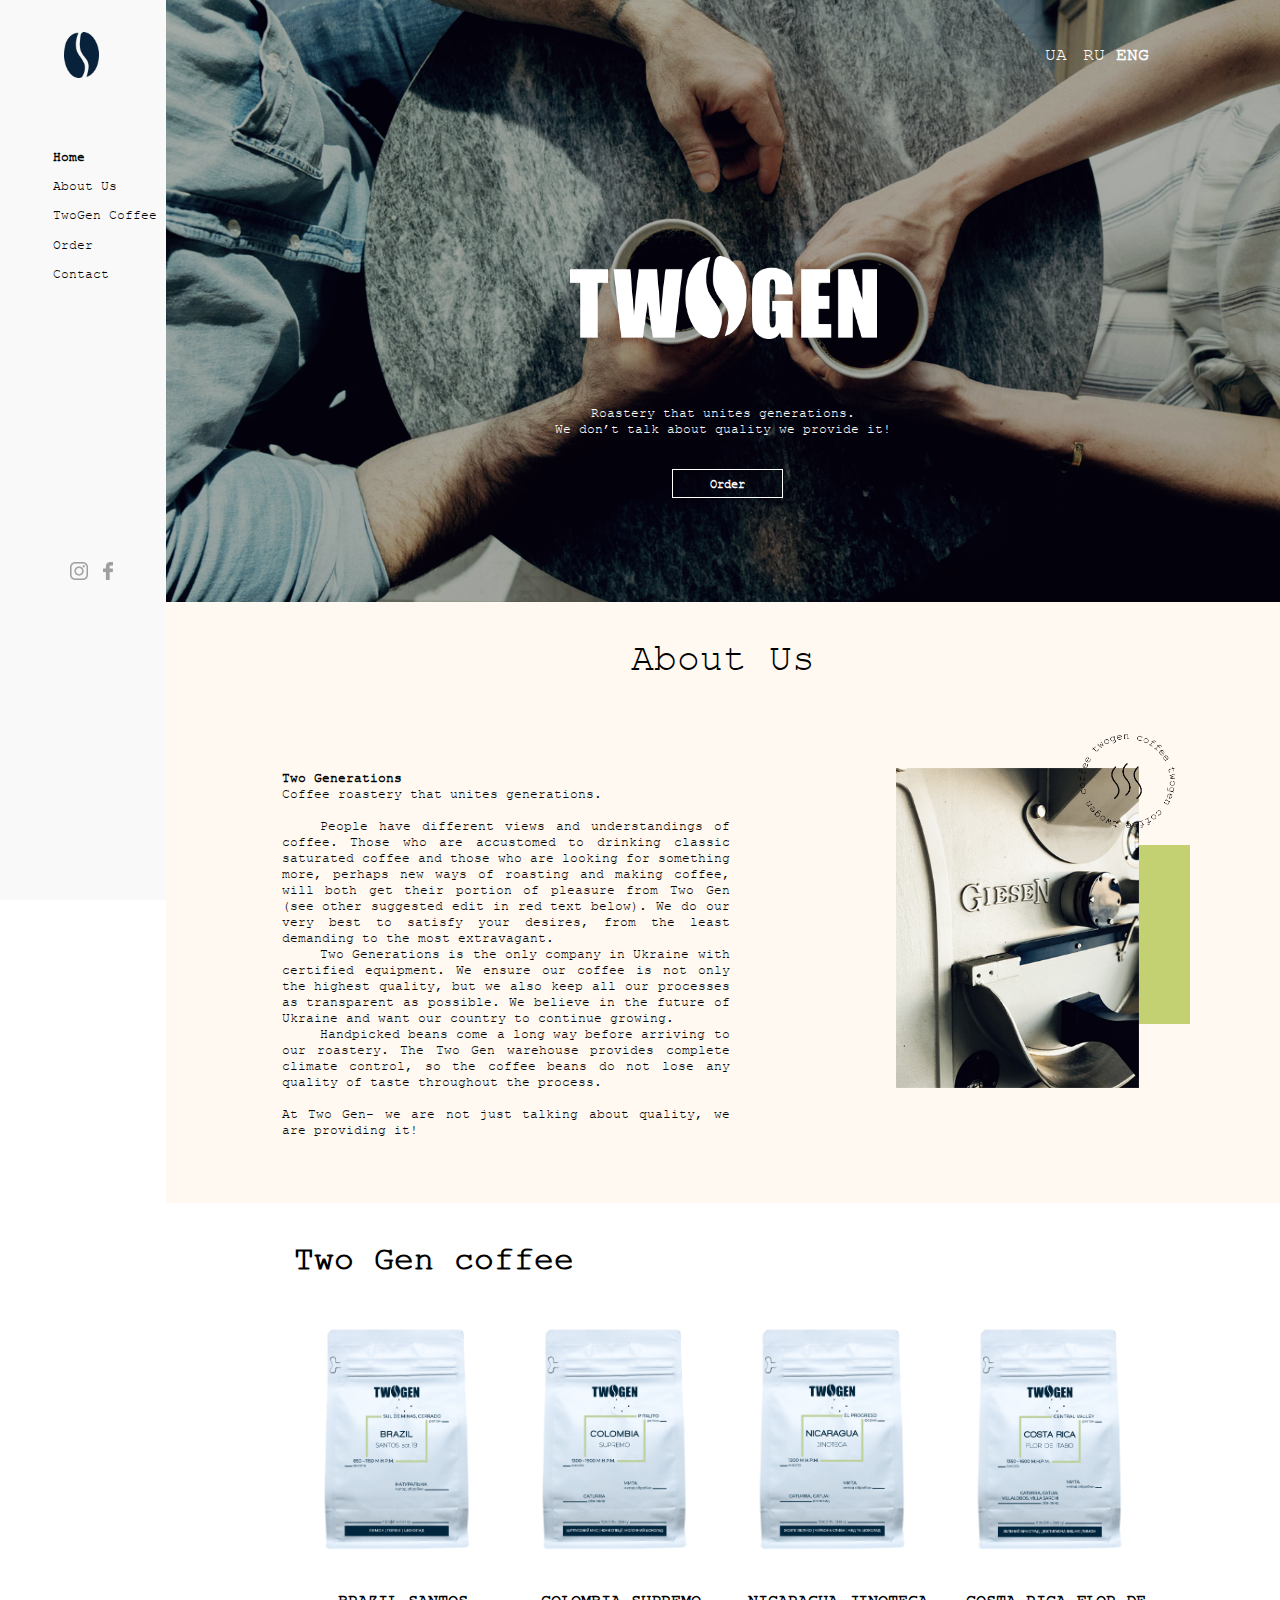
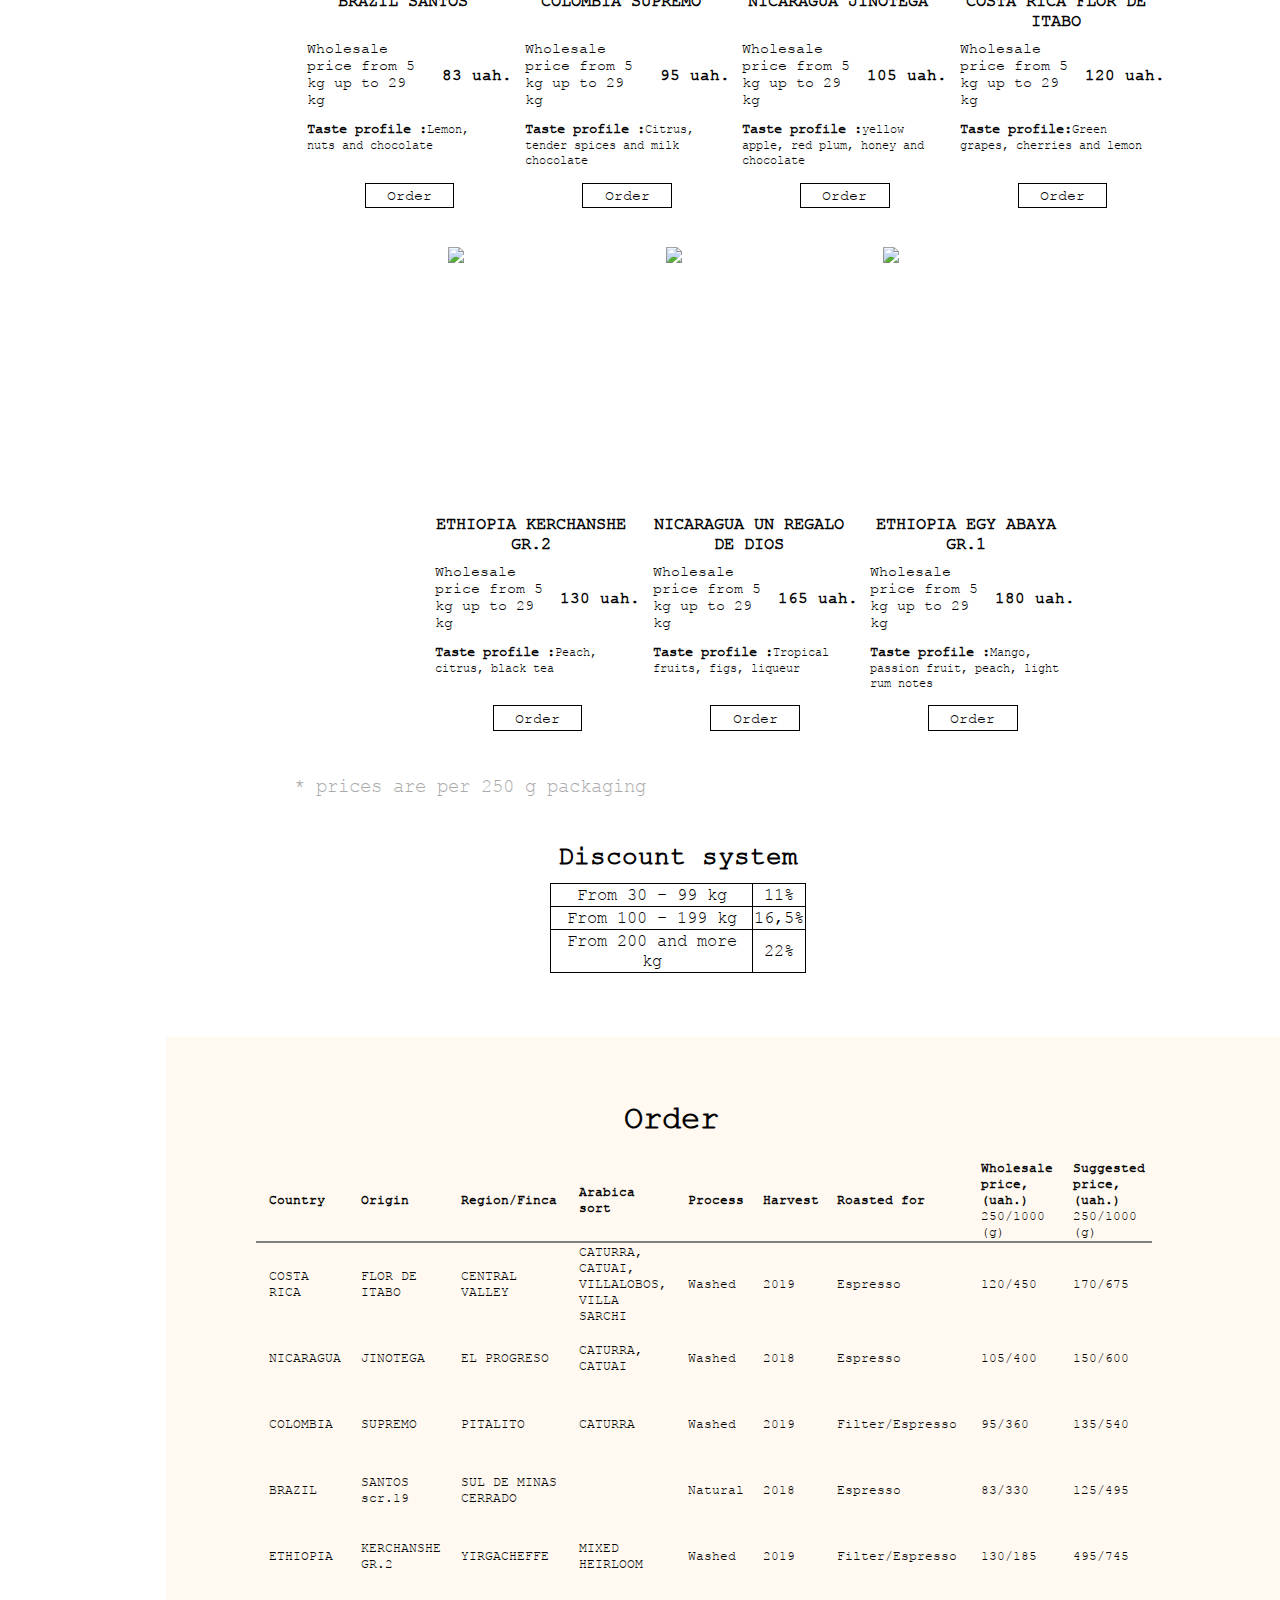
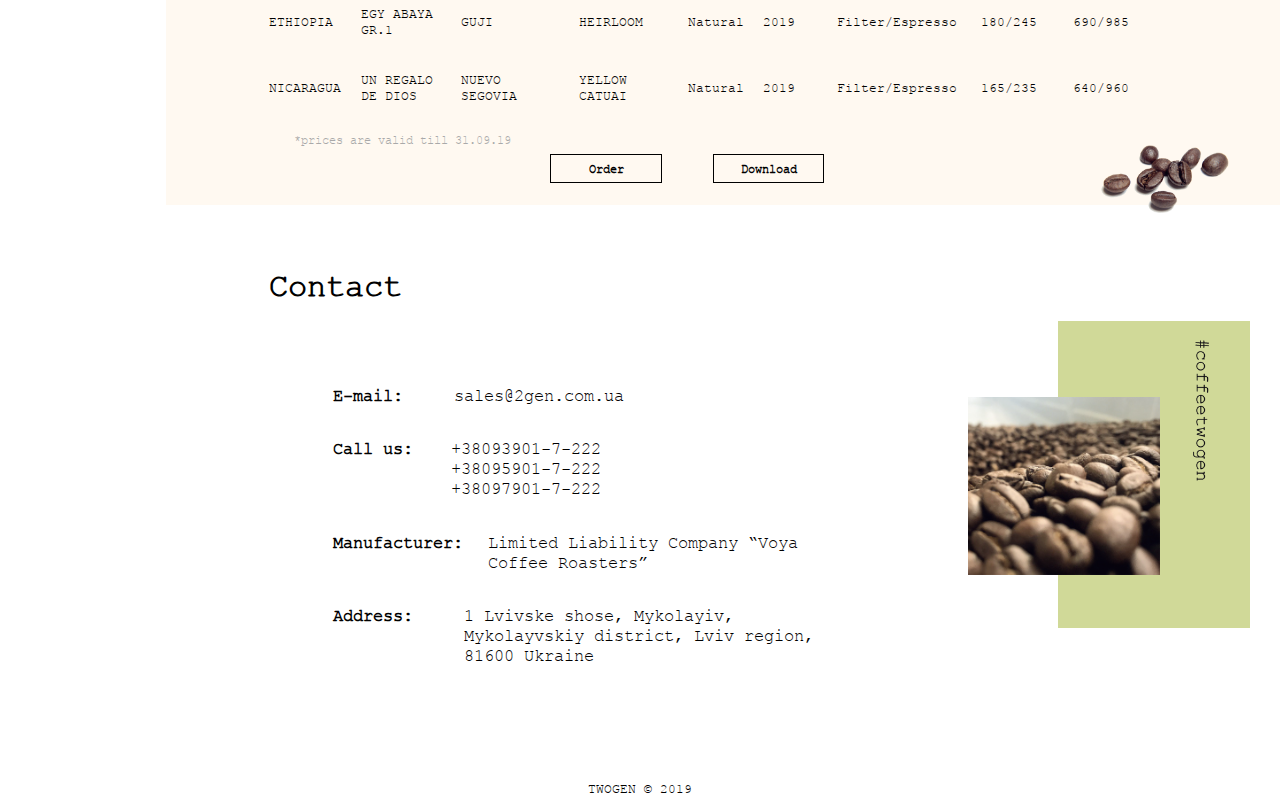
==== english.html @ bb0dd573 "com8" ====
<!DOCTYPE html>
<html lang="en">
<head>
    <meta charset="UTF-8">
    <meta name="viewport" content="width=device-width, initial-scale=1.0">
    <meta http-equiv="X-UA-Compatible" content="ie=edge">
    <link rel="stylesheet" href="css/style.css">
    <link rel="stylesheet" href="css/fonts.css">
    <link rel="stylesheet" href="css/burger.css">
    <title>TwoGen</title>
</head>
<body>
    <div class="desktop" id="section1">
        <aside>
            <img class="logo_bean" src="img/Logo.png">
            <ul class="menu">
                <li class="menu_item active"><a href="#section1">Home</a></li>
                <li class="menu_item"><a href="#section2">About Us</a></li>
                <li class="menu_item"><a href="#section3">TwoGen Coffee</a></li>
                <li class="menu_item"><a href="#section4">Order</a></li>
                <li class="menu_item"><a href="#section5">Contact</a></li>
            </ul>
            <div class="social">
                <a href="https://www.instagram.com/2gencoffee/" target="_blank"><img  class="social_insta" src="img/Insta.png"></a>
                <a href="https://www.facebook.com/2gencoffee/posts/?ref=page_internal"><img class="social_fb" src="img/Fb.png"></a>
            </div> 
        </aside>
        <section class="main_page">
            <div class="language">
                <div class="circle"><a class="lang" href="index.html">UA</a></div>
                <div class="circle"><a class="lang" href="russian.html">RU</a></div>
                <div class="circle"><a class="lang active_lang" href="english.html">ENG</a></div>
            </div>
            <img class="main_logo" src="img/logotype.png">
            <p class="main_text">Roastery that unites generations.<br> We don’t talk about quality we provide it!</p>
            <a href="#section3"><button class="order_btn">Order </button></a>
        </section>
    </div>
    <div class="desktop" id="section2">
        <section class="about">
            <p class="about_text">About Us</p>
            <div class="container">
                <div class="about_pargr">
                    <p class="about_prgr_text"><span class="about_bold">Two Generations</span><br>
                        Coffee roastery that unites generations.<br><br>
                               
                        <span class="indent"></span>People have different views and understandings of coffee. Those who are accustomed to
                        drinking classic saturated coffee and those who are looking for something more, perhaps new
                        ways of roasting and making coffee, will both get their portion of pleasure from Two Gen (see
                        other suggested edit in red text below). We do our very best to satisfy your desires, from the
                        least demanding to the most extravagant.
                        <br> 
                        <span class="indent"></span>Two Generations is the only company in Ukraine with certified equipment. We ensure our coffee is not only the highest quality, but we also keep all our processes as transparent as possible. We believe in the future of Ukraine and want our country to continue growing.<br>
                        <span class="indent"></span>Handpicked beans come a long way before arriving to our roastery. The Two Gen warehouse
                        provides complete climate control, so the coffee beans do not lose any quality of taste
                        throughout the process. 
                        <br><br>                        
                        At Two Gen- we are not just talking about quality, we are providing it!</p>
                </div>
            </div>
        </section>
        <div class="container2">
            <img class="elem1_sec2" src="img/Elem1_sec2.png">
            <img class="elem2_sec2" src="img/Elem2_sec2.png">
            <img class="elem3_sec2" src="img/Elem3_sec2.png">
        </div>     
    </div>
    <div class="desktop" id="section3">
        <div class="coffee_wraper">
            <p class="coffee_title">Two Gen coffee </p>
            <div class="coffee_container">
                <div class="coffee_item">
                            <div class="wraper_pack">
                                <img class="coffee_pack" src="img/coffee_pack3.png">
                            </div>
                            <h1 class="coffee_name">BRAZIL SANTOS</h1>
                            
                            <div class="box">
                                    <div class="box2">
                                            <div class="price">Wholesale price
                                                from 5 kg up to 29 kg
                                                </div>
                                            <div class="box_price">83 uah.</div>
                                        </div>
                                        <!-- <div class="box2">
                                            <div class="price">Ціна рекомендована</div>
                                            <div class="box_price">125 грн.</div>
                                        </div> -->
                                <p class="coffee_about"><span class="bold">Taste profile :</span>Lemon, nuts and chocolate</p>
                                <a href="https://twogen.bitrix24.ua/pub/form/12/57kd9d/"><button class="btn_order">Order</button></a>
                            </div>
                </div>
                <div class="coffee_item">
                            <div class="wraper_pack">
                                <img class="coffee_pack" src="img/coffee_pack2.png">
                            </div>
                            <h1 class="coffee_name">COLOMBIA SUPREMO</h1>
                          
                            <div class="box">
                                <div class="box2">
                                    <div class="price">Wholesale price
                                        from 5 kg up to 29 kg
                                        </div>
                                    <div class="box_price">95 uah.</div>
                                </div>
                                <!-- <div class="box2">
                                    <div class="price">Ціна рекомендована</div>
                                    <div class="box_price">135 грн.</div>
                                </div> -->
                                <p class="coffee_about"><span class="bold">Taste profile :</span>Citrus, tender spices and milk chocolate</p>
                                <a href="https://twogen.bitrix24.ua/pub/form/12/57kd9d/"><button class="btn_order">Order</button></a>
                            </div>
                </div>
                <div class="coffee_item">
                    <div class="wraper_pack">
                        <img class="coffee_pack" src="img/coffee_pack1.png">
                    </div>
                    <h1 class="coffee_name">NICARAGUA JINOTEGA</h1>
                   
                    <div class="box">
                            <div class="box2">
                                <div class="price">Wholesale price from 5 kg up to 29 kg</div>
                                <div class="box_price">105 uah.</div>
                            </div>
                            <!-- <div class="box2">
                                <div class="price">Ціна рекомендована</div>
                                <div class="box_price">150 грн.</div>
                            </div> -->
                        <p class="coffee_about"><span class="bold">Taste profile :</span>yellow apple, red plum, honey and chocolate</p>
                        <a href="https://twogen.bitrix24.ua/pub/form/12/57kd9d/"><button class="btn_order">Order</button></a>
                    </div>
                </div> 
                <div class="coffee_item">
                    <div class="wraper_pack">
                        <img class="coffee_pack" src="img/coffee_pack4.png">
                    </div>
                    <h1 class="coffee_name">COSTA RICA FLOR DE ITABO</h1>
                   
                    <div class="box">
                            <div class="box2">
                                    <div class="price"> Wholesale price from 5 kg up to 29 kg</div>
                                    <div class="box_price">120 uah.</div>
                                </div>
                                <!-- <div class="box2">
                                    <div class="price">Ціна рекомендована</div>
                                    <div class="box_price">170 грн.</div>
                                </div> -->
                        <p class="coffee_about"><span class="bold">Taste profile:</span>Green grapes, cherries and lemon</p>
                        <a href="https://twogen.bitrix24.ua/pub/form/12/57kd9d/"><button class="btn_order">Order</button></a>
                    </div>
                </div>
            </div>
            <div class="coffee_container row2">
                <div class="coffee_item">
                        <div class="wraper_pack">
                            <img class="coffee_pack" src="img/coffee_pack5.png">
                        </div>
                        <h1 class="coffee_name">ETHIOPIA KERCHANSHE GR.2</h1>
                        <div class="box">
                                <div class="box2">
                                        <div class="price"> Wholesale price from 5 kg up to 29 kg</div>
                                        <div class="box_price">130 uah.</div>
                                    </div>
                                    <!-- <div class="box2">
                                        <div class="price">Ціна рекомендована</div>
                                        <div class="box_price">185 грн.</div>
                                    </div> -->
                            <p class="coffee_about"><span class="bold">Taste profile :</span>Peach, citrus, black tea </p>
                            <a href="https://twogen.bitrix24.ua/pub/form/12/57kd9d/"><button class="btn_order">Order</button></a>
                        </div>
                </div>
                <div class="coffee_item">
                        <div class="wraper_pack">
                            <img class="coffee_pack" src="img/coffee_pack7.png">
                        </div>
                        <h1 class="coffee_name">NICARAGUA UN REGALO DE DIOS</h1>
                      
                        <div class="box">
                            <div class="box2">
                                <div class="price"> Wholesale price from 5 kg up to 29 kg	</div>
                                <div class="box_price">165 uah.</div>
                            </div>
                            <!-- <div class="box2">
                                <div class="price">Ціна рекомендована</div>
                                <div class="box_price">236 грн.</div>
                            </div> -->
                            <p class="coffee_about"><span class="bold">Taste profile :</span>Tropical fruits, figs, liqueur</p>
                            <a href="https://twogen.bitrix24.ua/pub/form/12/57kd9d/"><button class="btn_order">Order</button></a>
                        </div>
                </div>
                <div class="coffee_item">
                <div class="wraper_pack">
                    <img class="coffee_pack" src="img/coffee_pack6.png">
                </div>
                <h1 class="coffee_name">ETHIOPIA EGY ABAYA GR.1</h1>
               
                <div class="box">
                        <div class="box2">
                            <div class="price">Wholesale price from 5 kg up to 29 kg</div>
                            <div class="box_price">180 uah.</div>
                        </div>
                        <!-- <div class="box2">
                            <div class="price">Ціна рекомендована</div>
                            <div class="box_price">245 грн.</div>
                        </div> -->
                    <p class="coffee_about"><span class="bold">Taste profile :</span>Mango, passion fruit, peach, light rum notes</p>
                    <a href="https://twogen.bitrix24.ua/pub/form/12/57kd9d/"><button class="btn_order">Order</button></a>
                </div>
                </div> 
            </div>
            <p class="value_pack">* prices are per 250 g packaging</p>
            <p class="discount_p">Discount system</p>
            <table class="discount_table">
                    <tr class="disc_tr">
                        <td class="disc_td">From 30 – 99 kg </td>
                        <td class="disc_td">11%</td>
                    </tr>
                    <tr class="disc_tr">
                        <td class="disc_td">From 100 – 199 kg </td>
                        <td class="disc_td">16,5%</td>
                    </tr>
                    <tr class="disc_tr">
                        <td class="disc_td">From 200 and more kg</td>
                        <td class="disc_td">22%</td>
                    </tr>
            </table>
        </div>     
    </div>
    <div class="desktop" id="section4">
        <div class="box_opt">
            <div class="opt_container">
                <h1 class="opt_buy">Order</h1>
                <table class="opt_table">
                    <tr class="underline">
                        <th class="table_bold">Country</th>
                        <th class="table_bold">Origin</th>
                        <th class="table_bold">Region/Finca</th>
                        <th class="table_bold">Arabica sort</th>
                        <th class="table_bold">Process</th>
                        <th class="table_bold">Harvest</th>
                        <th class="table_bold">Roasted for</th>
                        <th class="table_bold">Wholesale price, (uah.)<br>
                        <span class="light">250/1000 (g)</span></th>
                        <th class="table_bold">Suggested price, (uah.)<br>
                        <span class="light">250/1000 (g)</span>
                        </th>
                    </tr>
                    <tr>
                        <td>COSTA RICA</td>
                        <td>FLOR DE ITABO</td>
                        <td>CENTRAL VALLEY</td>
                        <td>CATURRA, CATUAI, VILLALOBOS, VILLA SARCHI</td>
                        <td>Washed </td>
                        <td>2019</td>
                        <td>Espresso</td>
                        <td>120/450</td>
                        <td>170/675</td>
                    </tr>
                    <tr>
                        <td>NICARAGUA</td>
                        <td>JINOTEGA</td>
                        <td>EL PROGRESO</td>
                        <td>CATURRA, CATUAI</td>
                        <td>Washed</td>
                        <td>2018</td>
                        <td>Espresso</td>
                        <td>105/400</td>
                        <td>150/600</td>
                    </tr>
                    <tr>
                        <td>COLOMBIA</td>
                        <td>SUPREMO</td>
                        <td>PITALITO</td>
                        <td>CATURRA</td>
                        <td>Washed</td>
                        <td>2019</td>
                        <td>Filter/Espresso</td>
                        <td>95/360</td>
                        <td>135/540</td>
                    </tr>
                    <tr>
                        <td>BRAZIL</td>
                        <td>SANTOS scr.19</td>
                        <td>SUL DE MINAS CERRADO</td>
                        <td></td>
                        <td>Natural</td>
                        <td>2018</td>
                        <td>Еspresso</td>
                        <td>83/330</td>
                        <td>125/495</td>
                    </tr>
                    <tr>
                        <td>ETHIOPIA</td>
                        <td>KERCHANSHE GR.2</td>
                        <td>YIRGACHEFFE</td>
                        <td>MIXED HEIRLOOM</td>
                        <td>Washed</td>
                        <td>2019</td>
                        <td>Filter/Espresso</td>
                        <td>130/185</td>
                        <td>495/745</td>
                    </tr>
                    <tr>
                        <td>ETHIOPIA</td>
                        <td>EGY ABAYA GR.1</td>
                        <td>GUJI</td>
                        <td>HEIRLOOM</td>
                        <td>Natural</td>
                        <td>2019</td>
                        <td>Filter/Espresso</td>
                        <td>180/245</td>
                        <td>690/985</td>
                    </tr>
                    <tr>
                        <td>NICARAGUA</td>
                        <td>UN REGALO DE DIOS</td>
                        <td>NUEVO SEGOVIA</td>
                        <td>YELLOW CATUAI</td>
                        <td>Natural</td>
                        <td>2019</td>
                        <td>Filter/Espresso</td>
                        <td>165/235</td>
                        <td>640/960</td>
                    </tr>      
                </table>
                <p class="price_date">*prices are valid till 31.09.19</p>
                <div class="box_buttons">
                    <a href="https://twogen.bitrix24.ua/pub/form/12/57kd9d/"><button class="opt_order">Order</button></a>
                    <a href="prices/Prices.jpg"  download="prices"><button class="opt_order"> Download</button></a>
                </div>
                <img class="coffee_beans_opt" src="img/Coffee-Beans-section4.png">
            </div>
        </div>  
    </div>  
    <div class="desktop" id="section5">
        <div class="contacts_container">
            <div class="contacts_box">
                <h1 class="contacts_head">Contact</h1>
                <div class="email">
                    <p class="email_p">E-mail:</p>
                    <p class="email_mail">sales@2gen.com.ua</p>
                </div>
                <div class="mobile_sec">
                    <p class="mobile_p">Call us:</p>
                    <p class="mobile_mob">+38093901-7-222<br>
                        +38095901-7-222<br>
                        +38097901-7-222</p>
                </div>
                <div class="productor">
                    <p class="productor_p">Manufacturer:</p>
                    <p class="productor_prod">Limited Liability Company “Voya Coffee Roasters”</p>
                </div>
                <div class="adress">
                    <p class="adress_p">Address:</p>
                    <p class="adress_adr">1 Lvivske shose, Mykolayiv, Mykolayvskiy district, Lviv region, 81600 Ukraine</p>
                </div>
            </div>
            <div class="contacts_box2">
                <img class="elem1" src="img/Elem1_sec5.png">
                <img class="elem2" src="img/Elem2_sec5.png">
                <img class="elem3" src="img/Elem3_sec5.png">
            </div>
        </div> 
    </div> 
    <p class="twogen">TWOGEN &copy; 2019</p>
   <div class="mobile">
    <header>
        <div class="language">
            <div class="circle"><a class="lang active_lang" href="index.html">UA</a></div>
            <div class="circle"><a class="lang" href="russian.html">RU</a></div>
            <div class="circle"><a class="lang" href="english.html">ENG</a></div>
        </div>
        <img class="head_logo" src="img/LOGO-01.png">
        <button class="hamburger">&#9776;</button>
        <button class="cross">&#735;</button>
    </header>
    <div class="menu_mobile">
      <ul>
        <a href="#main_mobile"><li>Home</li></a>
        <a href="#about_mobile"><li>About Us</li></a>
        <a href="#coffee_mobile"><li>TwoGen Coffee</li></a>
        <a href="#opt_mobile"><li>Order</li></a>
        <a href="#contacts_mobile"><li>Contact</li></a>
      </ul>
    </div>
    <section id="main_mobile">
        <img class="mobile_bg" src="img/Mobile_bg.png">
        <img class="logo_mobile" src="img/logotype.png">
        <p class="main_text">Roastery that unites generations.<br> We don’t talk about quality we provide it!</p>
        <a href="#coffee_mobile"><button class="order_btn">Order</button></a>
    </section>
    <section id="about_mobile">
            <p class="about_text">About Us</p>
            <div class="container">
                <div class="about_pargr">
                    <p class="about_prgr_text"><span class="about_bold">Two Generations</span><br>
                        Coffee roastery that unites generations.<br><br>
                               
                        <span class="indent"></span>People have different views and understandings of coffee. Those who are accustomed to
                        drinking classic saturated coffee and those who are looking for something more, perhaps new
                        ways of roasting and making coffee, will both get their portion of pleasure from Two Gen (see
                        other suggested edit in red text below). We do our very best to satisfy your desires, from the
                        least demanding to the most extravagant.
                        <br> 
                        <span class="indent"></span>Two Generations is the only company in Ukraine with certified equipment. We ensure our coffee is not only the highest quality, but we also keep all our processes as transparent as possible. We believe in the future of Ukraine and want our country to continue growing.<br>
                        <span class="indent"></span>Handpicked beans come a long way before arriving to our roastery. The Two Gen warehouse
                        provides complete climate control, so the coffee beans do not lose any quality of taste
                        throughout the process. 
                        <br><br>                        
                        At Two Gen- we are not just talking about quality, we are providing it!</p>
                </div>
            </div>
        <div class="container2">
            <img class="elem1_sec2" src="img/Elem1_sec2.png">
            <img class="elem2_sec2" src="img/Elem2_sec2.png">
            <img class="elem3_sec2" src="img/Elem3_sec2.png">
        </div>     
    </section>
    <section id="coffee_mobile">
            <div class="coffee_wraper">
                <div class="coffee_container">
                    <div class="coffee_item">
                        <div class="wraper_pack">
                            <img class="coffee_pack" src="img/coffee_pack3.png">
                        </div>
                        <h1 class="coffee_name">BRAZIL SANTOS</h1>
                        
                        <div class="box">
                                <div class="box2">
                                        <div class="price">Wholesale price
                                            from 5 kg up to 29 kg
                                            </div>
                                        <div class="box_price">83 uah.</div>
                                    </div>
                                    <!-- <div class="box2">
                                        <div class="price">Ціна рекомендована</div>
                                        <div class="box_price">125 грн.</div>
                                    </div> -->
                            <p class="coffee_about"><span class="bold">Taste profile :</span>Lemon, nuts and chocolate</p>
                            <a href="https://twogen.bitrix24.ua/pub/form/12/57kd9d/"><button class="btn_order">Order</button></a>
                        </div>
                    </div>
                    <div class="coffee_item">
                                <div class="wraper_pack">
                                    <img class="coffee_pack" src="img/coffee_pack2.png">
                                </div>
                                <h1 class="coffee_name">COLOMBIA SUPREMO</h1>
                            
                                <div class="box">
                                    <div class="box2">
                                        <div class="price">Wholesale price
                                            from 5 kg up to 29 kg
                                            </div>
                                        <div class="box_price">95 uah.</div>
                                    </div>
                                    <!-- <div class="box2">
                                        <div class="price">Ціна рекомендована</div>
                                        <div class="box_price">135 грн.</div>
                                    </div> -->
                                    <p class="coffee_about"><span class="bold">Taste profile :</span>Citrus, tender spices and milk chocolate</p>
                                    <a href="https://twogen.bitrix24.ua/pub/form/12/57kd9d/"><button class="btn_order">Order</button></a>
                                </div>
                    </div>
                    <div class="coffee_item">
                        <div class="wraper_pack">
                            <img class="coffee_pack" src="img/coffee_pack1.png">
                        </div>
                        <h1 class="coffee_name">NICARAGUA JINOTEGA</h1>
                    
                        <div class="box">
                                <div class="box2">
                                    <div class="price">Wholesale price from 5 kg up to 29 kg</div>
                                    <div class="box_price">105 uah.</div>
                                </div>
                                <!-- <div class="box2">
                                    <div class="price">Ціна рекомендована</div>
                                    <div class="box_price">150 грн.</div>
                                </div> -->
                            <p class="coffee_about"><span class="bold">Taste profile :</span>yellow apple, red plum, honey and chocolate</p>
                            <a href="https://twogen.bitrix24.ua/pub/form/12/57kd9d/"><button class="btn_order">Order</button></a>
                        </div>
                    </div> 
                    <div class="coffee_item">
                        <div class="wraper_pack">
                            <img class="coffee_pack" src="img/coffee_pack4.png">
                        </div>
                        <h1 class="coffee_name">COSTA RICA FLOR DE ITABO</h1>
                    
                        <div class="box">
                                <div class="box2">
                                        <div class="price"> Wholesale price from 5 kg up to 29 kg</div>
                                        <div class="box_price">120 uah.</div>
                                    </div>
                                    <!-- <div class="box2">
                                        <div class="price">Ціна рекомендована</div>
                                        <div class="box_price">170 грн.</div>
                                    </div> -->
                            <p class="coffee_about"><span class="bold">Taste profile:</span>Green grapes, cherries and lemon</p>
                            <a href="https://twogen.bitrix24.ua/pub/form/12/57kd9d/"><button class="btn_order">Order</button></a>
                        </div>
                    </div>
                    <div class="coffee_item">
                        <div class="wraper_pack">
                            <img class="coffee_pack" src="img/coffee_pack5.png">
                        </div>
                        <h1 class="coffee_name">ETHIOPIA KERCHANSHE GR.2</h1>
                        <div class="box">
                                <div class="box2">
                                        <div class="price"> Wholesale price from 5 kg up to 29 kg</div>
                                        <div class="box_price">130 uah.</div>
                                    </div>
                                    <!-- <div class="box2">
                                        <div class="price">Ціна рекомендована</div>
                                        <div class="box_price">185 грн.</div>
                                    </div> -->
                            <p class="coffee_about"><span class="bold">Taste profile :</span>Peach, citrus, black tea </p>
                            <a href="https://twogen.bitrix24.ua/pub/form/12/57kd9d/"><button class="btn_order">Order</button></a>
                        </div>
                </div>
                <div class="coffee_item">
                        <div class="wraper_pack">
                            <img class="coffee_pack" src="img/coffee_pack7.png">
                        </div>
                        <h1 class="coffee_name">NICARAGUA UN REGALO DE DIOS</h1>
                      
                        <div class="box">
                            <div class="box2">
                                <div class="price"> Wholesale price from 5 kg up to 29 kg	</div>
                                <div class="box_price">165 uah.</div>
                            </div>
                            <!-- <div class="box2">
                                <div class="price">Ціна рекомендована</div>
                                <div class="box_price">236 грн.</div>
                            </div> -->
                            <p class="coffee_about"><span class="bold">Taste profile :</span>Tropical fruits, figs, liqueur</p>
                            <a href="https://twogen.bitrix24.ua/pub/form/12/57kd9d/"><button class="btn_order">Order</button></a>
                        </div>
                </div>
                <div class="coffee_item">
                <div class="wraper_pack">
                    <img class="coffee_pack" src="img/coffee_pack6.png">
                </div>
                <h1 class="coffee_name">ETHIOPIA EGY ABAYA GR.1</h1>
               
                <div class="box">
                        <div class="box2">
                            <div class="price">Wholesale price from 5 kg up to 29 kg</div>
                            <div class="box_price">180 uah.</div>
                        </div>
                        <!-- <div class="box2">
                            <div class="price">Ціна рекомендована</div>
                            <div class="box_price">245 грн.</div>
                        </div> -->
                    <p class="coffee_about"><span class="bold">Taste profile :</span>Mango, passion fruit, peach, light rum notes</p>
                    <a href="https://twogen.bitrix24.ua/pub/form/12/57kd9d/"><button class="btn_order">Order</button></a>
                </div>
                </div> 
                        <p class="value_pack">* prices are per 250 g packaging</p>
                    </div>  
            </div> 
            <p class="discount_p">Discount system</p>
            <table class="discount_table">
                <tr class="disc_tr">
                    <td class="disc_td">From 30 – 99 kg </td>
                    <td class="disc_td">11%</td>
                </tr>
                <tr class="disc_tr">
                    <td class="disc_td">From 100 – 199 kg </td>
                    <td class="disc_td">16,5%</td>
                </tr>
                <tr class="disc_tr">
                    <td class="disc_td">From 200 and more kg</td>
                    <td class="disc_td">22%</td>
                </tr>
        </table>
    </section>
    <section id="opt_mobile">
            <div class="opt_container">
                    <h1 class="opt_buy">Order</h1>
                    <div class="table_wraper" style='overflow-x:auto'>
                        <table class="opt_table">
                            <tr class="underline">
                                <th class="table_bold">Country</th>
                                <th class="table_bold">Origin</th>
                                <th class="table_bold">Region/Finca</th>
                                <th class="table_bold">Arabica sort</th>
                                <th class="table_bold">Process</th>
                                <th class="table_bold">Harvest</th>
                                <th class="table_bold">Roasted for</th>
                                <th class="table_bold">Wholesale price, (uah.)<br>
                                <span class="light">250/1000 (g)</span></th>
                                <th class="table_bold">Suggested price, (uah.)<br>
                                <span class="light">250/1000 (g)</span>
                                </th>
                            </tr>
                            <tr>
                                <td>COSTA RICA</td>
                                <td>FLOR DE ITABO</td>
                                <td>CENTRAL VALLEY</td>
                                <td>CATURRA, CATUAI, VILLALOBOS, VILLA SARCHI</td>
                                <td>Washed </td>
                                <td>2019</td>
                                <td>Espresso</td>
                                <td>120/450</td>
                                <td>170/675</td>
                            </tr>
                            <tr>
                                <td>NICARAGUA</td>
                                <td>JINOTEGA</td>
                                <td>EL PROGRESO</td>
                                <td>CATURRA, CATUAI</td>
                                <td>Washed</td>
                                <td>2018</td>
                                <td>Espresso</td>
                                <td>105/400</td>
                                <td>150/600</td>
                            </tr>
                            <tr>
                                <td>COLOMBIA</td>
                                <td>SUPREMO</td>
                                <td>PITALITO</td>
                                <td>CATURRA</td>
                                <td>Washed</td>
                                <td>2019</td>
                                <td>Filter/Espresso</td>
                                <td>95/360</td>
                                <td>135/540</td>
                            </tr>
                            <tr>
                                <td>BRAZIL</td>
                                <td>SANTOS scr.19</td>
                                <td>SUL DE MINAS CERRADO</td>
                                <td></td>
                                <td>Natural</td>
                                <td>2018</td>
                                <td>Еspresso</td>
                                <td>83/330</td>
                                <td>125/495</td>
                            </tr>
                            <tr>
                                <td>ETHIOPIA</td>
                                <td>KERCHANSHE GR.2</td>
                                <td>YIRGACHEFFE</td>
                                <td>MIXED HEIRLOOM</td>
                                <td>Washed</td>
                                <td>2019</td>
                                <td>Filter/Espresso</td>
                                <td>130/185</td>
                                <td>495/745</td>
                            </tr>
                            <tr>
                                <td>ETHIOPIA</td>
                                <td>EGY ABAYA GR.1</td>
                                <td>GUJI</td>
                                <td>HEIRLOOM</td>
                                <td>Natural</td>
                                <td>2019</td>
                                <td>Filter/Espresso</td>
                                <td>180/245</td>
                                <td>690/985</td>
                            </tr>
                            <tr>
                                <td>NICARAGUA</td>
                                <td>UN REGALO DE DIOS</td>
                                <td>NUEVO SEGOVIA</td>
                                <td>YELLOW CATUAI</td>
                                <td>Natural</td>
                                <td>2019</td>
                                <td>Filter/Espresso</td>
                                <td>165/235</td>
                                <td>640/960</td>
                            </tr>      
                        </table>
                    </div>
                    <p class="price_date">*prices are valid till 31.09.19</p>
                    <a href="https://twogen.bitrix24.ua/pub/form/12/57kd9d/"><button class="opt_order">Order</button></a>
                    <a href="prices/Prices.jpg" download="prices"><button class="opt_order">Download</button></a>
                    <img class="coffee_beans_opt" src="img/Coffee-Beans-section4.png">
                </div>  
    </section>
    <section id="contacts_mobile">
            <div class="contacts_container">
                    <div class="contacts_box">
                        <h1 class="contacts_head">Contact</h1>
                        <div class="email">
                            <p class="email_p">E-mail:</p>
                            <p class="email_mail">sales@2gen.com.ua</p>
                        </div>
                        <div class="email">
                            <p class="email_p">Call us:</p>
                            <p class="mobile_mob">+38093901-7-222<br>
                                                  +38095901-7-222<br>
                                                  +38097901-7-222</p>
                        </div>
                        <div class="email">
                            <p class="email_p">Manufacturer:</p>
                            <p class="productor_prod">Limited Liability Company “Voya Coffee Roasters”</p>
                        </div>
                        <div class="email">
                            <p class="email_p">Address:</p>
                            <p class="adress_adr">1 Lvivske shose, Mykolayiv, Mykolayvskiy district, Lviv region, 81600 Ukraine</p>
                        </div>
                    </div>
                    <div class="contacts_box2">
                        <img class="elem1" src="img/Elem1_sec5.png">
                        <img class="elem2" src="img/Elem2_sec5.png">
                        <img class="elem3" src="img/Elem3_sec5.png">
                    </div>
                    <div class="social">
                        <a href="https://www.instagram.com/2gencoffee/" target="_blank"><img  class="social_insta" src="img/Insta.png"></a>
                        <a href="https://www.facebook.com/2gencoffee/posts/?ref=page_internal"><img class="social_fb" src="img/Fb.png"></a>
                    </div> 
                    <p class="twogen_mobile">TWOGEN &copy; 2019</p>
                </div>
    </section> 
   </div>
   <script src="js/jquery.min.js"></script>
   <script src="js/script.js"></script>
</body>
</html>
---- css/style.css ----
@media screen and (min-width: 769px) {
    body {
        margin: 0;
        padding: 0;
        overflow-x: hidden;
    }
    .mobile {
        display: none;
    } 
    
    .desktop {
        display: flex;
        flex-direction: row;
    }

    aside {
        width: 13vw;
        height: 100vh;
        background-color: #f9f9f9;
        position: fixed;
    }

    .logo_bean {
        width: 2.7vw;
        margin-top: 2.5vw;
        margin-left: 5vw;
    }

    .menu {
        list-style-type: none;
        margin-top: 5.2vw;
        margin-left: 1vw;
    }

    .menu_item {
        font-size: 1vw;
        font-family: "Courier prime";
        padding-bottom: 1.05vw;
    }

    .menu_item a {
        text-decoration: none;
        color: black;
    }

    .menu_item a:hover {
        color: #c7db95;
        font-weight: 800;
    }

    .active {
        color: #c7db95!important;
        font-weight: 800; 
    }

    .social {
        margin-top: 20.8vw;
        margin-left: 5.5vw;
    }

    .social_insta {
        width: 1.4vw;
        height: auto;
    }

    .social_fb {
        width: 0.8vw;
        height: auto;
        margin-left: 0.8vw;
    }

    .language {
        margin-left: 68vw;
        margin-top: 2vw;
        display: flex;
        flex-direction: row;
    }

    .circle {
        width: 2vw;
        height: 3vw;    
        /* background-image: url('../img/circle-1.png'); */
        background-size: 100% 100%;
        background-repeat: no-repeat;
        margin: 0.5vw;
    }

    .lang {
        color: white;
        text-decoration: none;
        font-family: "Courier prime";
        font-size: 1.4vw;
        display: flex;
        align-self: center;
        justify-content: center;
        align-items: center;
        position: relative;
        top: 1vw;
    }

    .active_lang {
        font-weight: 800;
    }

    .main_page {
        width: 87vw;
        height: 47vw;
        margin-left: 13vw;
        background-image: url('../img/main_bgr.png');
        background-size: 105% 100%;
        background-repeat: no-repeat;
    }

    .main_logo {
        width: 24vw;
        height: auto;
        margin-top: 14vw;
        margin-left: 31.5vw;
    }

    .main_text {
        text-align: center;
        margin-top: 4.8vw;
        font-family: "Courier prime";
        font-size: 1vw;
        color: white;
    }

    .order_btn {
        width: 8.7vw;
        height: 2.3vw;
        margin-left: 39.5vw;
        margin-top: 1.5vw;
        background-color: transparent;
        border: 1px solid white;
        font-family: "Courier prime";
        font-size: 0.9vw;
        font-weight: 800;
        color: white;
    }

    .order_btn a {
        text-decoration: none;
        color: white;
    } 

    .order_btn:hover {
        background-color: white;
        transition: 0.6s;
        color: black;
    }

    /* about section */

    .about {
        width: 87vw;
        height: 47vw;
        margin-left: 13vw;
        background-color: #fff9f1;
    }

    .about_text {
        text-align: center;
        font-family: "Courier prime";
        font-size: 3vw;
        color: black;
    } 

    .indent {
        margin-left: 3vw;
    }

    .container {
        width: 50vw;
    }

    .about_prgr_text {
        width: 35vw;
        margin-left: 9vw;
        padding-top: 4vw;
        font-family: "Courier prime";
        font-size: 1vw;
        color: black;
        text-align: justify;
    }

    .about_bold {
        font-weight: 800;
    }

    .container2 {
        position: relative;
        background-color: #fff9f1;
    }

    .elem1_sec2 {
        position: absolute;
        z-index: 1;
        width: 13vw;
        height: 14vw;
        top: 19vw;
        left: -20vw;    
    }

    .elem2_sec2 {
        position: absolute;
        z-index: 2;
        width: 19vw;
        height: 25vw;
        top: 13vw;
        left: -30vw;
    }

    .elem3_sec2 {
        position: absolute;
        z-index: 2;
        width: 12vw;
        height: 12vw;
        top: 8vw;
        left: -18vw;
    }

    /* Coffee section*/

    .coffee_wraper {
        display: flex;
        flex-direction: column;
        margin-left: 13vw;
        padding-bottom: 5vw;
    }
    
    .coffee_title {
        margin-left: 10vw;
        margin-top: 3vw;
        font-family: "Courier prime";
        font-size: 2.6vw;
        color: black;
        font-weight: bold;
    }

    .coffee_container {
        display: flex;
        flex-direction: row;
        width: 60vw;
        margin-left: 10vw;
    }

    .row2 {
        margin-left: 20vw;
    }

    .coffee_item {
        width: 15vw;
        padding: 1vw;
    }

    .coffee_pack {
        width: 12vw;
        height: auto;
        margin-left: 1vw;
    }

    .pack_container {
        width: 30vw;
        height: 30vw;
    }

    .wraper_pack {
        width: 20vw;
        height: 20vw;
    }

    .wraper_pack:hover > .coffee_pack {
        position: relative;
        top: -4vw;
        left: -3vw;
        width: 20vw;
        margin-bottom: -10.5vw;
        transition: 1s;
        cursor: pointer;
    }    

    .coffee_name {
        font-family: "Courier prime";
        font-size: 1.3vw;
        text-align: center;
        height: 2vw;
    }

    .coffee_about {
        font-family: "Courier prime";
        font-size: 0.9vw;
        text-align: left;
        width: 15vw;
        height: 5vw;
    }

    .box_price {
        font-family: "Courier prime";
        font-size: 1.23vw;
        font-weight: 800;
        text-align: right;
        width: 14vw;
        position: relative;
        top: 2vw;
    }
    
    .box {
        display: flex;
        flex-direction: column;
        width: 16vw;
    }

    .box2 {
        display: flex;
        flex-direction: row;
        margin-top: 1vw;
    } 

    .bold {
        font-weight: 800;
        font-size: 1.1vw;
    }

    .price {
        font-family: "Courier prime";
        font-size: 1.2vw;
        font-weight: 300;
        text-align: left; 
        width: 20vw;
    }

    a .btn_order {
        text-decoration: none;
        color: black;
    }

    .btn_order {
        background-color: transparent;
        border: 1px solid black;
        width: 7vw;
        height: 2vw;
        font-family: "Courier prime";
        font-size: 1.2vw;
        margin-left: 4.5vw;
        margin-top: 0vw;
        position: relative;
        top: -1vw;
    }

    .btn_order:hover {
        background-color: black;
        color: white;
        transition: 0.5s;
    }

    .discount_p {
        font-family: "Courier prime";
        font-size: 2vw;
        font-weight: 800;
        text-align: center;
        color: black;
        margin-left: 0vw;
    }

    .discount_table {
        width: 20vw;
        margin-left: 30vw;
        margin-top: -1vw;
        font-family: "Courier prime";
        font-size: 1.3vw;
        text-align: center;
    }

    .discount_table, .disc_tr, .disc_td {
        border: 1px solid black;
        border-collapse: collapse;
    }

    .download {
        font-family: "Courier prime";
        font-size: 2vw;
        text-align: center;
        text-decoration: none;
        color: black;
        margin-top: 2vw;
    }

    /* Opt*/ 

    .box_opt {
        margin-left: 13vw;
    }

    .opt_container {
        display: flex;
        flex-direction: column;
        width: 87vw;
        height: 60vw;
        background-color: #fff9f1;
    }

    .opt_buy {
        font-family: "Courier prime";
        font-size: 2.5vw;
        text-align: center;
        margin-top: 5vw;
        margin-left: -8vw;
    }

    .opt_table {
        width: 70vw;
        margin-left: 7vw;
        margin-top: 0vw;
        font-family: "Courier prime";
        font-size: 1vw;
        border-collapse: collapse;
    } 

    .opt_table td {
        width: 4vw;
        text-align: left;
        height: 5vw;
        padding-left: 1vw;
    }

    .table_bold {
        font-weight: 800;
        height: 5vw;
        padding-left: 1vw;
        text-align: left;
    }

    .underline th  {
        border-bottom: 2px solid gray;
    }

    .coffee_beans_opt {
        width: 10vw;
        height: auto;
        margin-left: 73vw;
        position: relative;
        top: -3vw;  
    }

    a .opt_order {
        outline: none;
    }

    .opt_order {
        width: 8.7vw;
        height: 2.3vw;
        margin-left: 4vw;
        margin-top: -0.5vw;
        background-color: transparent;
        border: 1px solid black;
        font-family: "Courier prime";
        font-size: 0.9vw;
        font-weight: 800;
        color: black;
    }

    .opt_order:hover {
        background-color: black;
        transition: 0.6s;
        color: white;
    }

    .value_pack {
        font-family: "Courier prime";
        font-size: 1.5vw;
        color: darkgray;
        margin-left: 10vw;
    }

    .light {
        font-weight: 300;
    }

    .price_date {
        font-family: "Courier prime";
        font-size: 0.9vw;
        color: darkgray;
        margin-left: 10vw;
    }
    
    .box_buttons {
        display: flex;
        flex-direction: row;
        width: 40vw;
        margin-left: 26vw;
    }

    /* Contacts */

    #section5 {
        height: 44vw;
    }

    .contacts_container {
        display: flex;
        flex-direction: row;
        margin-left: 13vw;
        padding-bottom: 5vw;
    }

    .contacts_head {
        font-family: "Courier prime";
        font-size: 2.5vw;
        margin-left: 8vw;
        margin-top: 5vw;  
    }

    .email {
        display: flex;
        flex-direction: row;
        margin-top: 5vw;
    }

    .email_p {
        font-family: "Courier prime";
        font-size: 1.3vw;
        margin-left: 13vw;
        font-weight: 800;
    }

    .email_mail {
        font-family: "Courier prime";
        font-size: 1.3vw;
        margin-left: 4vw;
    }

    .mobile_sec {
        display: flex;
        flex-direction: row;
    }

    .mobile_p {
        font-family: "Courier prime";
        font-size: 1.3vw;
        margin-left: 13vw;
        font-weight: 800;
    }

    .mobile_mob {
        font-family: "Courier prime";
        font-size: 1.3vw;
        margin-left: 3vw;
    }

    .productor {
        display: flex;
        flex-direction: row;
    }

    .productor_p {
        font-family: "Courier prime";
        font-size: 1.3vw;
        margin-left: 13vw;
        font-weight: 800;
    }

    .productor_prod {
        font-family: "Courier prime";
        font-size: 1.3vw;
        margin-left: 2vw;
    }

    .adress {
        display: flex;
        flex-direction: row; 
    }

    .adress_p {
        font-family: "Courier prime";
        font-size: 1.3vw;
        margin-left: 13vw;
        font-weight: 800; 
    }

    .adress_adr {
        font-family: "Courier prime";
        font-size: 1.3vw;
        margin-left: 4vw;
    }

    .contacts_box2 {
        position: relative;
        margin-top: 5vw;
        width: 50vw;
        margin-right: 13vw;
    }

    .elem1 {
        width: 15vw;
        height: 24vw;
        position: absolute;
        left: 17vw;
        top: 4vw;
        z-index: 1;
    }

    .elem2 {
        width: 15vw;
        height: auto;
        position: absolute;
        top: 10vw;
        left: 10vw;
        z-index: 2;
    }

    .elem3 {
        width: auto;
        height: 11vw;
        position: absolute;
        left: 27.6vw;
        top: 5.5vw;
        z-index: 2;
    }

    .twogen {
        font-family: "Courier prime";
        font-size: 1vw;
        width: 100vw;
        text-align: center;
        padding-bottom: 0vw;
    }
}

@media screen and (max-width: 768px) {
    .desktop {
        display: none;
    }

    body {
        margin: 0;
        padding: 0;
        overflow-x: hidden;
    }

    .twogen {
        display: none;
    }

    .head_logo {
        width: 28vw;
        height: 8vw;
        margin-left: 11vw;
        margin-top: 3vw;
    }

    .mobile_bg {
        width: 100vw;
        height: 162vw;
        margin-top: -1vw;
    }

    #main_mobile {
        position: relative;
    }

    .logo_mobile {
        width: 50vw;
        height: auto;
        position: absolute;
        z-index: 2;
        top: 58vw;
        left: 26vw;
    }

    .main_text {
        position: absolute;
        top: 73vw;
        color: white;
        font-size: 4vw;
        font-family: "Courier prime";
        text-align: center;
    }

    .order_btn {
        position: absolute;
        top: 100vw;
        left: 38vw;
        background-color: transparent;
        font-size: 4vw;
        font-family: "Courier prime";
        color: white;
        width: 27vw;
        border: 2px solid white;
        height: 8vw;
        text-align: center;
        padding-right: 5vw;
    }

    .order_btn:hover {
        background-color: white;
        color: black;
    }

    #about_mobile {
        background-color: #fff9f1;
        margin-top: -5vw;
        padding-top: 10vw;
        padding-bottom: 112vw;
    }

    .about_text {
        font-size: 10vw;
        text-align: center;
        font-family: "Courier prime";
        font-weight: 800;
    }

    .about_prgr_text {
        font-size: 5vw;
        font-family: "Courier prime";
        margin-left: 7vw;
        margin-right: 5vw;
        text-align: left;
    }

    .about_bold {
        font-weight: 800;
    }

    .container2 {
        position: relative;
    }

    .elem1_sec2 {
        position: absolute;
        top: 20vw;
        left: 75vw;
        width: 15vw;
        height: auto;
    }

    .elem2_sec2 {
        position: absolute;
        width: 70vw;
        height: auto;
        left: 10vw;
        z-index: 2;
    }

    .elem3_sec2 {
        position: absolute;
        z-index: 2;
        width: 30vw;
        left: 63vw;
        top: -12vw;
    }

    .coffee_wraper {
        display: flex;
        flex-direction: column;
    }

    .coffee_item {
        padding-top: 10vw;
        padding-bottom: 10vw;
    }

    .coffee_title {
        font-size: 10vw;
        text-align: center;
        font-family: "Courier prime";
        font-weight: 800;
    }

    .coffee_pack {
        width: 80vw;
        height: auto;
        margin-left: 10vw;
    }

    .coffee_name {
        font-size: 8vw;
        text-align: center;
        font-family: "Courier prime";
        font-weight: 800;
    }

    .coffee_about {
        font-size: 4vw;
        text-align: center;
        font-family: "Courier prime";
        font-weight: 500;
        width: 80vw;
        margin-left: 10vw;
    }

    .box_price {
        font-family: "Courier prime";
        font-size: 5vw;
        font-weight: 800;
        text-align: right;
        width: 30vw;
        position: relative;
        top: 0.2vw;
    }
    
    .box {
        display: flex;
        flex-direction: column;
    }

    .box2 {
        display: flex;
        flex-direction: row;
    } 

    .bold {
        font-weight: 800;
    }

    .price {
        font-family: "Courier prime";
        font-size: 5vw;
        font-weight: 300;
        text-align: left;
        margin-left: 10vw;
        width: 50vw;
    }
    .btn_order {
        background-color: transparent;
        font-family: "Courier prime";
        font-size: 4vw;
        color: black;
        width: 26vw;
        border: 1px solid black;
        height: 8vw;
        margin-left: 37vw;
        margin-top: 10vw;
        text-align: center;
        padding-right: 5vw;
    }

    .btn_order:hover {
        background-color: white;
        color: black;
    }

    #contacts_mobile {
        background-color: #fff9f1;
        padding-bottom: 5vw;
    }

    .contacts_head {
        font-size: 10vw;
        text-align: center;
        font-family: "Courier prime";
        font-weight: 800;
        padding-top: 10vw;
    }

    .email {
        display: flex;
        flex-direction: row;
    }

    .email_p {
        margin-left: 6vw;
        font-family: "Courier prime";
        font-size: 5vw;
        font-weight: 800;
    }

    .email_mail {
        margin-left: 6vw;
        font-family: "Courier prime";
        font-size: 5vw;
        margin-top: 5vw;
    }

    .mobile_mob {
        margin-left: 3vw;
        font-family: "Courier prime";
        font-size: 5vw;
        margin-top: 5vw;
    }

    .productor_prod {
        margin-left: 3vw;
        font-family: "Courier prime";
        font-size: 5vw;
        margin-top: 5vw;
    }

    .adress_adr {
        margin-left: 3vw;
        font-family: "Courier prime";
        font-size: 5vw;
        margin-top: 5vw;
    }

    .contacts_box2 {
        position: relative;
    }

    .elem1 {
        position: absolute;
        z-index: 1;
        top: 1vw;
        left: 40vw;
        width: 50vw;
        height: auto;
    }

    .elem2 {
        position: absolute;
        z-index: 2;
        top: 18vw;
        left: 7vw;
        width: 60vw;
        height: auto;
    }

    .elem3 {
        position: absolute;
        z-index: 2;
        width: 8vw;
        height: auto;
        top: 10vw;
        left: 76vw;
    }

    .twogen_mobile {
        font-family: "Courier prime";
        font-size: 4vw;
        margin-top: 7vw;
        margin-left: 30vw;
    }

    .opt_buy {
        font-family: "Courier prime";
        font-size: 10vw;
        text-align: center;
        margin-top: 5vw;
    }

    .opt_table {
        width: 100vw;
        margin-left: 5vw;
        margin-top: 0vw;
        font-family: "Courier prime";
        font-size: 4vw;
        border-collapse: collapse;
    } 

    .underline th {
        border-bottom: 2px solid gray;
    }

    .table_bold {
        font-weight: 800;
        height: 5vw;
    }

    td {
        text-align: center;
    }

    .coffee_beans_opt {
        width: 30vw;
        height: auto;
        margin-left: 68vw;
        position: relative;
        top: -3vw;
    }

    .opt_order {
        width: 25vw;
        height: 8.3vw;
        margin-left: 37.5vw;
        margin-top: 9.5vw;
        background-color: transparent;
        border: 1px solid black;
        font-family: "Courier prime";
        font-size: 4vw;
        color: black;
        text-align: center;
        padding-right: 5vw;
    }

    .opt_order:hover {
        background-color: black;
        transition: 0.6s;
        color: white;
    }

    textarea,
    input.text,
    input[type="text"],
    input[type="button"],
    input[type="submit"],
    .input-checkbox,
    button {
        -webkit-appearance: none;
        border-radius: 0;
    }

    .social_insta {
        width: 10vw;
        height: auto;
        margin-top: 100vw;
        margin-right: 5vw;
        margin-left: 34vw;
    }

    .social_fb {
        width: 5.5vw;
        height: auto;
    }

    /* Languages */

    .language {
        margin-left: 5vw;
        margin-top: 4vw;
        display: flex;
        flex-direction: row;
    }

    .circle {
        width: 6vw;
        height: 6vw;
        background-image: url(../img/circle-1.png);
        background-size: 100% 100%;
        background-repeat: no-repeat;
        margin: 0.5vw;
    }

    .lang {
        color: black;
        text-decoration: none;
        font-family: "Courier prime";
        font-size: 2.5vw;
        font-weight: 800;
        display: flex;
        align-self: center;
        justify-content: center;
        align-items: center;
        position: relative;
        top: -5vw;
    }

    /* Table */
    .discount_p {
        font-family: "Courier prime";
        font-size: 9vw;
        font-weight: 800;
        text-align: center;
        color: black;
        margin-left: -1vw;
    }

    .discount_table {
        width: 68vw;
        margin-left: 17vw;
        margin-top: 1vw;
        margin-bottom: 13vw;
        font-family: "Courier prime";
        font-size: 5vw;
        text-align: center;
    }

    .discount_table, .disc_tr, .disc_td {
        border: 1px solid black;
        border-collapse: collapse;
    }

    .download {
        font-family: "Courier prime";
        font-size: 4vw;
        text-align: center;
        text-decoration: none;
        color: black;
        margin-top: 2vw;
        margin-left: 30vw;
    }

    .value_pack {
        font-family: "Courier prime";
        font-size: 3.5vw;
        color: darkgray;
        margin-left: 10vw;
    }

    .light {
        font-weight: 300;
    }
    
    .price_date {
        font-family: "Courier prime";
        font-size: 3vw;
        margin-left: 5vw;
    }
}
---- css/fonts.css ----
@font-face {
    font-family: "Courier prime";
    src: url("../fonts/courier-prime/cour.ttf");
  }

@font-face {
    font-family: "Courier bold";
    src: url("../fonts/courier-prime/Courier\ Prime\ Bold.ttf");
  }
---- css/burger.css ----
@media screen and (max-width: 768px) {
    body{
        font-family: 'Noto Sans', sans-serif;
          margin:0;
          width:100%;
          height:100vh;
            background:#ffffff;
          -webkit-font-smoothing: antialiased;
          -moz-osx-font-smoothing: grayscale;
      }
      header{
          width:100%; 
          background:#ffffff; 
          height:60px; 
          line-height:60px;
          border-bottom:1px solid #dddddd;
      }
      .hamburger{
        background:none;
        position:absolute;
        top:0;
        right:0;
        line-height:45px;
        padding:5px 15px 0px 15px;
        color:#999;
        border:0;
        font-size:1.4em;
        font-weight:bold;
        cursor:pointer;
        outline:none;
        z-index:10000000000000;
      }
      .cross{
        background:none;
        position:absolute;
        top:0px;
        right:0;
        padding:7px 15px 0px 15px;
        color:#999;
        border:0;
        font-size:3em;
        line-height:65px;
        font-weight:bold;
        cursor:pointer;
        outline:none;
        z-index:10000000000000;
      }
      .menu_mobile{z-index:1000000; font-weight:bold; font-size:0.8em; width:100%; background:#f1f1f1;  position:absolute; text-align:center; font-size:12px;}
      .menu_mobile ul {margin: 0; padding: 0; list-style-type: none; list-style-image: none;}
      .menu_mobile li {display: block;   padding:15px 0 15px 0; border-bottom:#dddddd 1px solid;}
      .menu_mobile li:hover{display: block;    background:#ffffff; padding:15px 0 15px 0; border-bottom:#dddddd 1px solid;}
      .menu_mobile ul li a { text-decoration:none;  margin: 0px; color:#666;}
      .menu_mobile ul li a:hover {  color: #666; text-decoration:none;}
      .menu_mobile a{text-decoration:none; color:#666;}
      .menu_mobile a:hover{text-decoration:none; color:#666;}
      
      .glyphicon-home{
        color:white; 
        font-size:1.5em; 
        margin-top:5px; 
        margin:0 auto;
      }
      header{display:inline-block; font-size:12px;}
      span{padding-left:20px;}
      a{color:#336699;}
}
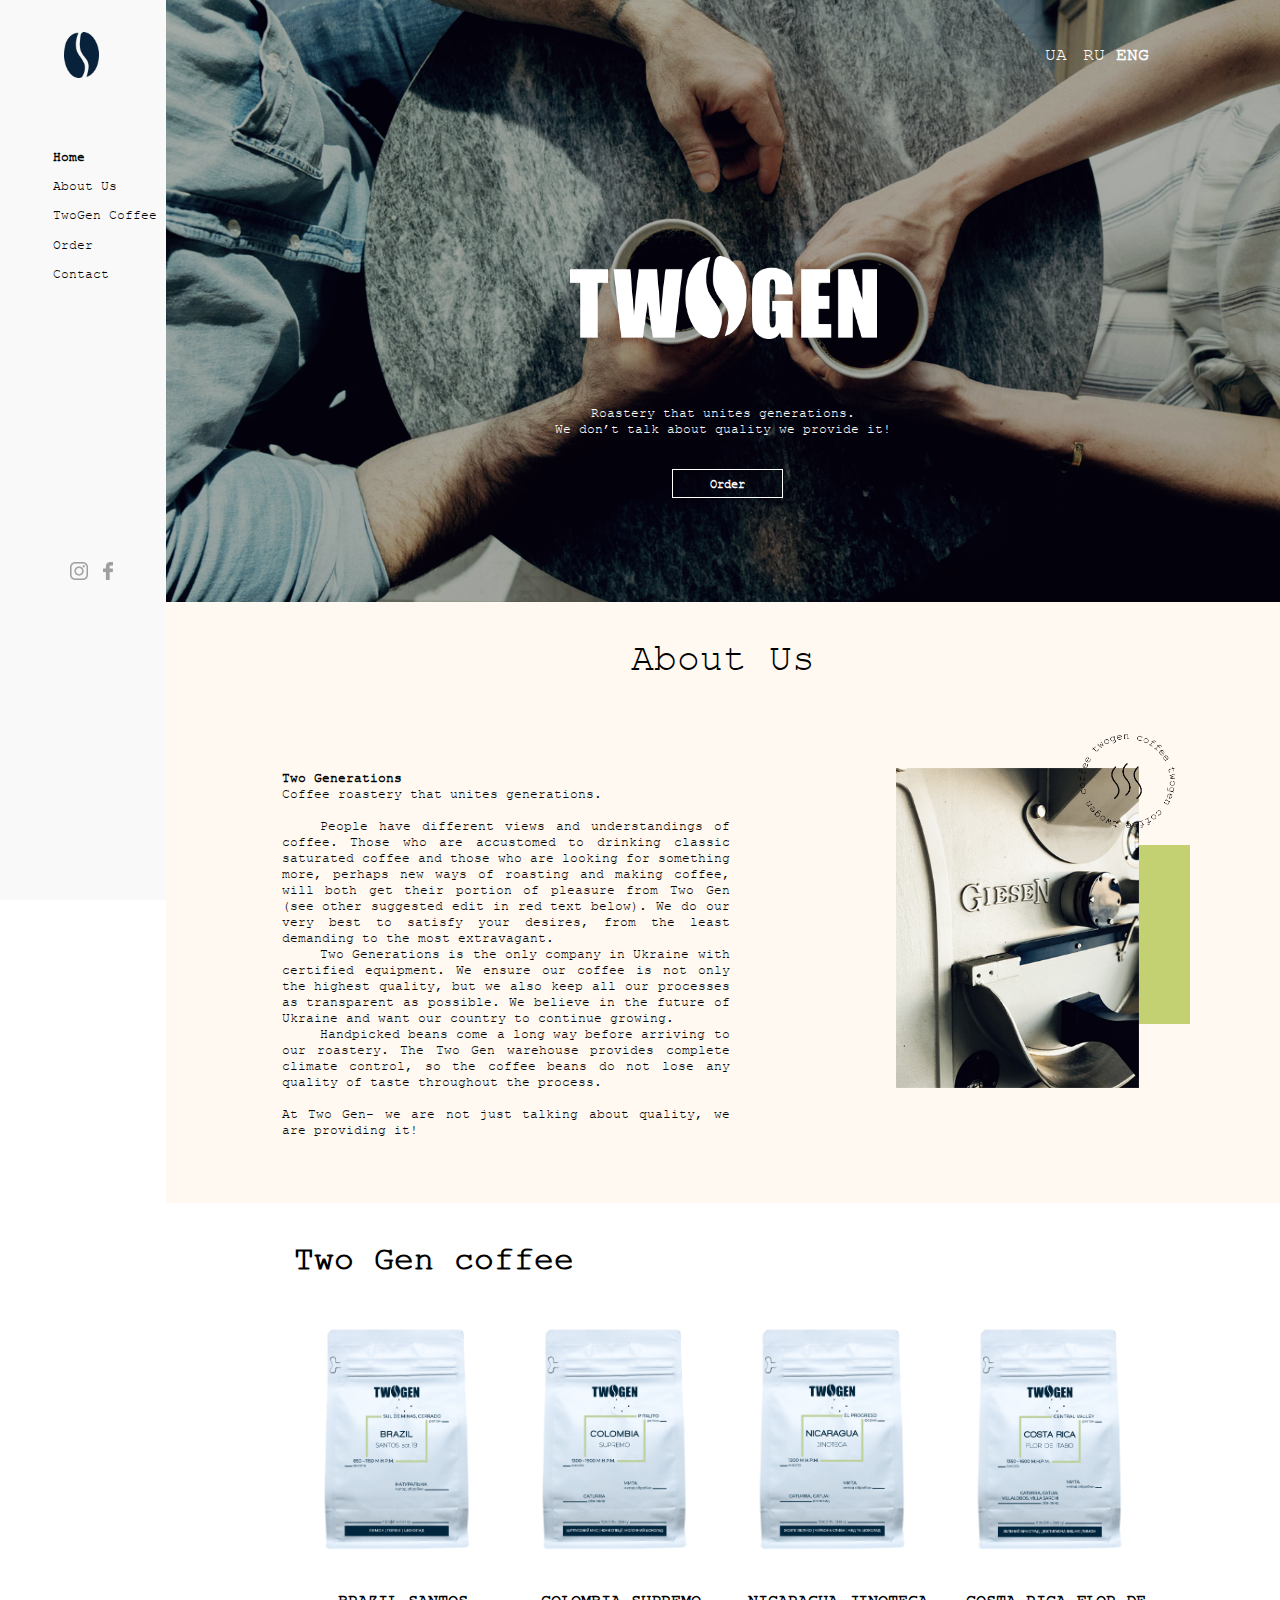
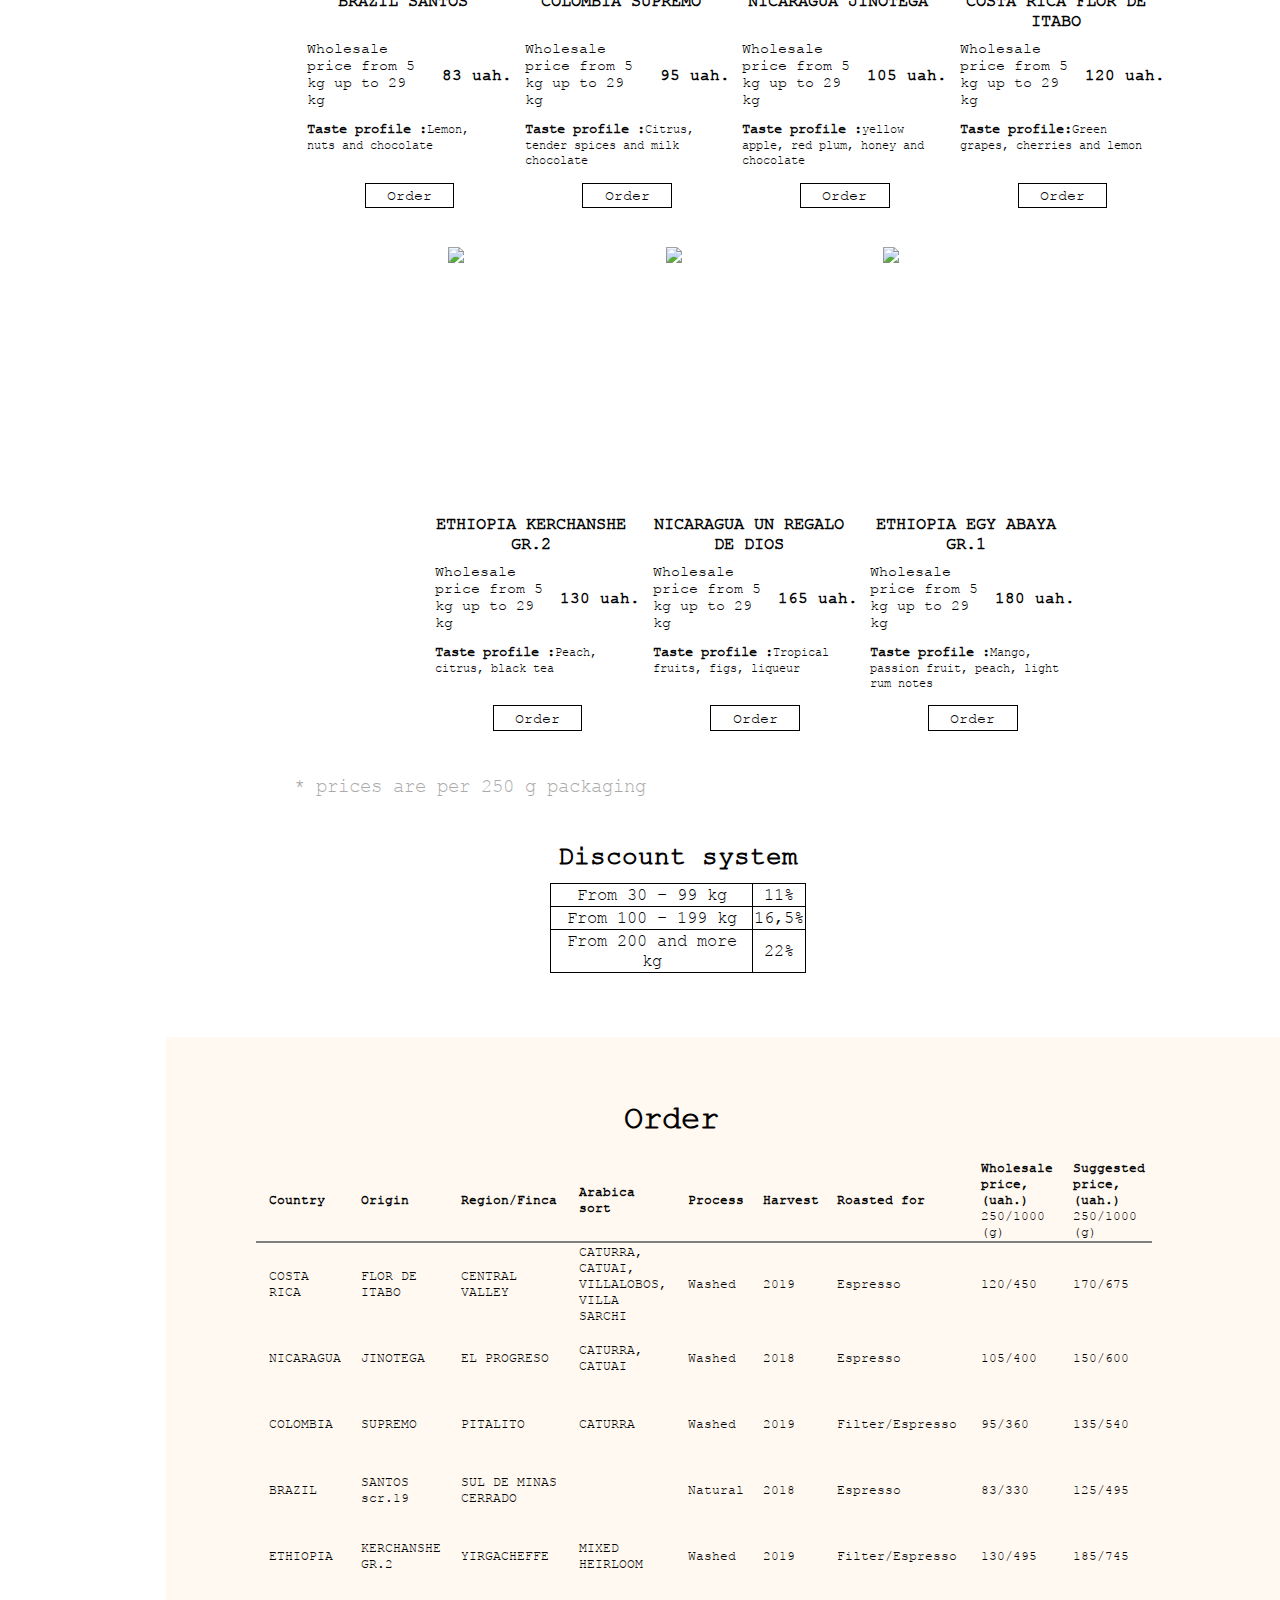
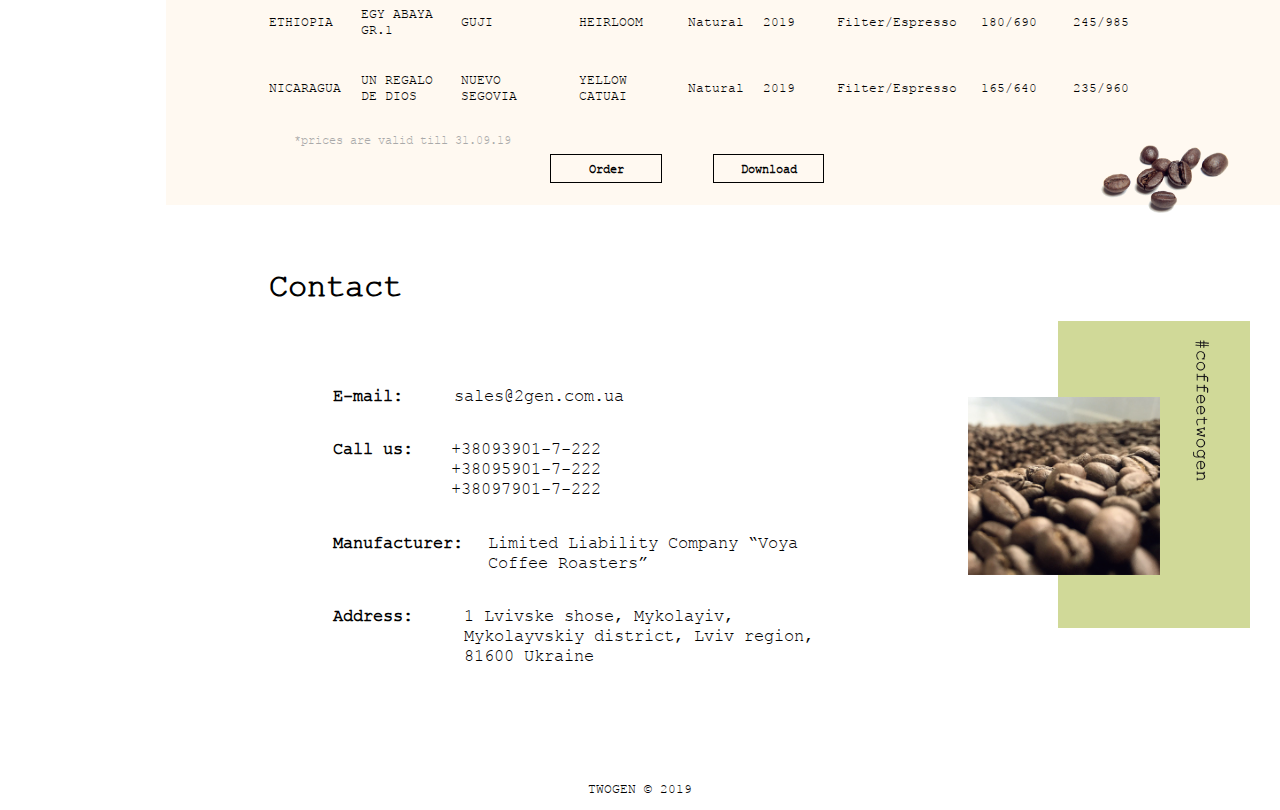
==== commit 32fa3616: "com8" ====
--- a/english.html
+++ b/english.html
@@ -297,8 +297,8 @@
                         <td>Washed</td>
                         <td>2019</td>
                         <td>Filter/Espresso</td>
-                        <td>130/185</td>
-                        <td>495/745</td>
+                        <td>130/495</td>
+                        <td>185/745</td>
                     </tr>
                     <tr>
                         <td>ETHIOPIA</td>
@@ -308,8 +308,8 @@
                         <td>Natural</td>
                         <td>2019</td>
                         <td>Filter/Espresso</td>
-                        <td>180/245</td>
-                        <td>690/985</td>
+                        <td>180/690</td>
+                        <td>245/985</td>
                     </tr>
                     <tr>
                         <td>NICARAGUA</td>
@@ -319,8 +319,8 @@
                         <td>Natural</td>
                         <td>2019</td>
                         <td>Filter/Espresso</td>
-                        <td>165/235</td>
-                        <td>640/960</td>
+                        <td>165/640</td>
+                        <td>235/960</td>
                     </tr>      
                 </table>
                 <p class="price_date">*prices are valid till 31.09.19</p>
@@ -418,6 +418,7 @@
     </section>
     <section id="coffee_mobile">
             <div class="coffee_wraper">
+                <p class="coffee_title">Coffee TwoGen</p>
                 <div class="coffee_container">
                     <div class="coffee_item">
                         <div class="wraper_pack">
@@ -645,8 +646,8 @@
                                 <td>Washed</td>
                                 <td>2019</td>
                                 <td>Filter/Espresso</td>
-                                <td>130/185</td>
-                                <td>495/745</td>
+                                <td>130/495</td>
+                                <td>185/745</td>
                             </tr>
                             <tr>
                                 <td>ETHIOPIA</td>
@@ -656,8 +657,8 @@
                                 <td>Natural</td>
                                 <td>2019</td>
                                 <td>Filter/Espresso</td>
-                                <td>180/245</td>
-                                <td>690/985</td>
+                                <td>180/690</td>
+                                <td>245/985</td>
                             </tr>
                             <tr>
                                 <td>NICARAGUA</td>
@@ -667,8 +668,8 @@
                                 <td>Natural</td>
                                 <td>2019</td>
                                 <td>Filter/Espresso</td>
-                                <td>165/235</td>
-                                <td>640/960</td>
+                                <td>165/640</td>
+                                <td>235/960</td>
                             </tr>      
                         </table>
                     </div>
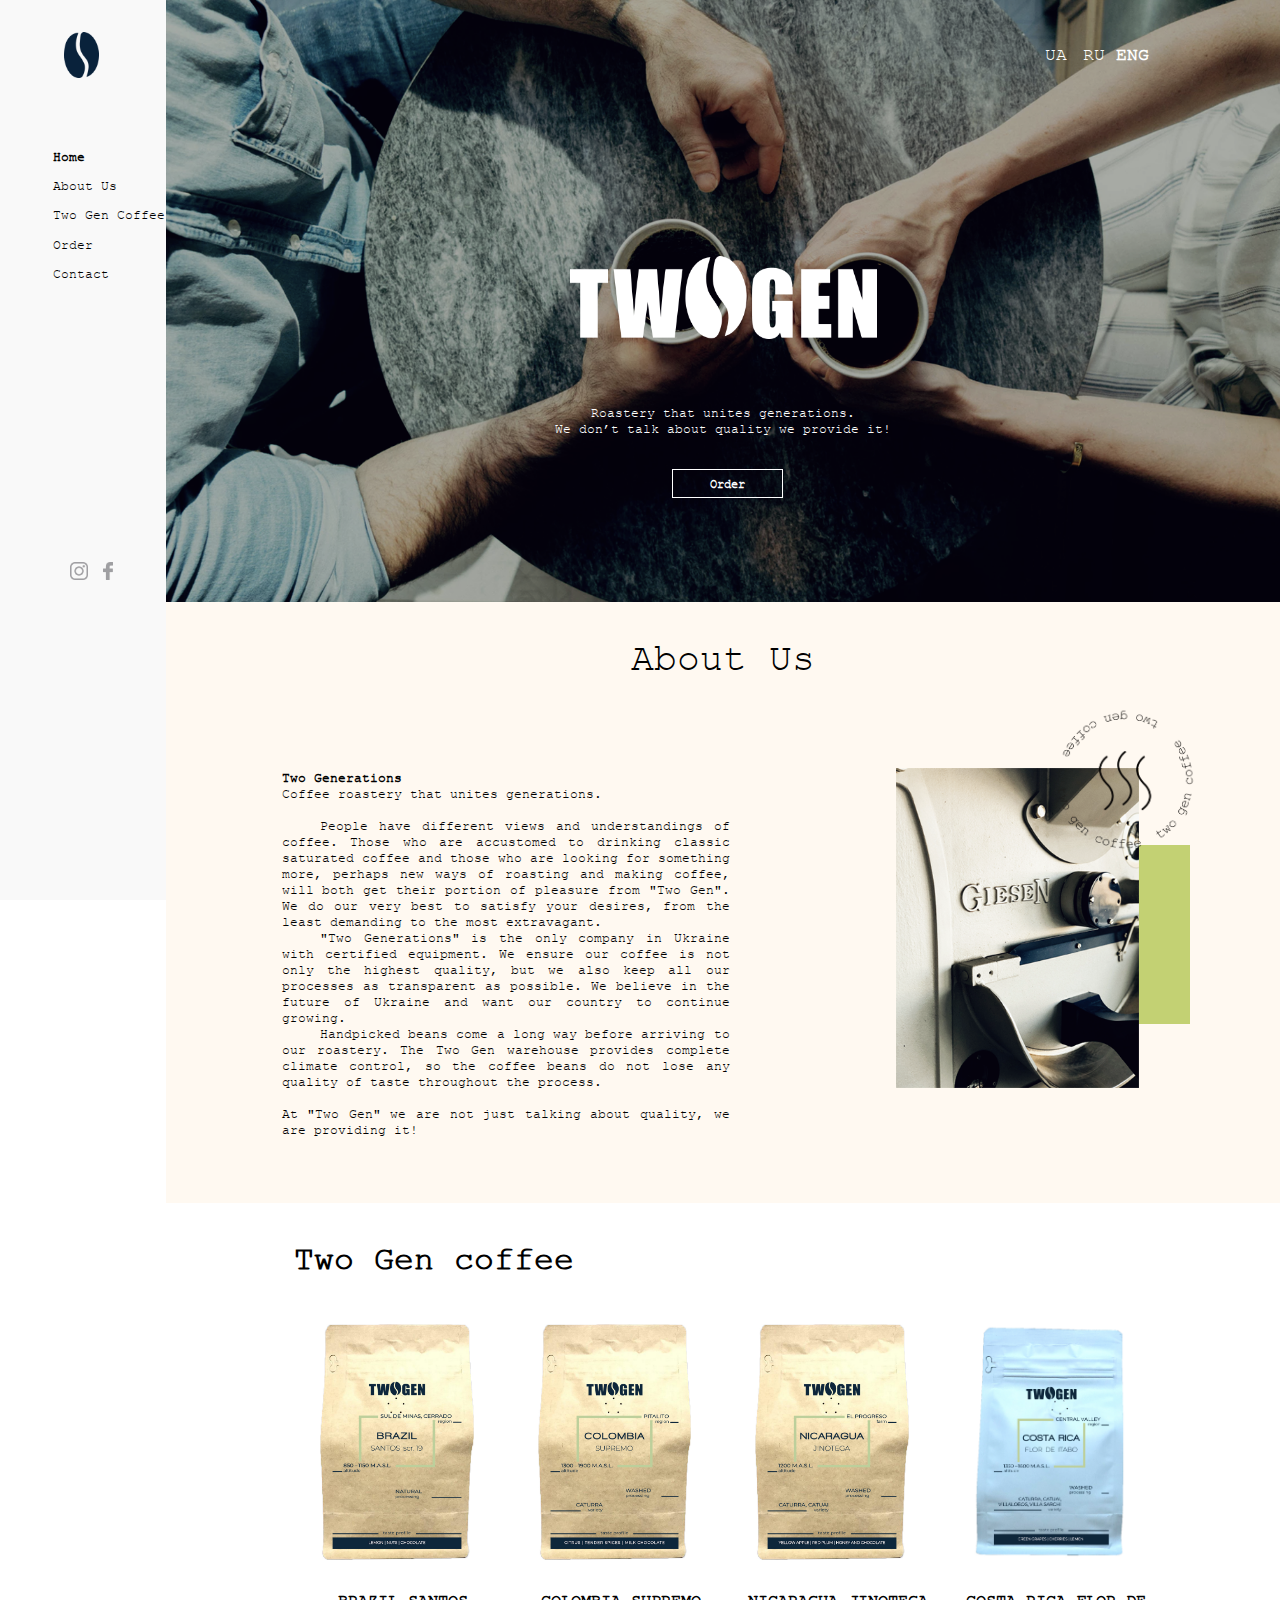
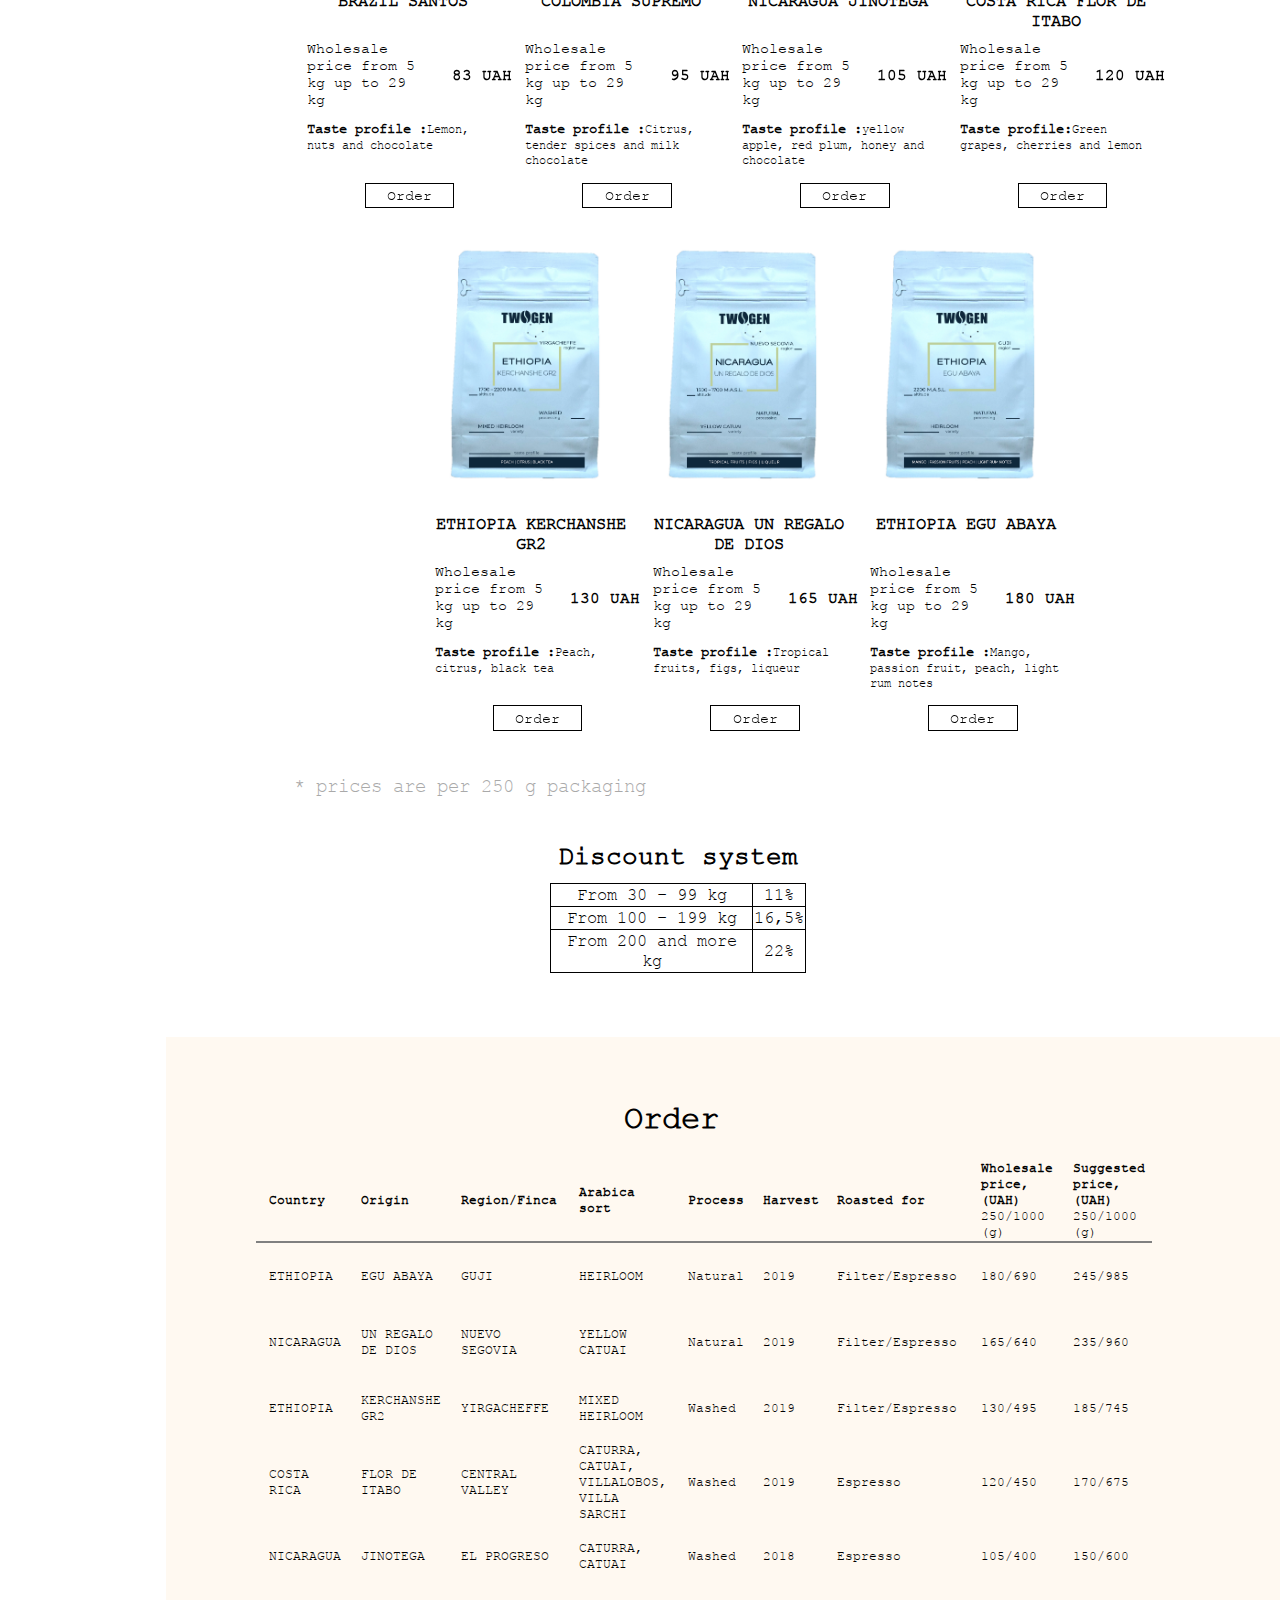
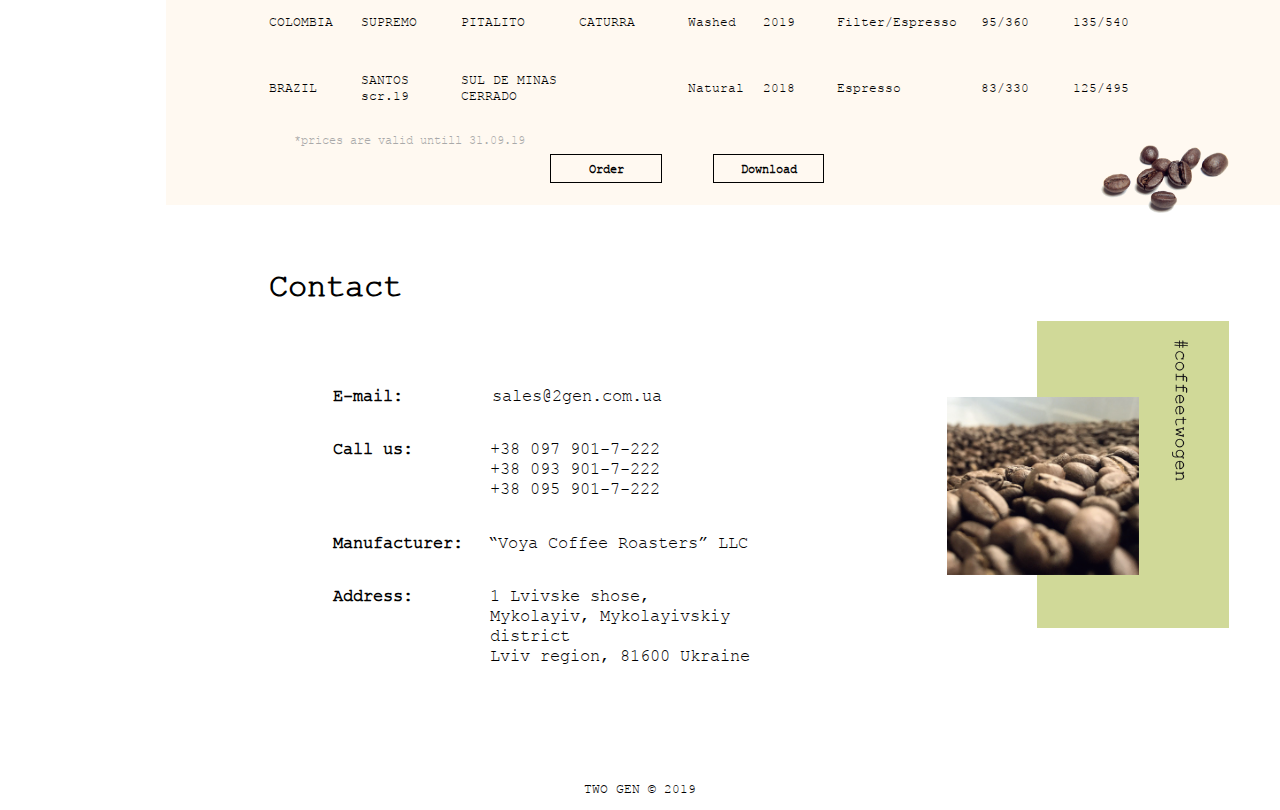
==== commit b7312fd9: "com8" ====
--- a/english.html
+++ b/english.html
@@ -7,7 +7,7 @@
     <link rel="stylesheet" href="css/style.css">
     <link rel="stylesheet" href="css/fonts.css">
     <link rel="stylesheet" href="css/burger.css">
-    <title>TwoGen</title>
+    <title>Two Gen</title>
 </head>
 <body>
     <div class="desktop" id="section1">
@@ -16,7 +16,7 @@
             <ul class="menu">
                 <li class="menu_item active"><a href="#section1">Home</a></li>
                 <li class="menu_item"><a href="#section2">About Us</a></li>
-                <li class="menu_item"><a href="#section3">TwoGen Coffee</a></li>
+                <li class="menu_item"><a href="#section3">Two Gen Coffee</a></li>
                 <li class="menu_item"><a href="#section4">Order</a></li>
                 <li class="menu_item"><a href="#section5">Contact</a></li>
             </ul>
@@ -44,18 +44,14 @@
                     <p class="about_prgr_text"><span class="about_bold">Two Generations</span><br>
                         Coffee roastery that unites generations.<br><br>
                                
-                        <span class="indent"></span>People have different views and understandings of coffee. Those who are accustomed to
-                        drinking classic saturated coffee and those who are looking for something more, perhaps new
-                        ways of roasting and making coffee, will both get their portion of pleasure from Two Gen (see
-                        other suggested edit in red text below). We do our very best to satisfy your desires, from the
-                        least demanding to the most extravagant.
+                        <span class="indent"></span>People have different views and understandings of coffee. Those who are accustomed to drinking classic saturated coffee and those who are looking for something more, perhaps new
+                        ways of roasting and making coffee, will both get their portion of pleasure from "Two Gen". We do our very best to satisfy your desires, from the least demanding to the most extravagant.
                         <br> 
-                        <span class="indent"></span>Two Generations is the only company in Ukraine with certified equipment. We ensure our coffee is not only the highest quality, but we also keep all our processes as transparent as possible. We believe in the future of Ukraine and want our country to continue growing.<br>
-                        <span class="indent"></span>Handpicked beans come a long way before arriving to our roastery. The Two Gen warehouse
-                        provides complete climate control, so the coffee beans do not lose any quality of taste
+                        <span class="indent"></span>"Two Generations" is the only company in Ukraine with certified equipment. We ensure our coffee is not only the highest quality, but we also keep all our processes as transparent as possible. We believe in the future of Ukraine and want our country to continue growing.<br>
+                        <span class="indent"></span>Handpicked beans come a long way before arriving to our roastery. The Two Gen warehouse provides complete climate control, so the coffee beans do not lose any quality of taste
                         throughout the process. 
                         <br><br>                        
-                        At Two Gen- we are not just talking about quality, we are providing it!</p>
+                        At "Two Gen" we are not just talking about quality, we are providing it!</p>
                 </div>
             </div>
         </section>
@@ -71,7 +67,7 @@
             <div class="coffee_container">
                 <div class="coffee_item">
                             <div class="wraper_pack">
-                                <img class="coffee_pack" src="img/coffee_pack3.png">
+                                <img class="coffee_pack" src="img/Brazil_eng.jpg">
                             </div>
                             <h1 class="coffee_name">BRAZIL SANTOS</h1>
                             
@@ -80,7 +76,7 @@
                                             <div class="price">Wholesale price
                                                 from 5 kg up to 29 kg
                                                 </div>
-                                            <div class="box_price">83 uah.</div>
+                                            <div class="box_price">83 UAH</div>
                                         </div>
                                         <!-- <div class="box2">
                                             <div class="price">Ціна рекомендована</div>
@@ -92,7 +88,7 @@
                 </div>
                 <div class="coffee_item">
                             <div class="wraper_pack">
-                                <img class="coffee_pack" src="img/coffee_pack2.png">
+                                <img class="coffee_pack" src="img/Colombia_eng.jpg">
                             </div>
                             <h1 class="coffee_name">COLOMBIA SUPREMO</h1>
                           
@@ -101,7 +97,7 @@
                                     <div class="price">Wholesale price
                                         from 5 kg up to 29 kg
                                         </div>
-                                    <div class="box_price">95 uah.</div>
+                                    <div class="box_price">95 UAH</div>
                                 </div>
                                 <!-- <div class="box2">
                                     <div class="price">Ціна рекомендована</div>
@@ -113,14 +109,14 @@
                 </div>
                 <div class="coffee_item">
                     <div class="wraper_pack">
-                        <img class="coffee_pack" src="img/coffee_pack1.png">
+                        <img class="coffee_pack" src="img/Nicaragu_ginoteca_eng.jpg">
                     </div>
                     <h1 class="coffee_name">NICARAGUA JINOTEGA</h1>
                    
                     <div class="box">
                             <div class="box2">
                                 <div class="price">Wholesale price from 5 kg up to 29 kg</div>
-                                <div class="box_price">105 uah.</div>
+                                <div class="box_price">105 UAH</div>
                             </div>
                             <!-- <div class="box2">
                                 <div class="price">Ціна рекомендована</div>
@@ -132,14 +128,14 @@
                 </div> 
                 <div class="coffee_item">
                     <div class="wraper_pack">
-                        <img class="coffee_pack" src="img/coffee_pack4.png">
+                        <img class="coffee_pack" src="img/Costa_rica_eng.jpg">
                     </div>
                     <h1 class="coffee_name">COSTA RICA FLOR DE ITABO</h1>
                    
                     <div class="box">
                             <div class="box2">
                                     <div class="price"> Wholesale price from 5 kg up to 29 kg</div>
-                                    <div class="box_price">120 uah.</div>
+                                    <div class="box_price">120 UAH</div>
                                 </div>
                                 <!-- <div class="box2">
                                     <div class="price">Ціна рекомендована</div>
@@ -153,13 +149,13 @@
             <div class="coffee_container row2">
                 <div class="coffee_item">
                         <div class="wraper_pack">
-                            <img class="coffee_pack" src="img/coffee_pack5.png">
-                        </div>
-                        <h1 class="coffee_name">ETHIOPIA KERCHANSHE GR.2</h1>
+                            <img class="coffee_pack" src="img/Ethiopia kershanche_eng.jpg">
+                        </div>
+                        <h1 class="coffee_name">ETHIOPIA KERCHANSHE GR2</h1>
                         <div class="box">
                                 <div class="box2">
                                         <div class="price"> Wholesale price from 5 kg up to 29 kg</div>
-                                        <div class="box_price">130 uah.</div>
+                                        <div class="box_price">130 UAH</div>
                                     </div>
                                     <!-- <div class="box2">
                                         <div class="price">Ціна рекомендована</div>
@@ -171,14 +167,14 @@
                 </div>
                 <div class="coffee_item">
                         <div class="wraper_pack">
-                            <img class="coffee_pack" src="img/coffee_pack7.png">
+                            <img class="coffee_pack" src="img/Nicaragua_unregalo_eng.jpg">
                         </div>
                         <h1 class="coffee_name">NICARAGUA UN REGALO DE DIOS</h1>
                       
                         <div class="box">
                             <div class="box2">
                                 <div class="price"> Wholesale price from 5 kg up to 29 kg	</div>
-                                <div class="box_price">165 uah.</div>
+                                <div class="box_price">165 UAH</div>
                             </div>
                             <!-- <div class="box2">
                                 <div class="price">Ціна рекомендована</div>
@@ -190,14 +186,13 @@
                 </div>
                 <div class="coffee_item">
                 <div class="wraper_pack">
-                    <img class="coffee_pack" src="img/coffee_pack6.png">
-                </div>
-                <h1 class="coffee_name">ETHIOPIA EGY ABAYA GR.1</h1>
-               
+                    <img class="coffee_pack" src="img/Ethiopioa_egu_eng.jpg">
+                </div>
+                <h1 class="coffee_name">ETHIOPIA EGU ABAYA</h1>
                 <div class="box">
                         <div class="box2">
                             <div class="price">Wholesale price from 5 kg up to 29 kg</div>
-                            <div class="box_price">180 uah.</div>
+                            <div class="box_price">180 UAH</div>
                         </div>
                         <!-- <div class="box2">
                             <div class="price">Ціна рекомендована</div>
@@ -239,13 +234,46 @@
                         <th class="table_bold">Process</th>
                         <th class="table_bold">Harvest</th>
                         <th class="table_bold">Roasted for</th>
-                        <th class="table_bold">Wholesale price, (uah.)<br>
+                        <th class="table_bold">Wholesale price, (UAH)<br>
                         <span class="light">250/1000 (g)</span></th>
-                        <th class="table_bold">Suggested price, (uah.)<br>
+                        <th class="table_bold">Suggested price, (UAH)<br>
                         <span class="light">250/1000 (g)</span>
                         </th>
                     </tr>
-                    <tr>
+                    <tr class="1">
+                            <td>ETHIOPIA</td>
+                            <td>EGU ABAYA</td>
+                            <td>GUJI</td>
+                            <td>HEIRLOOM</td>
+                            <td>Natural</td>
+                            <td>2019</td>
+                            <td>Filter/Espresso</td>
+                            <td>180/690</td>
+                            <td>245/985</td>
+                        </tr>
+                        <tr class="2">
+                            <td>NICARAGUA</td>
+                            <td>UN REGALO DE DIOS</td>
+                            <td>NUEVO SEGOVIA</td>
+                            <td>YELLOW CATUAI</td>
+                            <td>Natural</td>
+                            <td>2019</td>
+                            <td>Filter/Espresso</td>
+                            <td>165/640</td>
+                            <td>235/960</td>
+                        </tr> 
+                        <tr class="3">
+                                <td>ETHIOPIA</td>
+                                <td>KERCHANSHE GR2</td>
+                                <td>YIRGACHEFFE</td>
+                                <td>MIXED HEIRLOOM</td>
+                                <td>Washed</td>
+                                <td>2019</td>
+                                <td>Filter/Espresso</td>
+                                <td>130/495</td>
+                                <td>185/745</td>
+                            </tr>
+                    <tr class="4">
                         <td>COSTA RICA</td>
                         <td>FLOR DE ITABO</td>
                         <td>CENTRAL VALLEY</td>
@@ -256,7 +284,7 @@
                         <td>120/450</td>
                         <td>170/675</td>
                     </tr>
-                    <tr>
+                    <tr class="5">
                         <td>NICARAGUA</td>
                         <td>JINOTEGA</td>
                         <td>EL PROGRESO</td>
@@ -267,7 +295,7 @@
                         <td>105/400</td>
                         <td>150/600</td>
                     </tr>
-                    <tr>
+                    <tr class="6">
                         <td>COLOMBIA</td>
                         <td>SUPREMO</td>
                         <td>PITALITO</td>
@@ -278,7 +306,7 @@
                         <td>95/360</td>
                         <td>135/540</td>
                     </tr>
-                    <tr>
+                    <tr class="7">
                         <td>BRAZIL</td>
                         <td>SANTOS scr.19</td>
                         <td>SUL DE MINAS CERRADO</td>
@@ -288,45 +316,12 @@
                         <td>Еspresso</td>
                         <td>83/330</td>
                         <td>125/495</td>
-                    </tr>
-                    <tr>
-                        <td>ETHIOPIA</td>
-                        <td>KERCHANSHE GR.2</td>
-                        <td>YIRGACHEFFE</td>
-                        <td>MIXED HEIRLOOM</td>
-                        <td>Washed</td>
-                        <td>2019</td>
-                        <td>Filter/Espresso</td>
-                        <td>130/495</td>
-                        <td>185/745</td>
-                    </tr>
-                    <tr>
-                        <td>ETHIOPIA</td>
-                        <td>EGY ABAYA GR.1</td>
-                        <td>GUJI</td>
-                        <td>HEIRLOOM</td>
-                        <td>Natural</td>
-                        <td>2019</td>
-                        <td>Filter/Espresso</td>
-                        <td>180/690</td>
-                        <td>245/985</td>
-                    </tr>
-                    <tr>
-                        <td>NICARAGUA</td>
-                        <td>UN REGALO DE DIOS</td>
-                        <td>NUEVO SEGOVIA</td>
-                        <td>YELLOW CATUAI</td>
-                        <td>Natural</td>
-                        <td>2019</td>
-                        <td>Filter/Espresso</td>
-                        <td>165/640</td>
-                        <td>235/960</td>
-                    </tr>      
+                    </tr>     
                 </table>
-                <p class="price_date">*prices are valid till 31.09.19</p>
+                <p class="price_date">*prices are valid untill 31.09.19</p>
                 <div class="box_buttons">
                     <a href="https://twogen.bitrix24.ua/pub/form/12/57kd9d/"><button class="opt_order">Order</button></a>
-                    <a href="prices/Prices.jpg"  download="prices"><button class="opt_order"> Download</button></a>
+                    <a href="prices/Price.xlsx"  download="prices"><button class="opt_order"> Download</button></a>
                 </div>
                 <img class="coffee_beans_opt" src="img/Coffee-Beans-section4.png">
             </div>
@@ -342,17 +337,19 @@
                 </div>
                 <div class="mobile_sec">
                     <p class="mobile_p">Call us:</p>
-                    <p class="mobile_mob">+38093901-7-222<br>
-                        +38095901-7-222<br>
-                        +38097901-7-222</p>
+                    <p class="mobile_mob"> +38 097 901-7-222<br>
+                                           +38 093 901-7-222<br>
+                                           +38 095 901-7-222</p>
                 </div>
                 <div class="productor">
                     <p class="productor_p">Manufacturer:</p>
-                    <p class="productor_prod">Limited Liability Company “Voya Coffee Roasters”</p>
+                    <p class="productor_prod">“Voya Coffee Roasters” LLC</p>
                 </div>
                 <div class="adress">
                     <p class="adress_p">Address:</p>
-                    <p class="adress_adr">1 Lvivske shose, Mykolayiv, Mykolayvskiy district, Lviv region, 81600 Ukraine</p>
+                    <p class="adress_adr">1 Lvivske shose,<br>
+                                          Mykolayiv, Mykolayivskiy district<br>
+                                          Lviv region, 81600 Ukraine</p>
                 </div>
             </div>
             <div class="contacts_box2">
@@ -362,7 +359,7 @@
             </div>
         </div> 
     </div> 
-    <p class="twogen">TWOGEN &copy; 2019</p>
+    <p class="twogen">TWO GEN &copy; 2019</p>
    <div class="mobile">
     <header>
         <div class="language">
@@ -393,21 +390,17 @@
             <p class="about_text">About Us</p>
             <div class="container">
                 <div class="about_pargr">
-                    <p class="about_prgr_text"><span class="about_bold">Two Generations</span><br>
-                        Coffee roastery that unites generations.<br><br>
-                               
-                        <span class="indent"></span>People have different views and understandings of coffee. Those who are accustomed to
-                        drinking classic saturated coffee and those who are looking for something more, perhaps new
-                        ways of roasting and making coffee, will both get their portion of pleasure from Two Gen (see
-                        other suggested edit in red text below). We do our very best to satisfy your desires, from the
-                        least demanding to the most extravagant.
-                        <br> 
-                        <span class="indent"></span>Two Generations is the only company in Ukraine with certified equipment. We ensure our coffee is not only the highest quality, but we also keep all our processes as transparent as possible. We believe in the future of Ukraine and want our country to continue growing.<br>
-                        <span class="indent"></span>Handpicked beans come a long way before arriving to our roastery. The Two Gen warehouse
-                        provides complete climate control, so the coffee beans do not lose any quality of taste
-                        throughout the process. 
-                        <br><br>                        
-                        At Two Gen- we are not just talking about quality, we are providing it!</p>
+                        <p class="about_prgr_text"><span class="about_bold">Two Generations</span><br>
+                            Coffee roastery that unites generations.<br><br>
+                                   
+                            <span class="indent"></span>People have different views and understandings of coffee. Those who are accustomed to drinking classic saturated coffee and those who are looking for something more, perhaps new
+                            ways of roasting and making coffee, will both get their portion of pleasure from "Two Gen". We do our very best to satisfy your desires, from the least demanding to the most extravagant.
+                            <br> 
+                            <span class="indent"></span>"Two Generations" is the only company in Ukraine with certified equipment. We ensure our coffee is not only the highest quality, but we also keep all our processes as transparent as possible. We believe in the future of Ukraine and want our country to continue growing.<br>
+                            <span class="indent"></span>Handpicked beans come a long way before arriving to our roastery. The Two Gen warehouse provides complete climate control, so the coffee beans do not lose any quality of taste
+                            throughout the process. 
+                            <br><br>                        
+                            At "Two Gen" we are not just talking about quality, we are providing it!</p>
                 </div>
             </div>
         <div class="container2">
@@ -418,11 +411,11 @@
     </section>
     <section id="coffee_mobile">
             <div class="coffee_wraper">
-                <p class="coffee_title">Coffee TwoGen</p>
+                <p class="coffee_title">Coffee Two Gen</p>
                 <div class="coffee_container">
                     <div class="coffee_item">
                         <div class="wraper_pack">
-                            <img class="coffee_pack" src="img/coffee_pack3.png">
+                            <img class="coffee_pack" src="img/Brazil_eng.jpg">
                         </div>
                         <h1 class="coffee_name">BRAZIL SANTOS</h1>
                         
@@ -431,7 +424,7 @@
                                         <div class="price">Wholesale price
                                             from 5 kg up to 29 kg
                                             </div>
-                                        <div class="box_price">83 uah.</div>
+                                        <div class="box_price">83 UAH</div>
                                     </div>
                                     <!-- <div class="box2">
                                         <div class="price">Ціна рекомендована</div>
@@ -443,7 +436,7 @@
                     </div>
                     <div class="coffee_item">
                                 <div class="wraper_pack">
-                                    <img class="coffee_pack" src="img/coffee_pack2.png">
+                                    <img class="coffee_pack" src="img/Colombia_eng.jpg">
                                 </div>
                                 <h1 class="coffee_name">COLOMBIA SUPREMO</h1>
                             
@@ -452,7 +445,7 @@
                                         <div class="price">Wholesale price
                                             from 5 kg up to 29 kg
                                             </div>
-                                        <div class="box_price">95 uah.</div>
+                                        <div class="box_price">95 UAH</div>
                                     </div>
                                     <!-- <div class="box2">
                                         <div class="price">Ціна рекомендована</div>
@@ -464,14 +457,14 @@
                     </div>
                     <div class="coffee_item">
                         <div class="wraper_pack">
-                            <img class="coffee_pack" src="img/coffee_pack1.png">
+                            <img class="coffee_pack" src="img/Nicaragu_ginoteca_eng.jpg">
                         </div>
                         <h1 class="coffee_name">NICARAGUA JINOTEGA</h1>
                     
                         <div class="box">
                                 <div class="box2">
                                     <div class="price">Wholesale price from 5 kg up to 29 kg</div>
-                                    <div class="box_price">105 uah.</div>
+                                    <div class="box_price">105 UAH</div>
                                 </div>
                                 <!-- <div class="box2">
                                     <div class="price">Ціна рекомендована</div>
@@ -483,14 +476,14 @@
                     </div> 
                     <div class="coffee_item">
                         <div class="wraper_pack">
-                            <img class="coffee_pack" src="img/coffee_pack4.png">
+                            <img class="coffee_pack" src="img/Costa_rica_eng.jpg">
                         </div>
                         <h1 class="coffee_name">COSTA RICA FLOR DE ITABO</h1>
                     
                         <div class="box">
                                 <div class="box2">
                                         <div class="price"> Wholesale price from 5 kg up to 29 kg</div>
-                                        <div class="box_price">120 uah.</div>
+                                        <div class="box_price">120 UAH</div>
                                     </div>
                                     <!-- <div class="box2">
                                         <div class="price">Ціна рекомендована</div>
@@ -502,13 +495,13 @@
                     </div>
                     <div class="coffee_item">
                         <div class="wraper_pack">
-                            <img class="coffee_pack" src="img/coffee_pack5.png">
-                        </div>
-                        <h1 class="coffee_name">ETHIOPIA KERCHANSHE GR.2</h1>
+                            <img class="coffee_pack" src="img/Ethiopia kershanche_eng.jpg">
+                        </div>
+                        <h1 class="coffee_name">ETHIOPIA KERCHANSHE GR2</h1>
                         <div class="box">
                                 <div class="box2">
                                         <div class="price"> Wholesale price from 5 kg up to 29 kg</div>
-                                        <div class="box_price">130 uah.</div>
+                                        <div class="box_price">130 UAH</div>
                                     </div>
                                     <!-- <div class="box2">
                                         <div class="price">Ціна рекомендована</div>
@@ -520,14 +513,14 @@
                 </div>
                 <div class="coffee_item">
                         <div class="wraper_pack">
-                            <img class="coffee_pack" src="img/coffee_pack7.png">
+                            <img class="coffee_pack" src="img/Nicaragua_unregalo_eng.jpg">
                         </div>
                         <h1 class="coffee_name">NICARAGUA UN REGALO DE DIOS</h1>
                       
                         <div class="box">
                             <div class="box2">
                                 <div class="price"> Wholesale price from 5 kg up to 29 kg	</div>
-                                <div class="box_price">165 uah.</div>
+                                <div class="box_price">165 UAH</div>
                             </div>
                             <!-- <div class="box2">
                                 <div class="price">Ціна рекомендована</div>
@@ -539,14 +532,14 @@
                 </div>
                 <div class="coffee_item">
                 <div class="wraper_pack">
-                    <img class="coffee_pack" src="img/coffee_pack6.png">
-                </div>
-                <h1 class="coffee_name">ETHIOPIA EGY ABAYA GR.1</h1>
+                    <img class="coffee_pack" src="img/Ethiopioa_egu_eng.jpg">
+                </div>
+                <h1 class="coffee_name">ETHIOPIA EGU ABAYA</h1>
                
                 <div class="box">
                         <div class="box2">
                             <div class="price">Wholesale price from 5 kg up to 29 kg</div>
-                            <div class="box_price">180 uah.</div>
+                            <div class="box_price">180 UAH</div>
                         </div>
                         <!-- <div class="box2">
                             <div class="price">Ціна рекомендована</div>
@@ -579,103 +572,103 @@
             <div class="opt_container">
                     <h1 class="opt_buy">Order</h1>
                     <div class="table_wraper" style='overflow-x:auto'>
-                        <table class="opt_table">
-                            <tr class="underline">
-                                <th class="table_bold">Country</th>
-                                <th class="table_bold">Origin</th>
-                                <th class="table_bold">Region/Finca</th>
-                                <th class="table_bold">Arabica sort</th>
-                                <th class="table_bold">Process</th>
-                                <th class="table_bold">Harvest</th>
-                                <th class="table_bold">Roasted for</th>
-                                <th class="table_bold">Wholesale price, (uah.)<br>
-                                <span class="light">250/1000 (g)</span></th>
-                                <th class="table_bold">Suggested price, (uah.)<br>
-                                <span class="light">250/1000 (g)</span>
-                                </th>
-                            </tr>
-                            <tr>
-                                <td>COSTA RICA</td>
-                                <td>FLOR DE ITABO</td>
-                                <td>CENTRAL VALLEY</td>
-                                <td>CATURRA, CATUAI, VILLALOBOS, VILLA SARCHI</td>
-                                <td>Washed </td>
-                                <td>2019</td>
-                                <td>Espresso</td>
-                                <td>120/450</td>
-                                <td>170/675</td>
-                            </tr>
-                            <tr>
-                                <td>NICARAGUA</td>
-                                <td>JINOTEGA</td>
-                                <td>EL PROGRESO</td>
-                                <td>CATURRA, CATUAI</td>
-                                <td>Washed</td>
-                                <td>2018</td>
-                                <td>Espresso</td>
-                                <td>105/400</td>
-                                <td>150/600</td>
-                            </tr>
-                            <tr>
-                                <td>COLOMBIA</td>
-                                <td>SUPREMO</td>
-                                <td>PITALITO</td>
-                                <td>CATURRA</td>
-                                <td>Washed</td>
-                                <td>2019</td>
-                                <td>Filter/Espresso</td>
-                                <td>95/360</td>
-                                <td>135/540</td>
-                            </tr>
-                            <tr>
-                                <td>BRAZIL</td>
-                                <td>SANTOS scr.19</td>
-                                <td>SUL DE MINAS CERRADO</td>
-                                <td></td>
-                                <td>Natural</td>
-                                <td>2018</td>
-                                <td>Еspresso</td>
-                                <td>83/330</td>
-                                <td>125/495</td>
-                            </tr>
-                            <tr>
-                                <td>ETHIOPIA</td>
-                                <td>KERCHANSHE GR.2</td>
-                                <td>YIRGACHEFFE</td>
-                                <td>MIXED HEIRLOOM</td>
-                                <td>Washed</td>
-                                <td>2019</td>
-                                <td>Filter/Espresso</td>
-                                <td>130/495</td>
-                                <td>185/745</td>
-                            </tr>
-                            <tr>
-                                <td>ETHIOPIA</td>
-                                <td>EGY ABAYA GR.1</td>
-                                <td>GUJI</td>
-                                <td>HEIRLOOM</td>
-                                <td>Natural</td>
-                                <td>2019</td>
-                                <td>Filter/Espresso</td>
-                                <td>180/690</td>
-                                <td>245/985</td>
-                            </tr>
-                            <tr>
-                                <td>NICARAGUA</td>
-                                <td>UN REGALO DE DIOS</td>
-                                <td>NUEVO SEGOVIA</td>
-                                <td>YELLOW CATUAI</td>
-                                <td>Natural</td>
-                                <td>2019</td>
-                                <td>Filter/Espresso</td>
-                                <td>165/640</td>
-                                <td>235/960</td>
-                            </tr>      
-                        </table>
-                    </div>
-                    <p class="price_date">*prices are valid till 31.09.19</p>
+                            <table class="opt_table">
+                                    <tr class="underline">
+                                        <th class="table_bold">Country</th>
+                                        <th class="table_bold">Origin</th>
+                                        <th class="table_bold">Region/Finca</th>
+                                        <th class="table_bold">Arabica sort</th>
+                                        <th class="table_bold">Process</th>
+                                        <th class="table_bold">Harvest</th>
+                                        <th class="table_bold">Roasted for</th>
+                                        <th class="table_bold">Wholesale price, (UAH)<br>
+                                        <span class="light">250/1000 (g)</span></th>
+                                        <th class="table_bold">Suggested price, (UAH)<br>
+                                        <span class="light">250/1000 (g)</span>
+                                        </th>
+                                    </tr>
+                                    <tr class="1">
+                                            <td>ETHIOPIA</td>
+                                            <td>EGU ABAYA</td>
+                                            <td>GUJI</td>
+                                            <td>HEIRLOOM</td>
+                                            <td>Natural</td>
+                                            <td>2019</td>
+                                            <td>Filter/Espresso</td>
+                                            <td>180/690</td>
+                                            <td>245/985</td>
+                                        </tr>
+                                        <tr class="2">
+                                            <td>NICARAGUA</td>
+                                            <td>UN REGALO DE DIOS</td>
+                                            <td>NUEVO SEGOVIA</td>
+                                            <td>YELLOW CATUAI</td>
+                                            <td>Natural</td>
+                                            <td>2019</td>
+                                            <td>Filter/Espresso</td>
+                                            <td>165/640</td>
+                                            <td>235/960</td>
+                                        </tr> 
+                                        <tr class="3">
+                                                <td>ETHIOPIA</td>
+                                                <td>KERCHANSHE GR2</td>
+                                                <td>YIRGACHEFFE</td>
+                                                <td>MIXED HEIRLOOM</td>
+                                                <td>Washed</td>
+                                                <td>2019</td>
+                                                <td>Filter/Espresso</td>
+                                                <td>130/495</td>
+                                                <td>185/745</td>
+                                            </tr>
+                                    <tr class="4">
+                                        <td>COSTA RICA</td>
+                                        <td>FLOR DE ITABO</td>
+                                        <td>CENTRAL VALLEY</td>
+                                        <td>CATURRA, CATUAI, VILLALOBOS, VILLA SARCHI</td>
+                                        <td>Washed </td>
+                                        <td>2019</td>
+                                        <td>Espresso</td>
+                                        <td>120/450</td>
+                                        <td>170/675</td>
+                                    </tr>
+                                    <tr class="5">
+                                        <td>NICARAGUA</td>
+                                        <td>JINOTEGA</td>
+                                        <td>EL PROGRESO</td>
+                                        <td>CATURRA, CATUAI</td>
+                                        <td>Washed</td>
+                                        <td>2018</td>
+                                        <td>Espresso</td>
+                                        <td>105/400</td>
+                                        <td>150/600</td>
+                                    </tr>
+                                    <tr class="6">
+                                        <td>COLOMBIA</td>
+                                        <td>SUPREMO</td>
+                                        <td>PITALITO</td>
+                                        <td>CATURRA</td>
+                                        <td>Washed</td>
+                                        <td>2019</td>
+                                        <td>Filter/Espresso</td>
+                                        <td>95/360</td>
+                                        <td>135/540</td>
+                                    </tr>
+                                    <tr class="7">
+                                        <td>BRAZIL</td>
+                                        <td>SANTOS scr.19</td>
+                                        <td>SUL DE MINAS CERRADO</td>
+                                        <td></td>
+                                        <td>Natural</td>
+                                        <td>2018</td>
+                                        <td>Еspresso</td>
+                                        <td>83/330</td>
+                                        <td>125/495</td>
+                                    </tr>     
+                                </table>
+                    </div>
+                    <p class="price_date">*prices are valid untill 31.09.19</p>
                     <a href="https://twogen.bitrix24.ua/pub/form/12/57kd9d/"><button class="opt_order">Order</button></a>
-                    <a href="prices/Prices.jpg" download="prices"><button class="opt_order">Download</button></a>
+                    <a href="priceS/Price.xlsx" download="prices"><button class="opt_order">Download</button></a>
                     <img class="coffee_beans_opt" src="img/Coffee-Beans-section4.png">
                 </div>  
     </section>
@@ -689,17 +682,18 @@
                         </div>
                         <div class="email">
                             <p class="email_p">Call us:</p>
-                            <p class="mobile_mob">+38093901-7-222<br>
-                                                  +38095901-7-222<br>
-                                                  +38097901-7-222</p>
+                            <p class="mobile_mob">+38 097 901-7-222<br>
+                                                  +38 093 901-7-222<br>
+                                                  +38 095 901-7-222</p>
                         </div>
                         <div class="email">
                             <p class="email_p">Manufacturer:</p>
-                            <p class="productor_prod">Limited Liability Company “Voya Coffee Roasters”</p>
+                            <p class="productor_prod">“Voya Coffee Roasters” LLC</p>
                         </div>
                         <div class="email">
                             <p class="email_p">Address:</p>
-                            <p class="adress_adr">1 Lvivske shose, Mykolayiv, Mykolayvskiy district, Lviv region, 81600 Ukraine</p>
+                            <p class="adress_adr">1 Lvivske shose, Mykolayiv, Mykolayivskiy district<br>
+                                                  Lviv region, 81600 Ukraine</p>
                         </div>
                     </div>
                     <div class="contacts_box2">
@@ -711,7 +705,7 @@
                         <a href="https://www.instagram.com/2gencoffee/" target="_blank"><img  class="social_insta" src="img/Insta.png"></a>
                         <a href="https://www.facebook.com/2gencoffee/posts/?ref=page_internal"><img class="social_fb" src="img/Fb.png"></a>
                     </div> 
-                    <p class="twogen_mobile">TWOGEN &copy; 2019</p>
+                    <p class="twogen_mobile">TWO GEN &copy; 2019</p>
                 </div>
     </section> 
    </div>
--- a/css/style.css
+++ b/css/style.css
@@ -527,7 +527,11 @@
     .email_mail {
         font-family: "Courier prime";
         font-size: 1.3vw;
-        margin-left: 4vw;
+        margin-left: 7vw;
+    }
+
+    .mail_ua {
+        margin-left: 7vw;
     }
 
     .mobile_sec {
@@ -545,7 +549,11 @@
     .mobile_mob {
         font-family: "Courier prime";
         font-size: 1.3vw;
-        margin-left: 3vw;
+        margin-left: 6vw;
+    }
+
+    .mob_ua {
+        margin-left: 6vw;
     }
 
     .productor {
@@ -564,6 +572,13 @@
         font-family: "Courier prime";
         font-size: 1.3vw;
         margin-left: 2vw;
+    }
+
+    .prod_ua {
+        margin-left: 5vw;
+    }
+    .prod_ru {
+        margin-left: 1vw;
     }
 
     .adress {
@@ -581,7 +596,19 @@
     .adress_adr {
         font-family: "Courier prime";
         font-size: 1.3vw;
-        margin-left: 4vw;
+        margin-left: 6vw;
+    }
+
+    .adr_ua {
+        margin-left: 7vw;
+    }
+
+    .adr_ru {
+        margin-left: 7vw;
+    }
+
+    .contacts_box {
+        width: 51vw;
     }
 
     .contacts_box2 {
@@ -651,7 +678,7 @@
 
     .mobile_bg {
         width: 100vw;
-        height: 162vw;
+        height: 170vw;
         margin-top: -1vw;
     }
 
@@ -672,9 +699,11 @@
         position: absolute;
         top: 73vw;
         color: white;
-        font-size: 4vw;
-        font-family: "Courier prime";
-        text-align: center;
+        font-size: 3.5vw;
+        font-family: "Courier prime";
+        text-align: center;
+        width: 80vw;
+        margin-left: 10vw;
     }
 
     .order_btn {
@@ -682,7 +711,7 @@
         top: 100vw;
         left: 38vw;
         background-color: transparent;
-        font-size: 4vw;
+        font-size: 3.5vw;
         font-family: "Courier prime";
         color: white;
         width: 27vw;
@@ -712,7 +741,7 @@
     }
 
     .about_prgr_text {
-        font-size: 5vw;
+        font-size: 3.5vw;
         font-family: "Courier prime";
         margin-left: 7vw;
         margin-right: 5vw;
@@ -725,6 +754,7 @@
 
     .container2 {
         position: relative;
+        margin-top: 20vw;
     }
 
     .elem1_sec2 {
@@ -775,14 +805,14 @@
     }
 
     .coffee_name {
-        font-size: 8vw;
+        font-size: 7vw;
         text-align: center;
         font-family: "Courier prime";
         font-weight: 800;
     }
 
     .coffee_about {
-        font-size: 4vw;
+        font-size: 3.5vw;
         text-align: center;
         font-family: "Courier prime";
         font-weight: 500;
@@ -792,7 +822,7 @@
 
     .box_price {
         font-family: "Courier prime";
-        font-size: 5vw;
+        font-size: 4.5vw;
         font-weight: 800;
         text-align: right;
         width: 30vw;
@@ -816,7 +846,7 @@
 
     .price {
         font-family: "Courier prime";
-        font-size: 5vw;
+        font-size: 4vw;
         font-weight: 300;
         text-align: left;
         margin-left: 10vw;
@@ -825,7 +855,7 @@
     .btn_order {
         background-color: transparent;
         font-family: "Courier prime";
-        font-size: 4vw;
+        font-size: 3.5vw;
         color: black;
         width: 26vw;
         border: 1px solid black;
@@ -862,35 +892,35 @@
     .email_p {
         margin-left: 6vw;
         font-family: "Courier prime";
-        font-size: 5vw;
+        font-size: 4.5vw;
         font-weight: 800;
     }
 
     .email_mail {
         margin-left: 6vw;
         font-family: "Courier prime";
-        font-size: 5vw;
+        font-size: 4.5vw;
         margin-top: 5vw;
     }
 
     .mobile_mob {
         margin-left: 3vw;
         font-family: "Courier prime";
-        font-size: 5vw;
+        font-size: 4.5vw;
         margin-top: 5vw;
     }
 
     .productor_prod {
         margin-left: 3vw;
         font-family: "Courier prime";
-        font-size: 5vw;
+        font-size: 4.5vw;
         margin-top: 5vw;
     }
 
     .adress_adr {
         margin-left: 3vw;
         font-family: "Courier prime";
-        font-size: 5vw;
+        font-size: 4.5vw;
         margin-top: 5vw;
     }
 
@@ -927,7 +957,7 @@
 
     .twogen_mobile {
         font-family: "Courier prime";
-        font-size: 4vw;
+        font-size: 3.5vw;
         margin-top: 7vw;
         margin-left: 30vw;
     }
@@ -944,7 +974,7 @@
         margin-left: 5vw;
         margin-top: 0vw;
         font-family: "Courier prime";
-        font-size: 4vw;
+        font-size: 3.5vw;
         border-collapse: collapse;
     } 
 
@@ -977,7 +1007,7 @@
         background-color: transparent;
         border: 1px solid black;
         font-family: "Courier prime";
-        font-size: 4vw;
+        font-size: 3.5vw;
         color: black;
         text-align: center;
         padding-right: 5vw;
@@ -1061,7 +1091,7 @@
         margin-top: 1vw;
         margin-bottom: 13vw;
         font-family: "Courier prime";
-        font-size: 5vw;
+        font-size: 4.5vw;
         text-align: center;
     }
 
@@ -1072,7 +1102,7 @@
 
     .download {
         font-family: "Courier prime";
-        font-size: 4vw;
+        font-size: 3.5vw;
         text-align: center;
         text-decoration: none;
         color: black;
@@ -1096,6 +1126,11 @@
         font-size: 3vw;
         margin-left: 5vw;
     }
+
+    /* Overflow */
+    header, .menu_mobile, #main_mobile, #about_mobile, #coffee_mobile, #opt_mobile, #contacts_mobile {
+        overflow-x: hidden;
+    }
 }
 
 
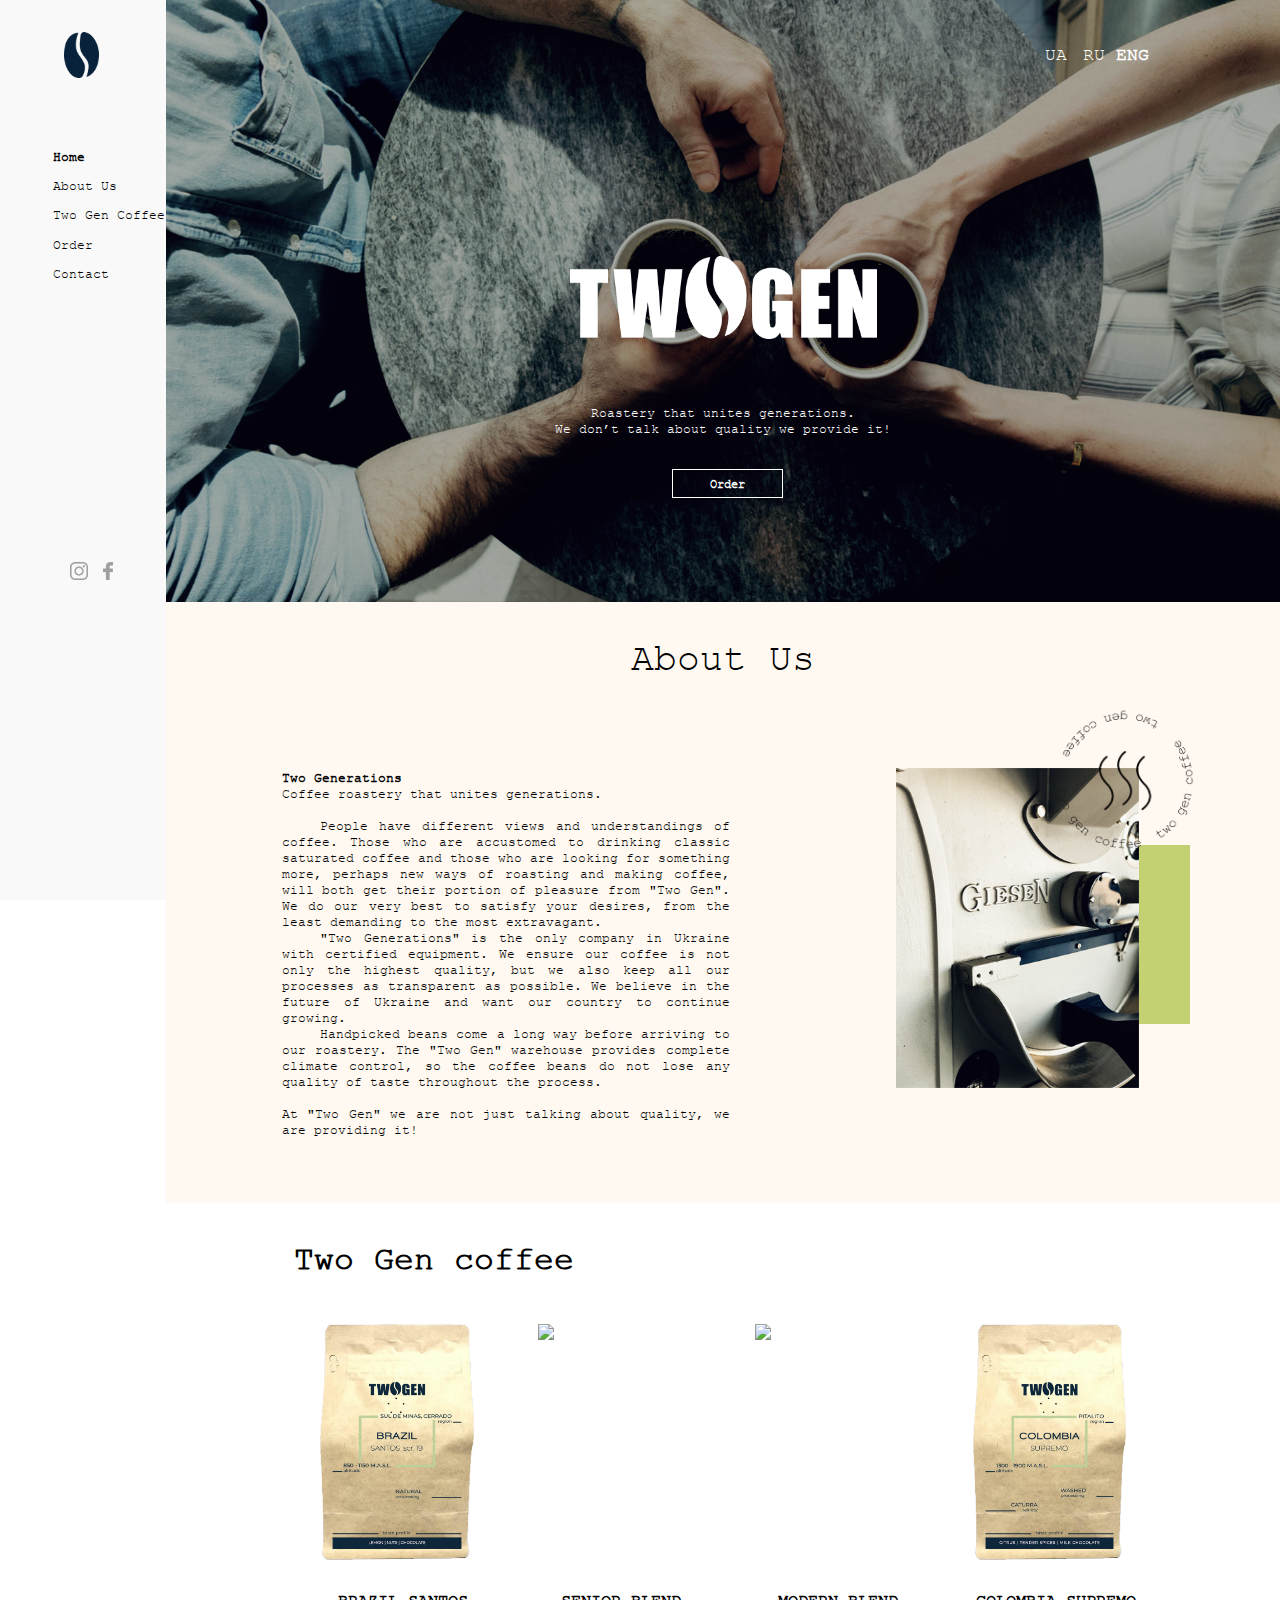
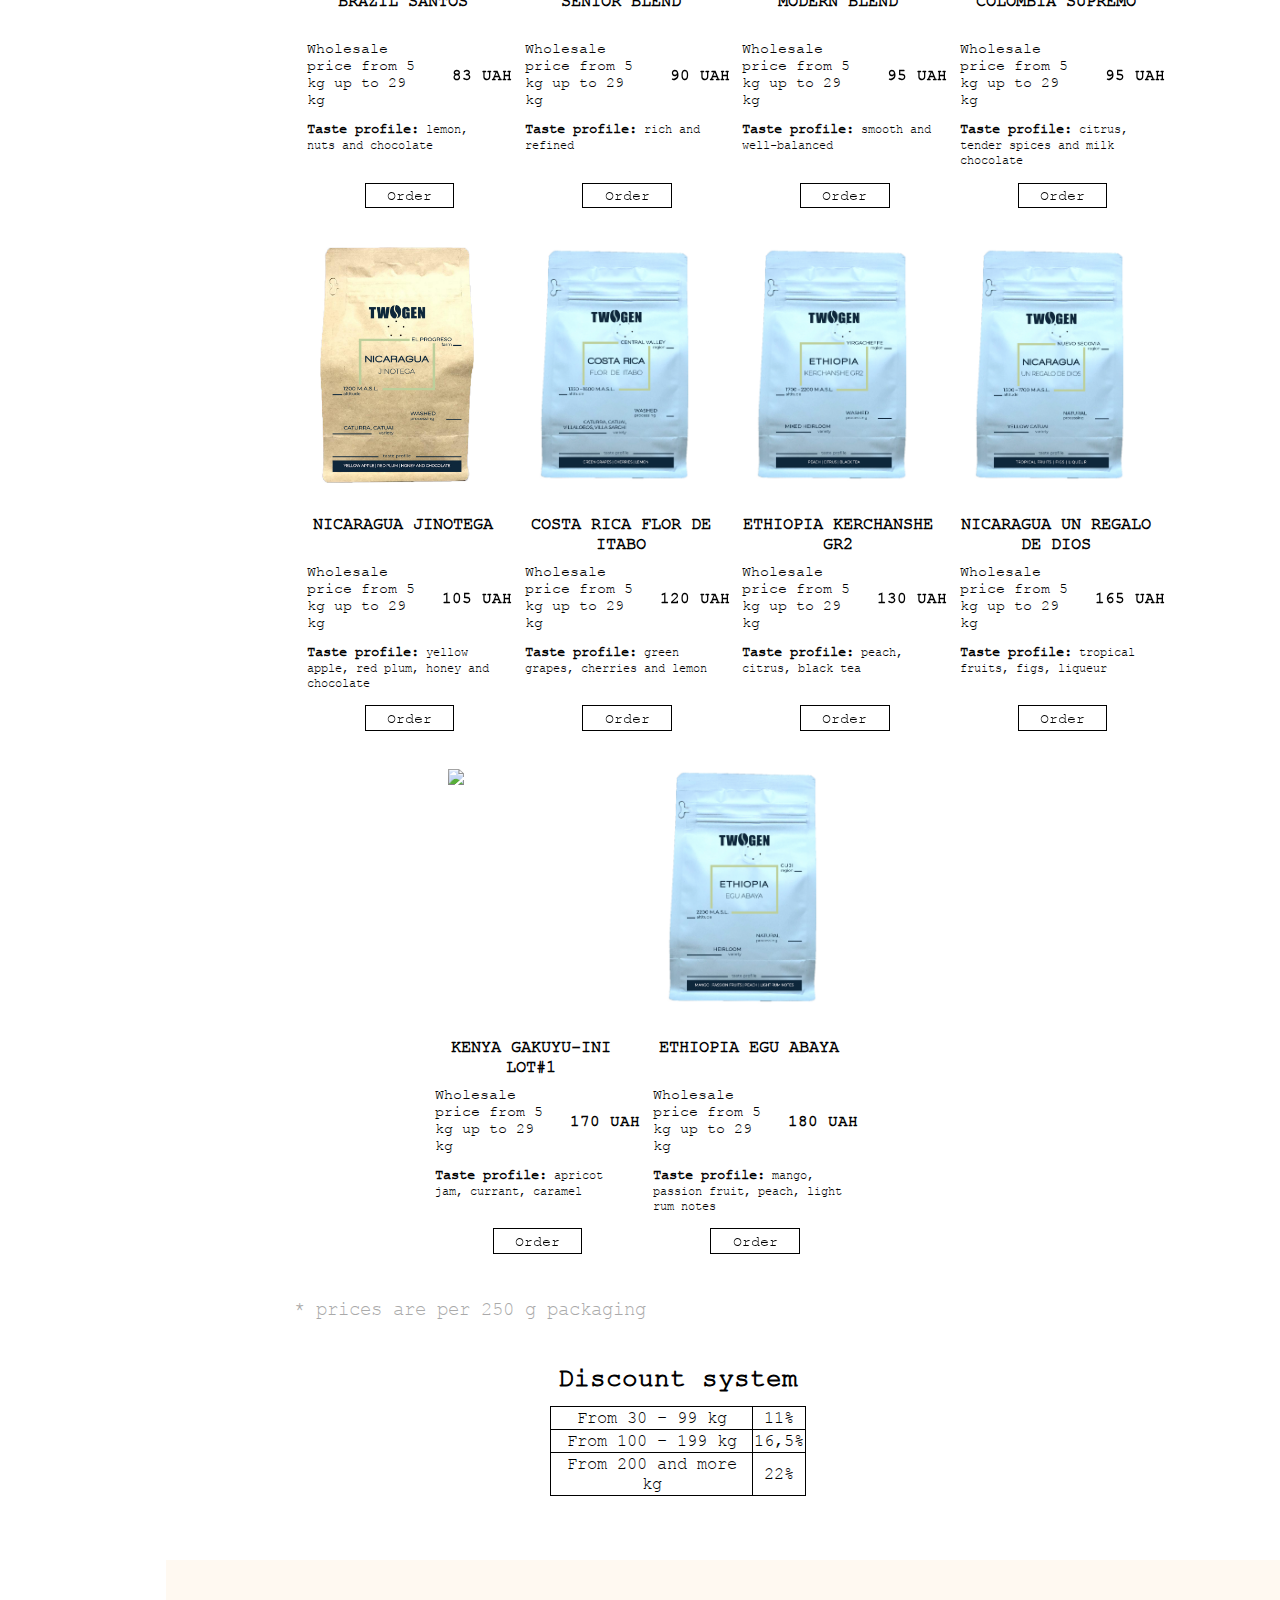
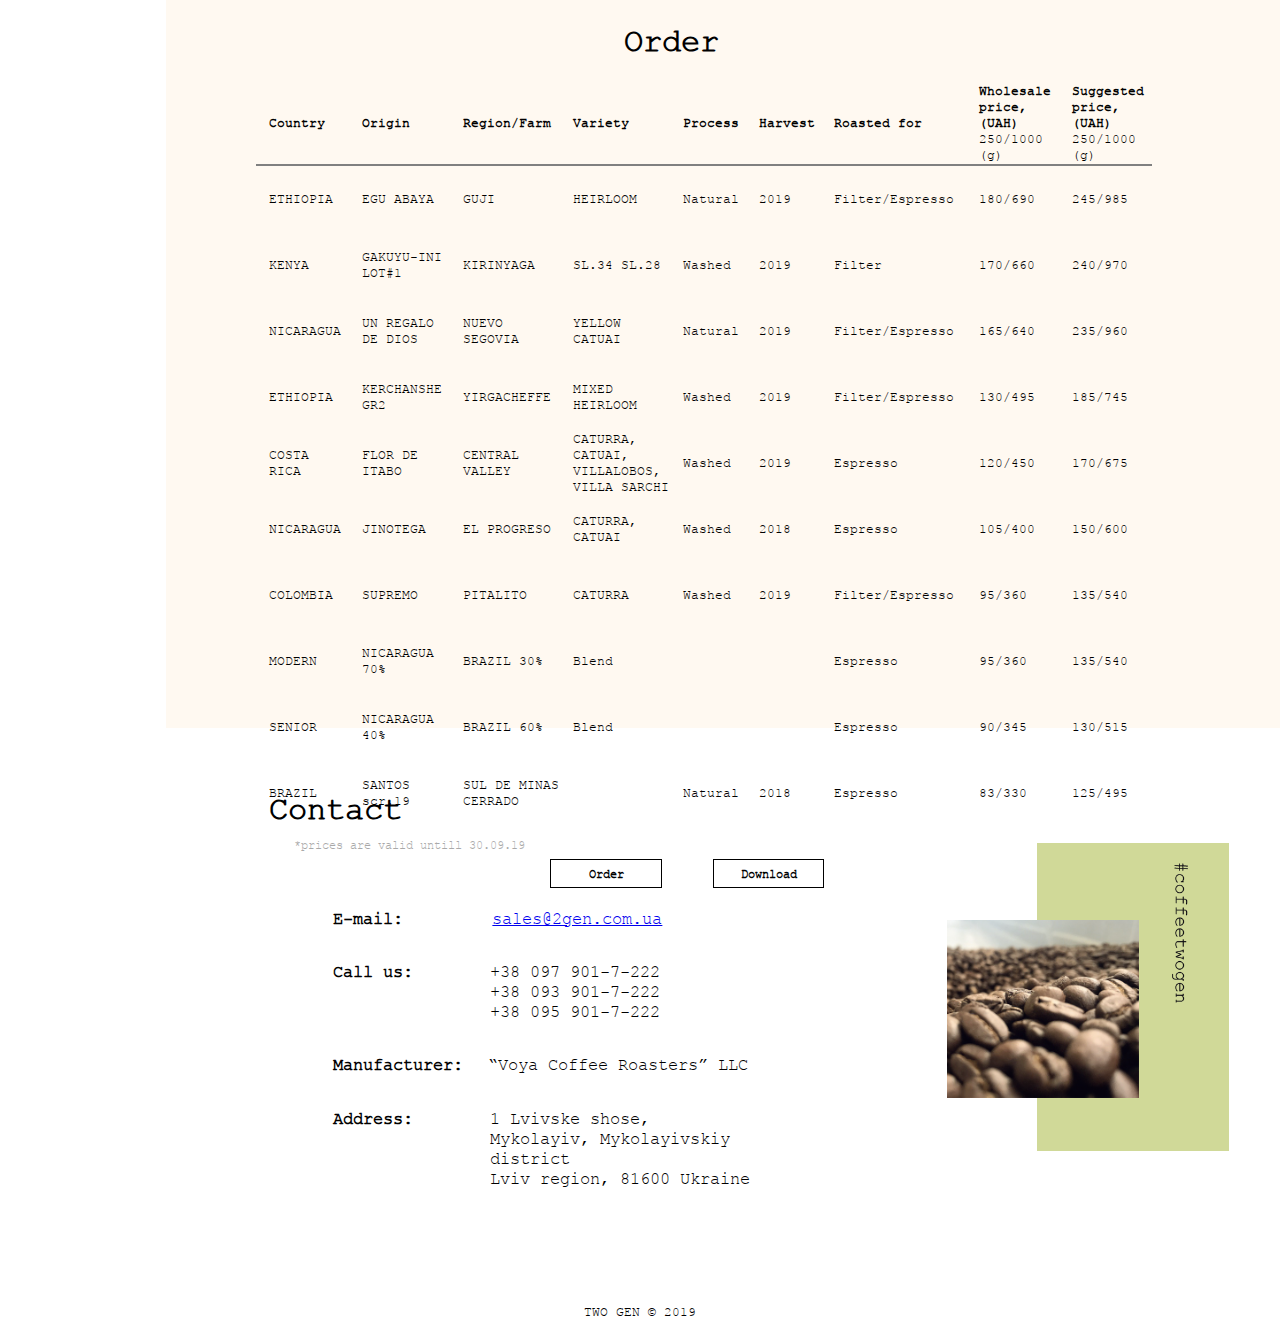
==== commit 49c65629: "com8" ====
--- a/english.html
+++ b/english.html
@@ -10,6 +10,33 @@
     <title>Two Gen</title>
 </head>
 <body>
+    <!-- Load Facebook SDK for JavaScript -->
+    <div id="fb-root"></div>
+    <script>
+      window.fbAsyncInit = function() {
+        FB.init({
+          xfbml            : true,
+          version          : 'v4.0'
+        });
+      };
+
+      (function(d, s, id) {
+      var js, fjs = d.getElementsByTagName(s)[0];
+      if (d.getElementById(id)) return;
+      js = d.createElement(s); js.id = id;
+      js.src = 'https://connect.facebook.net/en_US/sdk/xfbml.customerchat.js';
+      fjs.parentNode.insertBefore(js, fjs);
+    }(document, 'script', 'facebook-jssdk'));</script>
+
+    <!-- Your customer chat code -->
+            <div class="fb-customerchat"
+            attribution=install_email
+            page_id="101632994558090"
+        logged_in_greeting="Добрий день! Як ми можемо вам допомогти?"
+        logged_out_greeting="Добрий день! Як ми можемо вам допомогти?">
+            </div>
+
+
     <div class="desktop" id="section1">
         <aside>
             <img class="logo_bean" src="img/Logo.png">
@@ -48,7 +75,7 @@
                         ways of roasting and making coffee, will both get their portion of pleasure from "Two Gen". We do our very best to satisfy your desires, from the least demanding to the most extravagant.
                         <br> 
                         <span class="indent"></span>"Two Generations" is the only company in Ukraine with certified equipment. We ensure our coffee is not only the highest quality, but we also keep all our processes as transparent as possible. We believe in the future of Ukraine and want our country to continue growing.<br>
-                        <span class="indent"></span>Handpicked beans come a long way before arriving to our roastery. The Two Gen warehouse provides complete climate control, so the coffee beans do not lose any quality of taste
+                        <span class="indent"></span>Handpicked beans come a long way before arriving to our roastery. The "Two Gen" warehouse provides complete climate control, so the coffee beans do not lose any quality of taste
                         throughout the process. 
                         <br><br>                        
                         At "Two Gen" we are not just talking about quality, we are providing it!</p>
@@ -65,7 +92,7 @@
         <div class="coffee_wraper">
             <p class="coffee_title">Two Gen coffee </p>
             <div class="coffee_container">
-                <div class="coffee_item">
+                <div class="coffee_item item1">
                             <div class="wraper_pack">
                                 <img class="coffee_pack" src="img/Brazil_eng.jpg">
                             </div>
@@ -82,11 +109,49 @@
                                             <div class="price">Ціна рекомендована</div>
                                             <div class="box_price">125 грн.</div>
                                         </div> -->
-                                <p class="coffee_about"><span class="bold">Taste profile :</span>Lemon, nuts and chocolate</p>
+                                <p class="coffee_about"><span class="bold">Taste profile:</span> lemon, nuts and chocolate</p>
                                 <a href="https://twogen.bitrix24.ua/pub/form/12/57kd9d/"><button class="btn_order">Order</button></a>
                             </div>
                 </div>
-                <div class="coffee_item">
+                <div class="coffee_item item2">
+                        <div class="wraper_pack">
+                            <img class="coffee_pack" src="img/senior_eng.jpg">
+                        </div>
+                        <h1 class="coffee_name">SENIOR BLEND</h1>
+                        <div class="box">
+                                <div class="box2">
+                                        <div class="price">Wholesale price
+                                                from 5 kg up to 29 kg</div>
+                                        <div class="box_price">90 UAH</div>
+                                    </div>
+                                    <!-- <div class="box2">
+                                        <div class="price">Ціна рекомендована</div>
+                                        <div class="box_price">125 грн.</div>
+                                    </div> -->
+                            <p class="coffee_about"><span class="bold">Taste profile:</span> rich and refined</p>
+                            <a href="https://twogen.bitrix24.ua/pub/form/6/ldwj6g/"><button class="btn_order">Order</button></a>
+                        </div>
+                </div>
+                <div class="coffee_item item3">
+                    <div class="wraper_pack">
+                        <img class="coffee_pack" src="img/modern_eng.jpg">
+                    </div>
+                    <h1 class="coffee_name">MODERN BLEND</h1>
+                    <div class="box">
+                            <div class="box2">
+                                    <div class="price">Wholesale price
+                                            from 5 kg up to 29 kg</div>
+                                    <div class="box_price">95 UAH</div>
+                                </div>
+                                <!-- <div class="box2">
+                                    <div class="price">Ціна рекомендована</div>
+                                    <div class="box_price">125 грн.</div>
+                                </div> -->
+                        <p class="coffee_about"><span class="bold">Taste profile:</span> smooth and well-balanced</p>
+                        <a href="https://twogen.bitrix24.ua/pub/form/6/ldwj6g/"><button class="btn_order">Order</button></a>
+                    </div>
+                </div>
+                <div class="coffee_item item4">
                             <div class="wraper_pack">
                                 <img class="coffee_pack" src="img/Colombia_eng.jpg">
                             </div>
@@ -103,51 +168,51 @@
                                     <div class="price">Ціна рекомендована</div>
                                     <div class="box_price">135 грн.</div>
                                 </div> -->
-                                <p class="coffee_about"><span class="bold">Taste profile :</span>Citrus, tender spices and milk chocolate</p>
+                                <p class="coffee_about"><span class="bold">Taste profile:</span> citrus, tender spices and milk chocolate</p>
                                 <a href="https://twogen.bitrix24.ua/pub/form/12/57kd9d/"><button class="btn_order">Order</button></a>
                             </div>
                 </div>
-                <div class="coffee_item">
-                    <div class="wraper_pack">
-                        <img class="coffee_pack" src="img/Nicaragu_ginoteca_eng.jpg">
-                    </div>
-                    <h1 class="coffee_name">NICARAGUA JINOTEGA</h1>
-                   
-                    <div class="box">
-                            <div class="box2">
-                                <div class="price">Wholesale price from 5 kg up to 29 kg</div>
-                                <div class="box_price">105 UAH</div>
-                            </div>
-                            <!-- <div class="box2">
-                                <div class="price">Ціна рекомендована</div>
-                                <div class="box_price">150 грн.</div>
-                            </div> -->
-                        <p class="coffee_about"><span class="bold">Taste profile :</span>yellow apple, red plum, honey and chocolate</p>
-                        <a href="https://twogen.bitrix24.ua/pub/form/12/57kd9d/"><button class="btn_order">Order</button></a>
-                    </div>
+            </div>
+            <div class="coffee_container">
+                <div class="coffee_item item5">
+                            <div class="wraper_pack">
+                                <img class="coffee_pack" src="img/Nicaragu_ginoteca_eng.jpg">
+                            </div>
+                            <h1 class="coffee_name">NICARAGUA JINOTEGA</h1>
+                           
+                            <div class="box">
+                                    <div class="box2">
+                                        <div class="price">Wholesale price from 5 kg up to 29 kg</div>
+                                        <div class="box_price">105 UAH</div>
+                                    </div>
+                                    <!-- <div class="box2">
+                                        <div class="price">Ціна рекомендована</div>
+                                        <div class="box_price">150 грн.</div>
+                                    </div> -->
+                                <p class="coffee_about"><span class="bold">Taste profile:</span> yellow apple, red plum, honey and chocolate</p>
+                                <a href="https://twogen.bitrix24.ua/pub/form/12/57kd9d/"><button class="btn_order">Order</button></a>
+                            </div>
                 </div> 
-                <div class="coffee_item">
-                    <div class="wraper_pack">
-                        <img class="coffee_pack" src="img/Costa_rica_eng.jpg">
-                    </div>
-                    <h1 class="coffee_name">COSTA RICA FLOR DE ITABO</h1>
-                   
-                    <div class="box">
-                            <div class="box2">
-                                    <div class="price"> Wholesale price from 5 kg up to 29 kg</div>
-                                    <div class="box_price">120 UAH</div>
-                                </div>
-                                <!-- <div class="box2">
-                                    <div class="price">Ціна рекомендована</div>
-                                    <div class="box_price">170 грн.</div>
-                                </div> -->
-                        <p class="coffee_about"><span class="bold">Taste profile:</span>Green grapes, cherries and lemon</p>
-                        <a href="https://twogen.bitrix24.ua/pub/form/12/57kd9d/"><button class="btn_order">Order</button></a>
-                    </div>
-                </div>
-            </div>
-            <div class="coffee_container row2">
-                <div class="coffee_item">
+                <div class="coffee_item item6">
+                            <div class="wraper_pack">
+                                <img class="coffee_pack" src="img/Costa_rica_eng.jpg">
+                            </div>
+                            <h1 class="coffee_name">COSTA RICA FLOR DE ITABO</h1>
+                           
+                            <div class="box">
+                                    <div class="box2">
+                                            <div class="price"> Wholesale price from 5 kg up to 29 kg</div>
+                                            <div class="box_price">120 UAH</div>
+                                        </div>
+                                        <!-- <div class="box2">
+                                            <div class="price">Ціна рекомендована</div>
+                                            <div class="box_price">170 грн.</div>
+                                        </div> -->
+                                <p class="coffee_about"><span class="bold">Taste profile:</span> green grapes, cherries and lemon</p>
+                                <a href="https://twogen.bitrix24.ua/pub/form/12/57kd9d/"><button class="btn_order">Order</button></a>
+                            </div>
+                </div>
+                <div class="coffee_item item7">
                         <div class="wraper_pack">
                             <img class="coffee_pack" src="img/Ethiopia kershanche_eng.jpg">
                         </div>
@@ -161,11 +226,11 @@
                                         <div class="price">Ціна рекомендована</div>
                                         <div class="box_price">185 грн.</div>
                                     </div> -->
-                            <p class="coffee_about"><span class="bold">Taste profile :</span>Peach, citrus, black tea </p>
+                            <p class="coffee_about"><span class="bold">Taste profile:</span> peach, citrus, black tea </p>
                             <a href="https://twogen.bitrix24.ua/pub/form/12/57kd9d/"><button class="btn_order">Order</button></a>
                         </div>
                 </div>
-                <div class="coffee_item">
+                <div class="coffee_item item8">
                         <div class="wraper_pack">
                             <img class="coffee_pack" src="img/Nicaragua_unregalo_eng.jpg">
                         </div>
@@ -173,34 +238,55 @@
                       
                         <div class="box">
                             <div class="box2">
-                                <div class="price"> Wholesale price from 5 kg up to 29 kg	</div>
+                                <div class="price"> Wholesale price from 5 kg up to 29 kg</div>
                                 <div class="box_price">165 UAH</div>
                             </div>
                             <!-- <div class="box2">
                                 <div class="price">Ціна рекомендована</div>
                                 <div class="box_price">236 грн.</div>
                             </div> -->
-                            <p class="coffee_about"><span class="bold">Taste profile :</span>Tropical fruits, figs, liqueur</p>
+                            <p class="coffee_about"><span class="bold">Taste profile:</span> tropical fruits, figs, liqueur</p>
                             <a href="https://twogen.bitrix24.ua/pub/form/12/57kd9d/"><button class="btn_order">Order</button></a>
                         </div>
                 </div>
-                <div class="coffee_item">
-                <div class="wraper_pack">
-                    <img class="coffee_pack" src="img/Ethiopioa_egu_eng.jpg">
-                </div>
-                <h1 class="coffee_name">ETHIOPIA EGU ABAYA</h1>
-                <div class="box">
-                        <div class="box2">
-                            <div class="price">Wholesale price from 5 kg up to 29 kg</div>
-                            <div class="box_price">180 UAH</div>
-                        </div>
-                        <!-- <div class="box2">
-                            <div class="price">Ціна рекомендована</div>
-                            <div class="box_price">245 грн.</div>
-                        </div> -->
-                    <p class="coffee_about"><span class="bold">Taste profile :</span>Mango, passion fruit, peach, light rum notes</p>
-                    <a href="https://twogen.bitrix24.ua/pub/form/12/57kd9d/"><button class="btn_order">Order</button></a>
-                </div>
+            </div>
+            <div class="coffee_container row2">
+                <div class="coffee_item item9">
+                            <div class="wraper_pack">
+                                <img class="coffee_pack" src="img/kenya_eng.jpg">
+                            </div>
+                            <h1 class="coffee_name">KENYA GAKUYU-INI LOT#1</h1>
+                          
+                            <div class="box">
+                                <div class="box2">
+                                    <div class="price">Wholesale price from 5 kg up to 29 kg</div>
+                                    <div class="box_price">170 UAH</div>
+                                </div>
+                                <!-- <div class="box2">
+                                    <div class="price">Ціна рекомендована</div>
+                                    <div class="box_price">236 грн.</div>
+                                </div> -->
+                                <p class="coffee_about"><span class="bold">Taste profile:</span> apricot jam, currant, caramel</p>
+                                <a href="https://twogen.bitrix24.ua/pub/form/6/ldwj6g/"><button class="btn_order">Order</button></a>
+                            </div>
+                </div>
+                <div class="coffee_item item10">
+                    <div class="wraper_pack">
+                        <img class="coffee_pack" src="img/Ethiopioa_egu_eng.jpg">
+                    </div>
+                    <h1 class="coffee_name">ETHIOPIA EGU ABAYA</h1>
+                    <div class="box">
+                            <div class="box2">
+                                <div class="price">Wholesale price from 5 kg up to 29 kg</div>
+                                <div class="box_price">180 UAH</div>
+                            </div>
+                            <!-- <div class="box2">
+                                <div class="price">Ціна рекомендована</div>
+                                <div class="box_price">245 грн.</div>
+                            </div> -->
+                        <p class="coffee_about"><span class="bold">Taste profile:</span> mango, passion fruit, peach, light rum notes</p>
+                        <a href="https://twogen.bitrix24.ua/pub/form/12/57kd9d/"><button class="btn_order">Order</button></a>
+                    </div>
                 </div> 
             </div>
             <p class="value_pack">* prices are per 250 g packaging</p>
@@ -229,8 +315,8 @@
                     <tr class="underline">
                         <th class="table_bold">Country</th>
                         <th class="table_bold">Origin</th>
-                        <th class="table_bold">Region/Finca</th>
-                        <th class="table_bold">Arabica sort</th>
+                        <th class="table_bold">Region/Farm</th>
+                        <th class="table_bold">Variety</th>
                         <th class="table_bold">Process</th>
                         <th class="table_bold">Harvest</th>
                         <th class="table_bold">Roasted for</th>
@@ -252,6 +338,17 @@
                             <td>245/985</td>
                         </tr>
                         <tr class="2">
+                                <td>KENYA</td>
+                                <td>GAKUYU-INI LOT#1</td>
+                                <td>KIRINYAGA</td>
+                                <td>SL.34 SL.28</td>
+                                <td>Washed</td>
+                                <td>2019</td>
+                                <td>Filter</td>
+                                <td>170/660</td>
+                                <td>240/970</td>
+                            </tr>
+                        <tr class="3">
                             <td>NICARAGUA</td>
                             <td>UN REGALO DE DIOS</td>
                             <td>NUEVO SEGOVIA</td>
@@ -262,7 +359,7 @@
                             <td>165/640</td>
                             <td>235/960</td>
                         </tr> 
-                        <tr class="3">
+                        <tr class="4">
                                 <td>ETHIOPIA</td>
                                 <td>KERCHANSHE GR2</td>
                                 <td>YIRGACHEFFE</td>
@@ -273,7 +370,7 @@
                                 <td>130/495</td>
                                 <td>185/745</td>
                             </tr>
-                    <tr class="4">
+                    <tr class="5">
                         <td>COSTA RICA</td>
                         <td>FLOR DE ITABO</td>
                         <td>CENTRAL VALLEY</td>
@@ -284,7 +381,7 @@
                         <td>120/450</td>
                         <td>170/675</td>
                     </tr>
-                    <tr class="5">
+                    <tr class="6">
                         <td>NICARAGUA</td>
                         <td>JINOTEGA</td>
                         <td>EL PROGRESO</td>
@@ -295,7 +392,7 @@
                         <td>105/400</td>
                         <td>150/600</td>
                     </tr>
-                    <tr class="6">
+                    <tr class="7">
                         <td>COLOMBIA</td>
                         <td>SUPREMO</td>
                         <td>PITALITO</td>
@@ -306,7 +403,29 @@
                         <td>95/360</td>
                         <td>135/540</td>
                     </tr>
-                    <tr class="7">
+                    <tr class="8">
+                            <td>MODERN</td>
+                            <td>NICARAGUA 70%</td>
+                            <td>BRAZIL 30%</td>
+                            <td>Blend</td>
+                            <td></td>
+                            <td></td>
+                            <td>Espresso</td>
+                            <td>95/360</td>
+                            <td>135/540</td>
+                        </tr>
+                        <tr class="9">
+                            <td>SENIOR</td>
+                            <td>NICARAGUA 40%</td>
+                            <td>BRAZIL 60%</td>
+                            <td>Blend</td>
+                            <td></td>
+                            <td></td>
+                            <td>Espresso</td>
+                            <td>90/345</td>
+                            <td>130/515</td>
+                        </tr>
+                    <tr class="10">
                         <td>BRAZIL</td>
                         <td>SANTOS scr.19</td>
                         <td>SUL DE MINAS CERRADO</td>
@@ -318,10 +437,10 @@
                         <td>125/495</td>
                     </tr>     
                 </table>
-                <p class="price_date">*prices are valid untill 31.09.19</p>
+                <p class="price_date">*prices are valid untill 30.09.19</p>
                 <div class="box_buttons">
-                    <a href="https://twogen.bitrix24.ua/pub/form/12/57kd9d/"><button class="opt_order">Order</button></a>
-                    <a href="prices/Price.xlsx"  download="prices"><button class="opt_order"> Download</button></a>
+                    <a href="https://twogen.bitrix24.ua/pub/form/12/57kd9d/"><button class="opt_order" disabled>Order</button></a>
+                    <a href="prices/Price ENG.jpg"  download="prices"><button class="opt_order"> Download</button></a>
                 </div>
                 <img class="coffee_beans_opt" src="img/Coffee-Beans-section4.png">
             </div>
@@ -333,7 +452,7 @@
                 <h1 class="contacts_head">Contact</h1>
                 <div class="email">
                     <p class="email_p">E-mail:</p>
-                    <p class="email_mail">sales@2gen.com.ua</p>
+                    <p class="email_mail"><a href="mailto:sales@2gen.com.ua">sales@2gen.com.ua</a></p>
                 </div>
                 <div class="mobile_sec">
                     <p class="mobile_p">Call us:</p>
@@ -361,6 +480,31 @@
     </div> 
     <p class="twogen">TWO GEN &copy; 2019</p>
    <div class="mobile">
+        <!-- Load Facebook SDK for JavaScript -->
+              <div id="fb-root"></div>
+              <script>
+                window.fbAsyncInit = function() {
+                  FB.init({
+                    xfbml            : true,
+                    version          : 'v4.0'
+                  });
+                };
+        
+                (function(d, s, id) {
+                var js, fjs = d.getElementsByTagName(s)[0];
+                if (d.getElementById(id)) return;
+                js = d.createElement(s); js.id = id;
+                js.src = 'https://connect.facebook.net/en_US/sdk/xfbml.customerchat.js';
+                fjs.parentNode.insertBefore(js, fjs);
+              }(document, 'script', 'facebook-jssdk'));</script>
+        
+              <!-- Your customer chat code -->
+              <div class="fb-customerchat"
+                attribution=install_email
+                page_id="101632994558090"
+          logged_in_greeting="Добрий день! Як ми можемо вам допомогти?"
+          logged_out_greeting="Добрий день! Як ми можемо вам допомогти?">
+              </div>
     <header>
         <div class="language">
             <div class="circle"><a class="lang active_lang" href="index.html">UA</a></div>
@@ -390,17 +534,17 @@
             <p class="about_text">About Us</p>
             <div class="container">
                 <div class="about_pargr">
-                        <p class="about_prgr_text"><span class="about_bold">Two Generations</span><br>
-                            Coffee roastery that unites generations.<br><br>
-                                   
-                            <span class="indent"></span>People have different views and understandings of coffee. Those who are accustomed to drinking classic saturated coffee and those who are looking for something more, perhaps new
-                            ways of roasting and making coffee, will both get their portion of pleasure from "Two Gen". We do our very best to satisfy your desires, from the least demanding to the most extravagant.
-                            <br> 
-                            <span class="indent"></span>"Two Generations" is the only company in Ukraine with certified equipment. We ensure our coffee is not only the highest quality, but we also keep all our processes as transparent as possible. We believe in the future of Ukraine and want our country to continue growing.<br>
-                            <span class="indent"></span>Handpicked beans come a long way before arriving to our roastery. The Two Gen warehouse provides complete climate control, so the coffee beans do not lose any quality of taste
-                            throughout the process. 
-                            <br><br>                        
-                            At "Two Gen" we are not just talking about quality, we are providing it!</p>
+                    <p class="about_prgr_text"><span class="about_bold">Two Generations</span><br>
+                        Coffee roastery that unites generations.<br><br>
+                               
+                        <span class="indent"></span>People have different views and understandings of coffee. Those who are accustomed to drinking classic saturated coffee and those who are looking for something more, perhaps new
+                        ways of roasting and making coffee, will both get their portion of pleasure from "Two Gen". We do our very best to satisfy your desires, from the least demanding to the most extravagant.
+                        <br> 
+                        <span class="indent"></span>"Two Generations" is the only company in Ukraine with certified equipment. We ensure our coffee is not only the highest quality, but we also keep all our processes as transparent as possible. We believe in the future of Ukraine and want our country to continue growing.<br>
+                        <span class="indent"></span>Handpicked beans come a long way before arriving to our roastery. The "Two Gen" warehouse provides complete climate control, so the coffee beans do not lose any quality of taste
+                        throughout the process. 
+                        <br><br>                        
+                        At "Two Gen" we are not just talking about quality, we are providing it!</p>
                 </div>
             </div>
         <div class="container2">
@@ -413,7 +557,7 @@
             <div class="coffee_wraper">
                 <p class="coffee_title">Coffee Two Gen</p>
                 <div class="coffee_container">
-                    <div class="coffee_item">
+                    <div class="coffee_item item1">
                         <div class="wraper_pack">
                             <img class="coffee_pack" src="img/Brazil_eng.jpg">
                         </div>
@@ -430,11 +574,49 @@
                                         <div class="price">Ціна рекомендована</div>
                                         <div class="box_price">125 грн.</div>
                                     </div> -->
-                            <p class="coffee_about"><span class="bold">Taste profile :</span>Lemon, nuts and chocolate</p>
+                            <p class="coffee_about"><span class="bold">Taste profile:</span> lemon, nuts and chocolate</p>
                             <a href="https://twogen.bitrix24.ua/pub/form/12/57kd9d/"><button class="btn_order">Order</button></a>
                         </div>
                     </div>
-                    <div class="coffee_item">
+                    <div class="coffee_item item2">
+                            <div class="wraper_pack">
+                                <img class="coffee_pack" src="img/senior_eng.jpg">
+                            </div>
+                            <h1 class="coffee_name">SENIOR BLEND</h1>
+                            <div class="box">
+                                    <div class="box2">
+                                            <div class="price">Wholesale price
+                                                    from 5 kg up to 29 kg</div>
+                                            <div class="box_price">90 UAH</div>
+                                        </div>
+                                        <!-- <div class="box2">
+                                            <div class="price">Ціна рекомендована</div>
+                                            <div class="box_price">125 грн.</div>
+                                        </div> -->
+                                <p class="coffee_about"><span class="bold">Taste profile:</span> rich and refined</p>
+                                <a href="https://twogen.bitrix24.ua/pub/form/6/ldwj6g/"><button class="btn_order">Order</button></a>
+                            </div>
+                    </div>
+                    <div class="coffee_item item3">
+                        <div class="wraper_pack">
+                            <img class="coffee_pack" src="img/modern_eng.jpg">
+                        </div>
+                        <h1 class="coffee_name">MODERN BLEND</h1>
+                        <div class="box">
+                                <div class="box2">
+                                        <div class="price">Wholesale price
+                                                from 5 kg up to 29 kg</div>
+                                        <div class="box_price">95 UAH</div>
+                                    </div>
+                                    <!-- <div class="box2">
+                                        <div class="price">Ціна рекомендована</div>
+                                        <div class="box_price">125 грн.</div>
+                                    </div> -->
+                            <p class="coffee_about"><span class="bold">Taste profile:</span> smooth and well-balanced</p>
+                            <a href="https://twogen.bitrix24.ua/pub/form/6/ldwj6g/"><button class="btn_order">Order</button></a>
+                        </div>
+                    </div>
+                    <div class="coffee_item item4">
                                 <div class="wraper_pack">
                                     <img class="coffee_pack" src="img/Colombia_eng.jpg">
                                 </div>
@@ -451,11 +633,11 @@
                                         <div class="price">Ціна рекомендована</div>
                                         <div class="box_price">135 грн.</div>
                                     </div> -->
-                                    <p class="coffee_about"><span class="bold">Taste profile :</span>Citrus, tender spices and milk chocolate</p>
+                                    <p class="coffee_about"><span class="bold">Taste profile:</span> citrus, tender spices and milk chocolate</p>
                                     <a href="https://twogen.bitrix24.ua/pub/form/12/57kd9d/"><button class="btn_order">Order</button></a>
                                 </div>
                     </div>
-                    <div class="coffee_item">
+                    <div class="coffee_item item5">
                         <div class="wraper_pack">
                             <img class="coffee_pack" src="img/Nicaragu_ginoteca_eng.jpg">
                         </div>
@@ -470,11 +652,11 @@
                                     <div class="price">Ціна рекомендована</div>
                                     <div class="box_price">150 грн.</div>
                                 </div> -->
-                            <p class="coffee_about"><span class="bold">Taste profile :</span>yellow apple, red plum, honey and chocolate</p>
+                            <p class="coffee_about"><span class="bold">Taste profile:</span> yellow apple, red plum, honey and chocolate</p>
                             <a href="https://twogen.bitrix24.ua/pub/form/12/57kd9d/"><button class="btn_order">Order</button></a>
                         </div>
                     </div> 
-                    <div class="coffee_item">
+                    <div class="coffee_item item6">
                         <div class="wraper_pack">
                             <img class="coffee_pack" src="img/Costa_rica_eng.jpg">
                         </div>
@@ -489,11 +671,11 @@
                                         <div class="price">Ціна рекомендована</div>
                                         <div class="box_price">170 грн.</div>
                                     </div> -->
-                            <p class="coffee_about"><span class="bold">Taste profile:</span>Green grapes, cherries and lemon</p>
+                            <p class="coffee_about"><span class="bold">Taste profile:</span> green grapes, cherries and lemon</p>
                             <a href="https://twogen.bitrix24.ua/pub/form/12/57kd9d/"><button class="btn_order">Order</button></a>
                         </div>
                     </div>
-                    <div class="coffee_item">
+                    <div class="coffee_item item7">
                         <div class="wraper_pack">
                             <img class="coffee_pack" src="img/Ethiopia kershanche_eng.jpg">
                         </div>
@@ -507,50 +689,69 @@
                                         <div class="price">Ціна рекомендована</div>
                                         <div class="box_price">185 грн.</div>
                                     </div> -->
-                            <p class="coffee_about"><span class="bold">Taste profile :</span>Peach, citrus, black tea </p>
+                            <p class="coffee_about"><span class="bold">Taste profile:</span> peach, citrus, black tea </p>
                             <a href="https://twogen.bitrix24.ua/pub/form/12/57kd9d/"><button class="btn_order">Order</button></a>
                         </div>
-                </div>
-                <div class="coffee_item">
-                        <div class="wraper_pack">
-                            <img class="coffee_pack" src="img/Nicaragua_unregalo_eng.jpg">
-                        </div>
-                        <h1 class="coffee_name">NICARAGUA UN REGALO DE DIOS</h1>
-                      
-                        <div class="box">
+                    </div>
+                    <div class="coffee_item item8">
+                            <div class="wraper_pack">
+                                <img class="coffee_pack" src="img/Nicaragua_unregalo_eng.jpg">
+                            </div>
+                            <h1 class="coffee_name">NICARAGUA UN REGALO DE DIOS</h1>
+                        
+                            <div class="box">
+                                <div class="box2">
+                                    <div class="price"> Wholesale price from 5 kg up to 29 kg	</div>
+                                    <div class="box_price">165 UAH</div>
+                                </div>
+                                <!-- <div class="box2">
+                                    <div class="price">Ціна рекомендована</div>
+                                    <div class="box_price">236 грн.</div>
+                                </div> -->
+                                <p class="coffee_about"><span class="bold">Taste profile:</span> tropical fruits, figs, liqueur</p>
+                                <a href="https://twogen.bitrix24.ua/pub/form/12/57kd9d/"><button class="btn_order">Order</button></a>
+                            </div>
+                    </div>
+                    <div class="coffee_item item9">
+                            <div class="wraper_pack">
+                                <img class="coffee_pack" src="img/kenya_eng.jpg">
+                            </div>
+                            <h1 class="coffee_name">KENYA GAKUYU-INI LOT#1</h1>
+                          
+                            <div class="box">
+                                <div class="box2">
+                                    <div class="price">Wholesale price from 5 kg up to 29 kg</div>
+                                    <div class="box_price">170 UAH</div>
+                                </div>
+                                <!-- <div class="box2">
+                                    <div class="price">Ціна рекомендована</div>
+                                    <div class="box_price">236 грн.</div>
+                                </div> -->
+                                <p class="coffee_about"><span class="bold">Taste profile:</span> apricot jam, currant, caramel</p>
+                                <a href="https://twogen.bitrix24.ua/pub/form/6/ldwj6g/"><button class="btn_order">Заказать</button></a>
+                            </div>
+                </div>
+                    <div class="coffee_item item10">
+                    <div class="wraper_pack">
+                        <img class="coffee_pack" src="img/Ethiopioa_egu_eng.jpg">
+                    </div>
+                    <h1 class="coffee_name">ETHIOPIA EGU ABAYA</h1>
+                
+                    <div class="box">
                             <div class="box2">
-                                <div class="price"> Wholesale price from 5 kg up to 29 kg	</div>
-                                <div class="box_price">165 UAH</div>
+                                <div class="price">Wholesale price from 5 kg up to 29 kg</div>
+                                <div class="box_price">180 UAH</div>
                             </div>
                             <!-- <div class="box2">
                                 <div class="price">Ціна рекомендована</div>
-                                <div class="box_price">236 грн.</div>
+                                <div class="box_price">245 грн.</div>
                             </div> -->
-                            <p class="coffee_about"><span class="bold">Taste profile :</span>Tropical fruits, figs, liqueur</p>
-                            <a href="https://twogen.bitrix24.ua/pub/form/12/57kd9d/"><button class="btn_order">Order</button></a>
-                        </div>
-                </div>
-                <div class="coffee_item">
-                <div class="wraper_pack">
-                    <img class="coffee_pack" src="img/Ethiopioa_egu_eng.jpg">
-                </div>
-                <h1 class="coffee_name">ETHIOPIA EGU ABAYA</h1>
-               
-                <div class="box">
-                        <div class="box2">
-                            <div class="price">Wholesale price from 5 kg up to 29 kg</div>
-                            <div class="box_price">180 UAH</div>
-                        </div>
-                        <!-- <div class="box2">
-                            <div class="price">Ціна рекомендована</div>
-                            <div class="box_price">245 грн.</div>
-                        </div> -->
-                    <p class="coffee_about"><span class="bold">Taste profile :</span>Mango, passion fruit, peach, light rum notes</p>
-                    <a href="https://twogen.bitrix24.ua/pub/form/12/57kd9d/"><button class="btn_order">Order</button></a>
-                </div>
-                </div> 
-                        <p class="value_pack">* prices are per 250 g packaging</p>
-                    </div>  
+                        <p class="coffee_about"><span class="bold">Taste profile:</span> mango, passion fruit, peach, light rum notes</p>
+                        <a href="https://twogen.bitrix24.ua/pub/form/12/57kd9d/"><button class="btn_order">Order</button></a>
+                    </div>
+                    </div> 
+                    <p class="value_pack">* prices are per 250 g packaging</p>
+                </div>  
             </div> 
             <p class="discount_p">Discount system</p>
             <table class="discount_table">
@@ -572,12 +773,12 @@
             <div class="opt_container">
                     <h1 class="opt_buy">Order</h1>
                     <div class="table_wraper" style='overflow-x:auto'>
-                            <table class="opt_table">
+                        <table class="opt_table">
                                     <tr class="underline">
                                         <th class="table_bold">Country</th>
                                         <th class="table_bold">Origin</th>
-                                        <th class="table_bold">Region/Finca</th>
-                                        <th class="table_bold">Arabica sort</th>
+                                        <th class="table_bold">Region/Farm</th>
+                                        <th class="table_bold">Variety</th>
                                         <th class="table_bold">Process</th>
                                         <th class="table_bold">Harvest</th>
                                         <th class="table_bold">Roasted for</th>
@@ -599,6 +800,17 @@
                                             <td>245/985</td>
                                         </tr>
                                         <tr class="2">
+                                                <td>KENYA</td>
+                                                <td>GAKUYU-INI LOT#1</td>
+                                                <td>KIRINYAGA</td>
+                                                <td>SL.34 SL.28</td>
+                                                <td>Washed</td>
+                                                <td>2019</td>
+                                                <td>Filter</td>
+                                                <td>170/660</td>
+                                                <td>240/970</td>
+                                            </tr>
+                                        <tr class="3">
                                             <td>NICARAGUA</td>
                                             <td>UN REGALO DE DIOS</td>
                                             <td>NUEVO SEGOVIA</td>
@@ -609,7 +821,7 @@
                                             <td>165/640</td>
                                             <td>235/960</td>
                                         </tr> 
-                                        <tr class="3">
+                                        <tr class="4">
                                                 <td>ETHIOPIA</td>
                                                 <td>KERCHANSHE GR2</td>
                                                 <td>YIRGACHEFFE</td>
@@ -620,7 +832,7 @@
                                                 <td>130/495</td>
                                                 <td>185/745</td>
                                             </tr>
-                                    <tr class="4">
+                                    <tr class="5">
                                         <td>COSTA RICA</td>
                                         <td>FLOR DE ITABO</td>
                                         <td>CENTRAL VALLEY</td>
@@ -631,7 +843,7 @@
                                         <td>120/450</td>
                                         <td>170/675</td>
                                     </tr>
-                                    <tr class="5">
+                                    <tr class="6">
                                         <td>NICARAGUA</td>
                                         <td>JINOTEGA</td>
                                         <td>EL PROGRESO</td>
@@ -642,7 +854,7 @@
                                         <td>105/400</td>
                                         <td>150/600</td>
                                     </tr>
-                                    <tr class="6">
+                                    <tr class="7">
                                         <td>COLOMBIA</td>
                                         <td>SUPREMO</td>
                                         <td>PITALITO</td>
@@ -653,7 +865,29 @@
                                         <td>95/360</td>
                                         <td>135/540</td>
                                     </tr>
-                                    <tr class="7">
+                                    <tr class="8">
+                                            <td>MODERN</td>
+                                            <td>NICARAGUA 70%</td>
+                                            <td>BRAZIL 30%</td>
+                                            <td>Blend</td>
+                                            <td></td>
+                                            <td></td>
+                                            <td>Espresso</td>
+                                            <td>95/360</td>
+                                            <td>135/540</td>
+                                        </tr>
+                                        <tr class="9">
+                                            <td>SENIOR</td>
+                                            <td>NICARAGUA 40%</td>
+                                            <td>BRAZIL 60%</td>
+                                            <td>Blend</td>
+                                            <td></td>
+                                            <td></td>
+                                            <td>Espresso</td>
+                                            <td>90/345</td>
+                                            <td>130/515</td>
+                                        </tr>
+                                    <tr class="10">
                                         <td>BRAZIL</td>
                                         <td>SANTOS scr.19</td>
                                         <td>SUL DE MINAS CERRADO</td>
@@ -664,11 +898,11 @@
                                         <td>83/330</td>
                                         <td>125/495</td>
                                     </tr>     
-                                </table>
-                    </div>
-                    <p class="price_date">*prices are valid untill 31.09.19</p>
-                    <a href="https://twogen.bitrix24.ua/pub/form/12/57kd9d/"><button class="opt_order">Order</button></a>
-                    <a href="priceS/Price.xlsx" download="prices"><button class="opt_order">Download</button></a>
+                        </table>
+                    </div>
+                    <p class="price_date">*prices are valid untill 30.09.19</p>
+                    <a href="https://twogen.bitrix24.ua/pub/form/12/57kd9d/"><button class="opt_order" disabled>Order</button></a>
+                    <a href="priceS/Price ENG.jpg" download="prices"><button class="opt_order">Download</button></a>
                     <img class="coffee_beans_opt" src="img/Coffee-Beans-section4.png">
                 </div>  
     </section>
@@ -678,7 +912,7 @@
                         <h1 class="contacts_head">Contact</h1>
                         <div class="email">
                             <p class="email_p">E-mail:</p>
-                            <p class="email_mail">sales@2gen.com.ua</p>
+                            <p class="email_mail"><a href="mailto:sales@2gen.com.ua">sales@2gen.com.ua</a></p>
                         </div>
                         <div class="email">
                             <p class="email_p">Call us:</p>
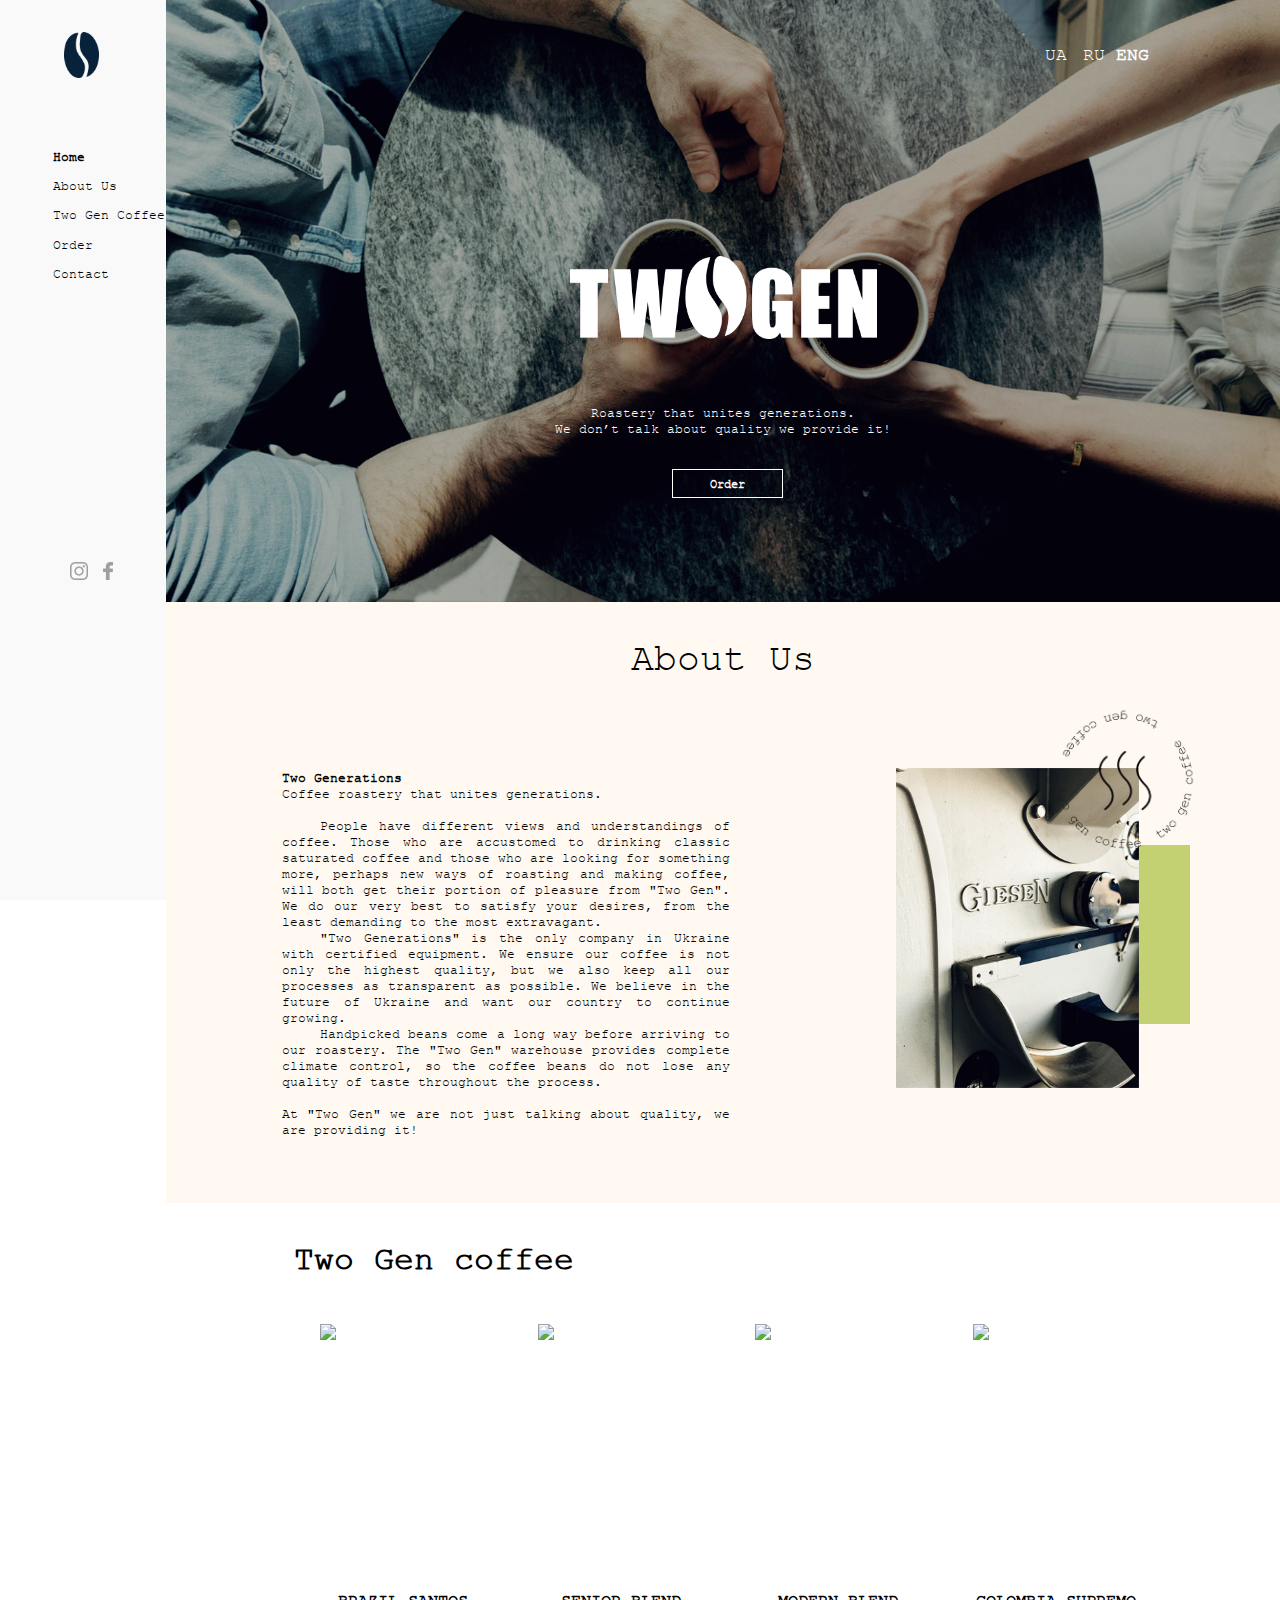
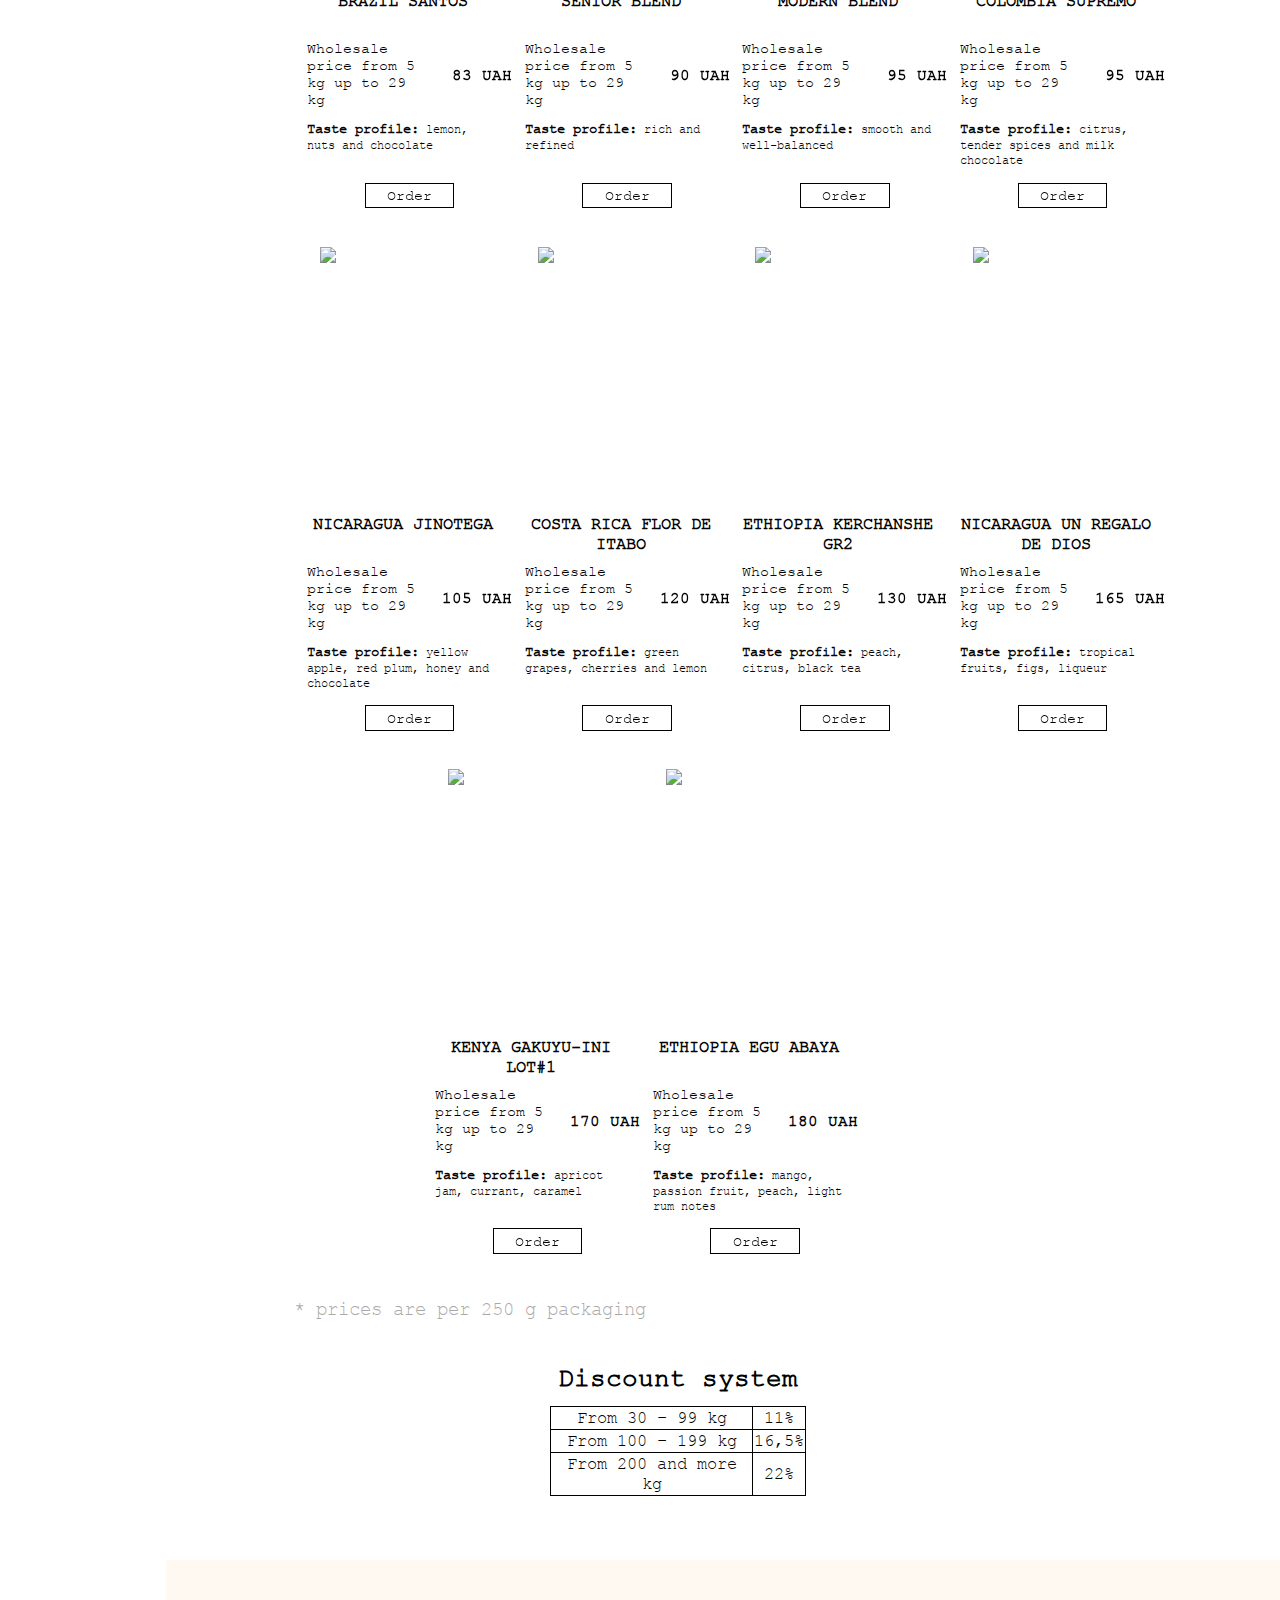
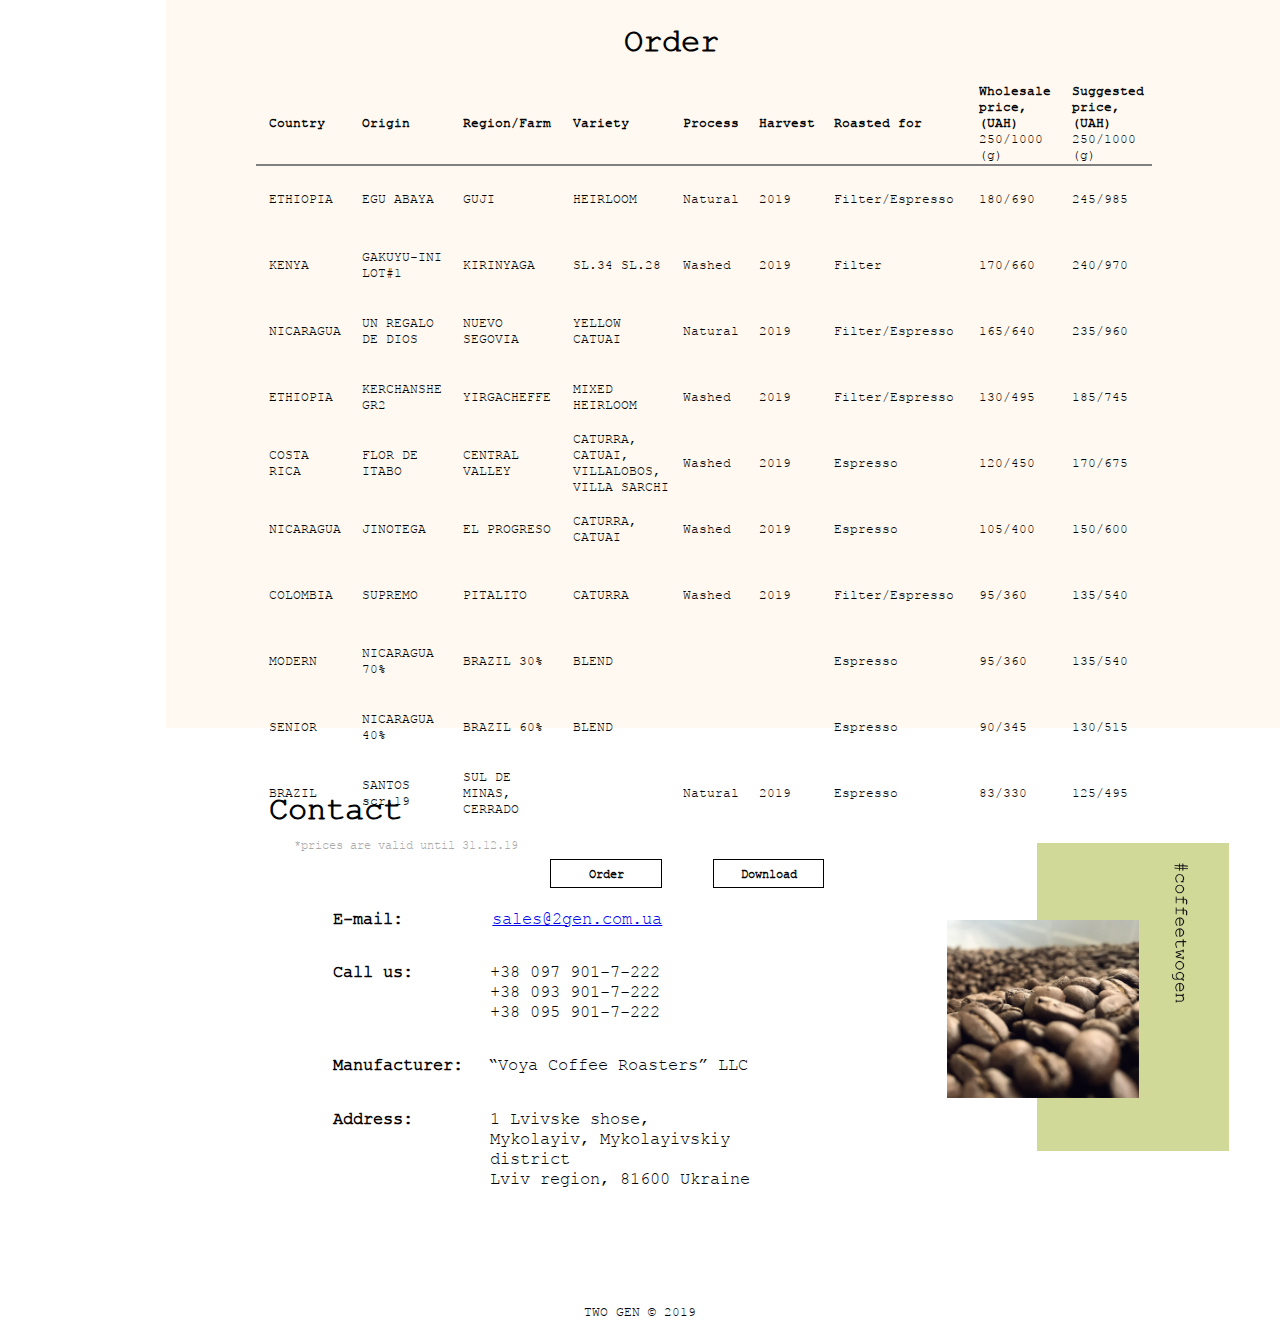
==== commit 11e361bf: "Final" ====
--- a/english.html
+++ b/english.html
@@ -94,7 +94,7 @@
             <div class="coffee_container">
                 <div class="coffee_item item1">
                             <div class="wraper_pack">
-                                <img class="coffee_pack" src="img/Brazil_eng.jpg">
+                                <img class="coffee_pack" src="img/Packs/brazil_eng.jpg">
                             </div>
                             <h1 class="coffee_name">BRAZIL SANTOS</h1>
                             
@@ -110,12 +110,12 @@
                                             <div class="box_price">125 грн.</div>
                                         </div> -->
                                 <p class="coffee_about"><span class="bold">Taste profile:</span> lemon, nuts and chocolate</p>
-                                <a href="https://twogen.bitrix24.ua/pub/form/12/57kd9d/"><button class="btn_order">Order</button></a>
+                                <a href="https://bitrix24public.com/twogen.bitrix24.ua/form/12/57kd9d/"><button class="btn_order">Order</button></a>
                             </div>
                 </div>
                 <div class="coffee_item item2">
                         <div class="wraper_pack">
-                            <img class="coffee_pack" src="img/senior_eng.jpg">
+                            <img class="coffee_pack" src="img/Packs/senior_eng.jpg">
                         </div>
                         <h1 class="coffee_name">SENIOR BLEND</h1>
                         <div class="box">
@@ -129,12 +129,12 @@
                                         <div class="box_price">125 грн.</div>
                                     </div> -->
                             <p class="coffee_about"><span class="bold">Taste profile:</span> rich and refined</p>
-                            <a href="https://twogen.bitrix24.ua/pub/form/6/ldwj6g/"><button class="btn_order">Order</button></a>
+                            <a href="https://bitrix24public.com/twogen.bitrix24.ua/form/12/57kd9d/"><button class="btn_order">Order</button></a>
                         </div>
                 </div>
                 <div class="coffee_item item3">
                     <div class="wraper_pack">
-                        <img class="coffee_pack" src="img/modern_eng.jpg">
+                        <img class="coffee_pack" src="img/Packs/modern_eng.jpg">
                     </div>
                     <h1 class="coffee_name">MODERN BLEND</h1>
                     <div class="box">
@@ -148,12 +148,12 @@
                                     <div class="box_price">125 грн.</div>
                                 </div> -->
                         <p class="coffee_about"><span class="bold">Taste profile:</span> smooth and well-balanced</p>
-                        <a href="https://twogen.bitrix24.ua/pub/form/6/ldwj6g/"><button class="btn_order">Order</button></a>
+                        <a href="https://bitrix24public.com/twogen.bitrix24.ua/form/12/57kd9d/"><button class="btn_order">Order</button></a>
                     </div>
                 </div>
                 <div class="coffee_item item4">
                             <div class="wraper_pack">
-                                <img class="coffee_pack" src="img/Colombia_eng.jpg">
+                                <img class="coffee_pack" src="img/Packs/colombia_eng.jpg">
                             </div>
                             <h1 class="coffee_name">COLOMBIA SUPREMO</h1>
                           
@@ -169,14 +169,14 @@
                                     <div class="box_price">135 грн.</div>
                                 </div> -->
                                 <p class="coffee_about"><span class="bold">Taste profile:</span> citrus, tender spices and milk chocolate</p>
-                                <a href="https://twogen.bitrix24.ua/pub/form/12/57kd9d/"><button class="btn_order">Order</button></a>
+                                <a href="https://bitrix24public.com/twogen.bitrix24.ua/form/12/57kd9d/"><button class="btn_order">Order</button></a>
                             </div>
                 </div>
             </div>
             <div class="coffee_container">
                 <div class="coffee_item item5">
                             <div class="wraper_pack">
-                                <img class="coffee_pack" src="img/Nicaragu_ginoteca_eng.jpg">
+                                <img class="coffee_pack" src="img/Packs/nicaragua_jinoteca_eng.jpg">
                             </div>
                             <h1 class="coffee_name">NICARAGUA JINOTEGA</h1>
                            
@@ -190,12 +190,12 @@
                                         <div class="box_price">150 грн.</div>
                                     </div> -->
                                 <p class="coffee_about"><span class="bold">Taste profile:</span> yellow apple, red plum, honey and chocolate</p>
-                                <a href="https://twogen.bitrix24.ua/pub/form/12/57kd9d/"><button class="btn_order">Order</button></a>
+                                <a href="https://bitrix24public.com/twogen.bitrix24.ua/form/12/57kd9d/"><button class="btn_order">Order</button></a>
                             </div>
                 </div> 
                 <div class="coffee_item item6">
                             <div class="wraper_pack">
-                                <img class="coffee_pack" src="img/Costa_rica_eng.jpg">
+                                <img class="coffee_pack" src="img/Packs/costarica_eng.jpg">
                             </div>
                             <h1 class="coffee_name">COSTA RICA FLOR DE ITABO</h1>
                            
@@ -209,12 +209,12 @@
                                             <div class="box_price">170 грн.</div>
                                         </div> -->
                                 <p class="coffee_about"><span class="bold">Taste profile:</span> green grapes, cherries and lemon</p>
-                                <a href="https://twogen.bitrix24.ua/pub/form/12/57kd9d/"><button class="btn_order">Order</button></a>
+                                <a href="https://bitrix24public.com/twogen.bitrix24.ua/form/12/57kd9d/"><button class="btn_order">Order</button></a>
                             </div>
                 </div>
                 <div class="coffee_item item7">
                         <div class="wraper_pack">
-                            <img class="coffee_pack" src="img/Ethiopia kershanche_eng.jpg">
+                            <img class="coffee_pack" src="img/Packs/ethiopia_kerchanshe_eng.jpg">
                         </div>
                         <h1 class="coffee_name">ETHIOPIA KERCHANSHE GR2</h1>
                         <div class="box">
@@ -227,12 +227,12 @@
                                         <div class="box_price">185 грн.</div>
                                     </div> -->
                             <p class="coffee_about"><span class="bold">Taste profile:</span> peach, citrus, black tea </p>
-                            <a href="https://twogen.bitrix24.ua/pub/form/12/57kd9d/"><button class="btn_order">Order</button></a>
+                            <a href="https://bitrix24public.com/twogen.bitrix24.ua/form/12/57kd9d/"><button class="btn_order">Order</button></a>
                         </div>
                 </div>
                 <div class="coffee_item item8">
                         <div class="wraper_pack">
-                            <img class="coffee_pack" src="img/Nicaragua_unregalo_eng.jpg">
+                            <img class="coffee_pack" src="img/Packs/nicaragua_unregalo_eng.jpg">
                         </div>
                         <h1 class="coffee_name">NICARAGUA UN REGALO DE DIOS</h1>
                       
@@ -246,14 +246,14 @@
                                 <div class="box_price">236 грн.</div>
                             </div> -->
                             <p class="coffee_about"><span class="bold">Taste profile:</span> tropical fruits, figs, liqueur</p>
-                            <a href="https://twogen.bitrix24.ua/pub/form/12/57kd9d/"><button class="btn_order">Order</button></a>
+                            <a href="https://bitrix24public.com/twogen.bitrix24.ua/form/12/57kd9d/"><button class="btn_order">Order</button></a>
                         </div>
                 </div>
             </div>
             <div class="coffee_container row2">
                 <div class="coffee_item item9">
                             <div class="wraper_pack">
-                                <img class="coffee_pack" src="img/kenya_eng.jpg">
+                                <img class="coffee_pack" src="img/Packs/kenya_eng.jpg">
                             </div>
                             <h1 class="coffee_name">KENYA GAKUYU-INI LOT#1</h1>
                           
@@ -267,12 +267,12 @@
                                     <div class="box_price">236 грн.</div>
                                 </div> -->
                                 <p class="coffee_about"><span class="bold">Taste profile:</span> apricot jam, currant, caramel</p>
-                                <a href="https://twogen.bitrix24.ua/pub/form/6/ldwj6g/"><button class="btn_order">Order</button></a>
+                                <a href="https://bitrix24public.com/twogen.bitrix24.ua/form/12/57kd9d/"><button class="btn_order">Order</button></a>
                             </div>
                 </div>
                 <div class="coffee_item item10">
                     <div class="wraper_pack">
-                        <img class="coffee_pack" src="img/Ethiopioa_egu_eng.jpg">
+                        <img class="coffee_pack" src="img/Packs/ethiopia_egu_eng.jpg">
                     </div>
                     <h1 class="coffee_name">ETHIOPIA EGU ABAYA</h1>
                     <div class="box">
@@ -285,7 +285,7 @@
                                 <div class="box_price">245 грн.</div>
                             </div> -->
                         <p class="coffee_about"><span class="bold">Taste profile:</span> mango, passion fruit, peach, light rum notes</p>
-                        <a href="https://twogen.bitrix24.ua/pub/form/12/57kd9d/"><button class="btn_order">Order</button></a>
+                        <a href="https://bitrix24public.com/twogen.bitrix24.ua/form/12/57kd9d/"><button class="btn_order">Order</button></a>
                     </div>
                 </div> 
             </div>
@@ -387,7 +387,7 @@
                         <td>EL PROGRESO</td>
                         <td>CATURRA, CATUAI</td>
                         <td>Washed</td>
-                        <td>2018</td>
+                        <td>2019</td>
                         <td>Espresso</td>
                         <td>105/400</td>
                         <td>150/600</td>
@@ -407,7 +407,7 @@
                             <td>MODERN</td>
                             <td>NICARAGUA 70%</td>
                             <td>BRAZIL 30%</td>
-                            <td>Blend</td>
+                            <td>BLEND</td>
                             <td></td>
                             <td></td>
                             <td>Espresso</td>
@@ -418,7 +418,7 @@
                             <td>SENIOR</td>
                             <td>NICARAGUA 40%</td>
                             <td>BRAZIL 60%</td>
-                            <td>Blend</td>
+                            <td>BLEND</td>
                             <td></td>
                             <td></td>
                             <td>Espresso</td>
@@ -428,19 +428,19 @@
                     <tr class="10">
                         <td>BRAZIL</td>
                         <td>SANTOS scr.19</td>
-                        <td>SUL DE MINAS CERRADO</td>
+                        <td>SUL DE MINAS, CERRADO</td>
                         <td></td>
                         <td>Natural</td>
-                        <td>2018</td>
+                        <td>2019</td>
                         <td>Еspresso</td>
                         <td>83/330</td>
                         <td>125/495</td>
                     </tr>     
                 </table>
-                <p class="price_date">*prices are valid untill 30.09.19</p>
+                <p class="price_date">*prices are valid until 31.12.19</p>
                 <div class="box_buttons">
-                    <a href="https://twogen.bitrix24.ua/pub/form/12/57kd9d/"><button class="opt_order" disabled>Order</button></a>
-                    <a href="prices/Price ENG.jpg"  download="prices"><button class="opt_order"> Download</button></a>
+                    <a href="https://bitrix24public.com/twogen.bitrix24.ua/form/12/57kd9d/"><button class="opt_order">Order</button></a>
+                    <a href="prices/prices_eng.jpg"  download="prices"><button class="opt_order"> Download</button></a>
                 </div>
                 <img class="coffee_beans_opt" src="img/Coffee-Beans-section4.png">
             </div>
@@ -559,7 +559,7 @@
                 <div class="coffee_container">
                     <div class="coffee_item item1">
                         <div class="wraper_pack">
-                            <img class="coffee_pack" src="img/Brazil_eng.jpg">
+                            <img class="coffee_pack" src="img/Packs/brazil_eng.jpg">
                         </div>
                         <h1 class="coffee_name">BRAZIL SANTOS</h1>
                         
@@ -575,12 +575,12 @@
                                         <div class="box_price">125 грн.</div>
                                     </div> -->
                             <p class="coffee_about"><span class="bold">Taste profile:</span> lemon, nuts and chocolate</p>
-                            <a href="https://twogen.bitrix24.ua/pub/form/12/57kd9d/"><button class="btn_order">Order</button></a>
+                            <a href="https://bitrix24public.com/twogen.bitrix24.ua/form/12/57kd9d/"><button class="btn_order">Order</button></a>
                         </div>
                     </div>
                     <div class="coffee_item item2">
                             <div class="wraper_pack">
-                                <img class="coffee_pack" src="img/senior_eng.jpg">
+                                <img class="coffee_pack" src="img/Packs/senior_eng.jpg">
                             </div>
                             <h1 class="coffee_name">SENIOR BLEND</h1>
                             <div class="box">
@@ -594,12 +594,12 @@
                                             <div class="box_price">125 грн.</div>
                                         </div> -->
                                 <p class="coffee_about"><span class="bold">Taste profile:</span> rich and refined</p>
-                                <a href="https://twogen.bitrix24.ua/pub/form/6/ldwj6g/"><button class="btn_order">Order</button></a>
+                                <a href="https://bitrix24public.com/twogen.bitrix24.ua/form/12/57kd9d/"><button class="btn_order">Order</button></a>
                             </div>
                     </div>
                     <div class="coffee_item item3">
                         <div class="wraper_pack">
-                            <img class="coffee_pack" src="img/modern_eng.jpg">
+                            <img class="coffee_pack" src="img/Packs/modern_eng.jpg">
                         </div>
                         <h1 class="coffee_name">MODERN BLEND</h1>
                         <div class="box">
@@ -613,12 +613,12 @@
                                         <div class="box_price">125 грн.</div>
                                     </div> -->
                             <p class="coffee_about"><span class="bold">Taste profile:</span> smooth and well-balanced</p>
-                            <a href="https://twogen.bitrix24.ua/pub/form/6/ldwj6g/"><button class="btn_order">Order</button></a>
+                            <a href="https://bitrix24public.com/twogen.bitrix24.ua/form/12/57kd9d/"><button class="btn_order">Order</button></a>
                         </div>
                     </div>
                     <div class="coffee_item item4">
                                 <div class="wraper_pack">
-                                    <img class="coffee_pack" src="img/Colombia_eng.jpg">
+                                    <img class="coffee_pack" src="img/Packs/colombia_eng.jpg">
                                 </div>
                                 <h1 class="coffee_name">COLOMBIA SUPREMO</h1>
                             
@@ -634,12 +634,12 @@
                                         <div class="box_price">135 грн.</div>
                                     </div> -->
                                     <p class="coffee_about"><span class="bold">Taste profile:</span> citrus, tender spices and milk chocolate</p>
-                                    <a href="https://twogen.bitrix24.ua/pub/form/12/57kd9d/"><button class="btn_order">Order</button></a>
+                                    <a href="https://bitrix24public.com/twogen.bitrix24.ua/form/12/57kd9d/"><button class="btn_order">Order</button></a>
                                 </div>
                     </div>
                     <div class="coffee_item item5">
                         <div class="wraper_pack">
-                            <img class="coffee_pack" src="img/Nicaragu_ginoteca_eng.jpg">
+                            <img class="coffee_pack" src="img/Packs/nicaragua_jinoteca_eng.jpg">
                         </div>
                         <h1 class="coffee_name">NICARAGUA JINOTEGA</h1>
                     
@@ -653,12 +653,12 @@
                                     <div class="box_price">150 грн.</div>
                                 </div> -->
                             <p class="coffee_about"><span class="bold">Taste profile:</span> yellow apple, red plum, honey and chocolate</p>
-                            <a href="https://twogen.bitrix24.ua/pub/form/12/57kd9d/"><button class="btn_order">Order</button></a>
+                            <a href="https://bitrix24public.com/twogen.bitrix24.ua/form/12/57kd9d/"><button class="btn_order">Order</button></a>
                         </div>
                     </div> 
                     <div class="coffee_item item6">
                         <div class="wraper_pack">
-                            <img class="coffee_pack" src="img/Costa_rica_eng.jpg">
+                            <img class="coffee_pack" src="img/Packs/costarica_eng.jpg">
                         </div>
                         <h1 class="coffee_name">COSTA RICA FLOR DE ITABO</h1>
                     
@@ -672,12 +672,12 @@
                                         <div class="box_price">170 грн.</div>
                                     </div> -->
                             <p class="coffee_about"><span class="bold">Taste profile:</span> green grapes, cherries and lemon</p>
-                            <a href="https://twogen.bitrix24.ua/pub/form/12/57kd9d/"><button class="btn_order">Order</button></a>
+                            <a href="https://bitrix24public.com/twogen.bitrix24.ua/form/12/57kd9d/"><button class="btn_order">Order</button></a>
                         </div>
                     </div>
                     <div class="coffee_item item7">
                         <div class="wraper_pack">
-                            <img class="coffee_pack" src="img/Ethiopia kershanche_eng.jpg">
+                            <img class="coffee_pack" src="img/Packs/ethiopia_kerchanshe_eng.jpg">
                         </div>
                         <h1 class="coffee_name">ETHIOPIA KERCHANSHE GR2</h1>
                         <div class="box">
@@ -690,12 +690,12 @@
                                         <div class="box_price">185 грн.</div>
                                     </div> -->
                             <p class="coffee_about"><span class="bold">Taste profile:</span> peach, citrus, black tea </p>
-                            <a href="https://twogen.bitrix24.ua/pub/form/12/57kd9d/"><button class="btn_order">Order</button></a>
+                            <a href="https://bitrix24public.com/twogen.bitrix24.ua/form/12/57kd9d/"><button class="btn_order">Order</button></a>
                         </div>
                     </div>
                     <div class="coffee_item item8">
                             <div class="wraper_pack">
-                                <img class="coffee_pack" src="img/Nicaragua_unregalo_eng.jpg">
+                                <img class="coffee_pack" src="img/Packs/nicaragua_unregalo_eng.jpg">
                             </div>
                             <h1 class="coffee_name">NICARAGUA UN REGALO DE DIOS</h1>
                         
@@ -709,12 +709,12 @@
                                     <div class="box_price">236 грн.</div>
                                 </div> -->
                                 <p class="coffee_about"><span class="bold">Taste profile:</span> tropical fruits, figs, liqueur</p>
-                                <a href="https://twogen.bitrix24.ua/pub/form/12/57kd9d/"><button class="btn_order">Order</button></a>
+                                <a href="https://bitrix24public.com/twogen.bitrix24.ua/form/12/57kd9d/"><button class="btn_order">Order</button></a>
                             </div>
                     </div>
                     <div class="coffee_item item9">
                             <div class="wraper_pack">
-                                <img class="coffee_pack" src="img/kenya_eng.jpg">
+                                <img class="coffee_pack" src="img/Packs/kenya_eng.jpg">
                             </div>
                             <h1 class="coffee_name">KENYA GAKUYU-INI LOT#1</h1>
                           
@@ -728,12 +728,12 @@
                                     <div class="box_price">236 грн.</div>
                                 </div> -->
                                 <p class="coffee_about"><span class="bold">Taste profile:</span> apricot jam, currant, caramel</p>
-                                <a href="https://twogen.bitrix24.ua/pub/form/6/ldwj6g/"><button class="btn_order">Заказать</button></a>
+                                <a href="https://bitrix24public.com/twogen.bitrix24.ua/form/12/57kd9d/"><button class="btn_order">Заказать</button></a>
                             </div>
                 </div>
                     <div class="coffee_item item10">
                     <div class="wraper_pack">
-                        <img class="coffee_pack" src="img/Ethiopioa_egu_eng.jpg">
+                        <img class="coffee_pack" src="img/Packs/ethiopia_egu_eng.jpg">
                     </div>
                     <h1 class="coffee_name">ETHIOPIA EGU ABAYA</h1>
                 
@@ -747,7 +747,7 @@
                                 <div class="box_price">245 грн.</div>
                             </div> -->
                         <p class="coffee_about"><span class="bold">Taste profile:</span> mango, passion fruit, peach, light rum notes</p>
-                        <a href="https://twogen.bitrix24.ua/pub/form/12/57kd9d/"><button class="btn_order">Order</button></a>
+                        <a href="https://bitrix24public.com/twogen.bitrix24.ua/form/12/57kd9d/"><button class="btn_order">Order</button></a>
                     </div>
                     </div> 
                     <p class="value_pack">* prices are per 250 g packaging</p>
@@ -849,7 +849,7 @@
                                         <td>EL PROGRESO</td>
                                         <td>CATURRA, CATUAI</td>
                                         <td>Washed</td>
-                                        <td>2018</td>
+                                        <td>2019</td>
                                         <td>Espresso</td>
                                         <td>105/400</td>
                                         <td>150/600</td>
@@ -869,7 +869,7 @@
                                             <td>MODERN</td>
                                             <td>NICARAGUA 70%</td>
                                             <td>BRAZIL 30%</td>
-                                            <td>Blend</td>
+                                            <td>BLEND</td>
                                             <td></td>
                                             <td></td>
                                             <td>Espresso</td>
@@ -880,7 +880,7 @@
                                             <td>SENIOR</td>
                                             <td>NICARAGUA 40%</td>
                                             <td>BRAZIL 60%</td>
-                                            <td>Blend</td>
+                                            <td>BLEND</td>
                                             <td></td>
                                             <td></td>
                                             <td>Espresso</td>
@@ -890,7 +890,7 @@
                                     <tr class="10">
                                         <td>BRAZIL</td>
                                         <td>SANTOS scr.19</td>
-                                        <td>SUL DE MINAS CERRADO</td>
+                                        <td>SUL DE MINAS, CERRADO</td>
                                         <td></td>
                                         <td>Natural</td>
                                         <td>2018</td>
@@ -900,9 +900,9 @@
                                     </tr>     
                         </table>
                     </div>
-                    <p class="price_date">*prices are valid untill 30.09.19</p>
-                    <a href="https://twogen.bitrix24.ua/pub/form/12/57kd9d/"><button class="opt_order" disabled>Order</button></a>
-                    <a href="priceS/Price ENG.jpg" download="prices"><button class="opt_order">Download</button></a>
+                    <p class="price_date">*prices are valid until 31.12.19</p>
+                    <a href="https://bitrix24public.com/twogen.bitrix24.ua/form/12/57kd9d/"><button class="opt_order">Order</button></a>
+                    <a href="prices/prices_eng.jpg" download="prices"><button class="opt_order">Download</button></a>
                     <img class="coffee_beans_opt" src="img/Coffee-Beans-section4.png">
                 </div>  
     </section>
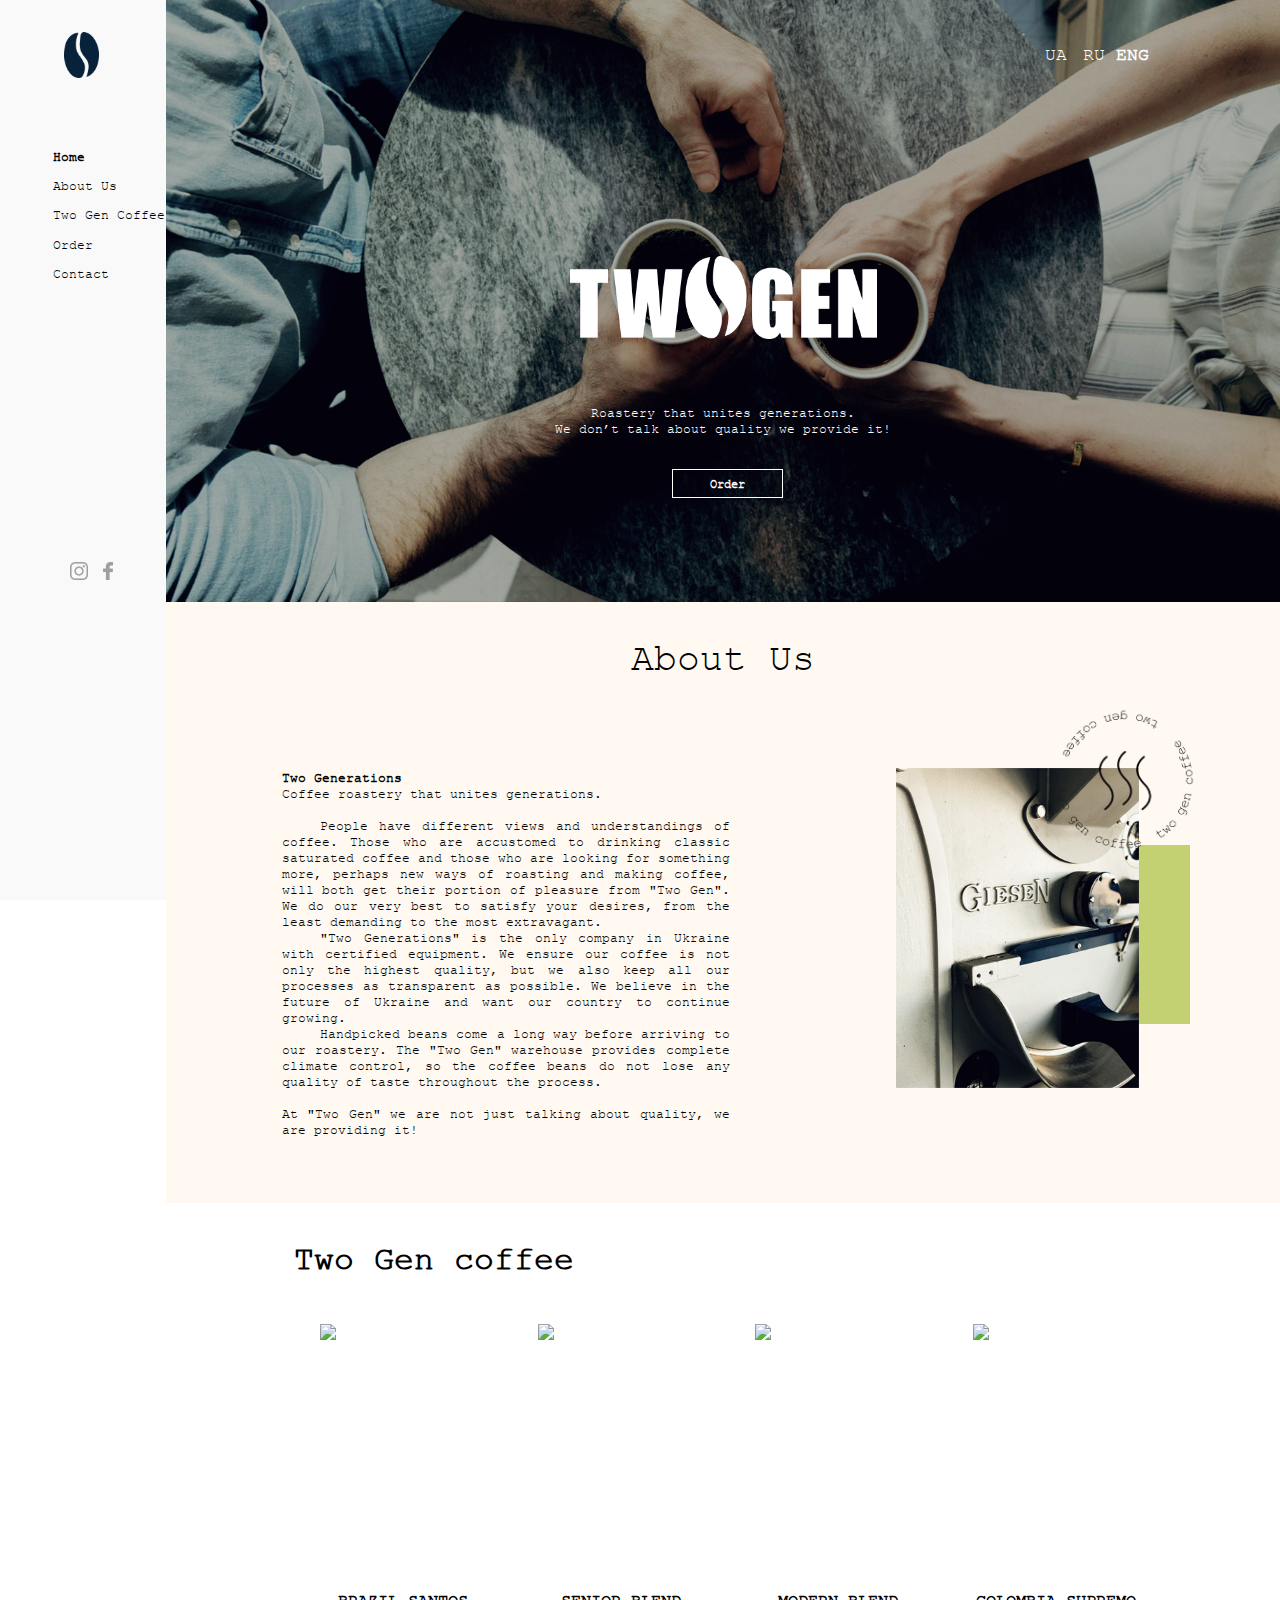
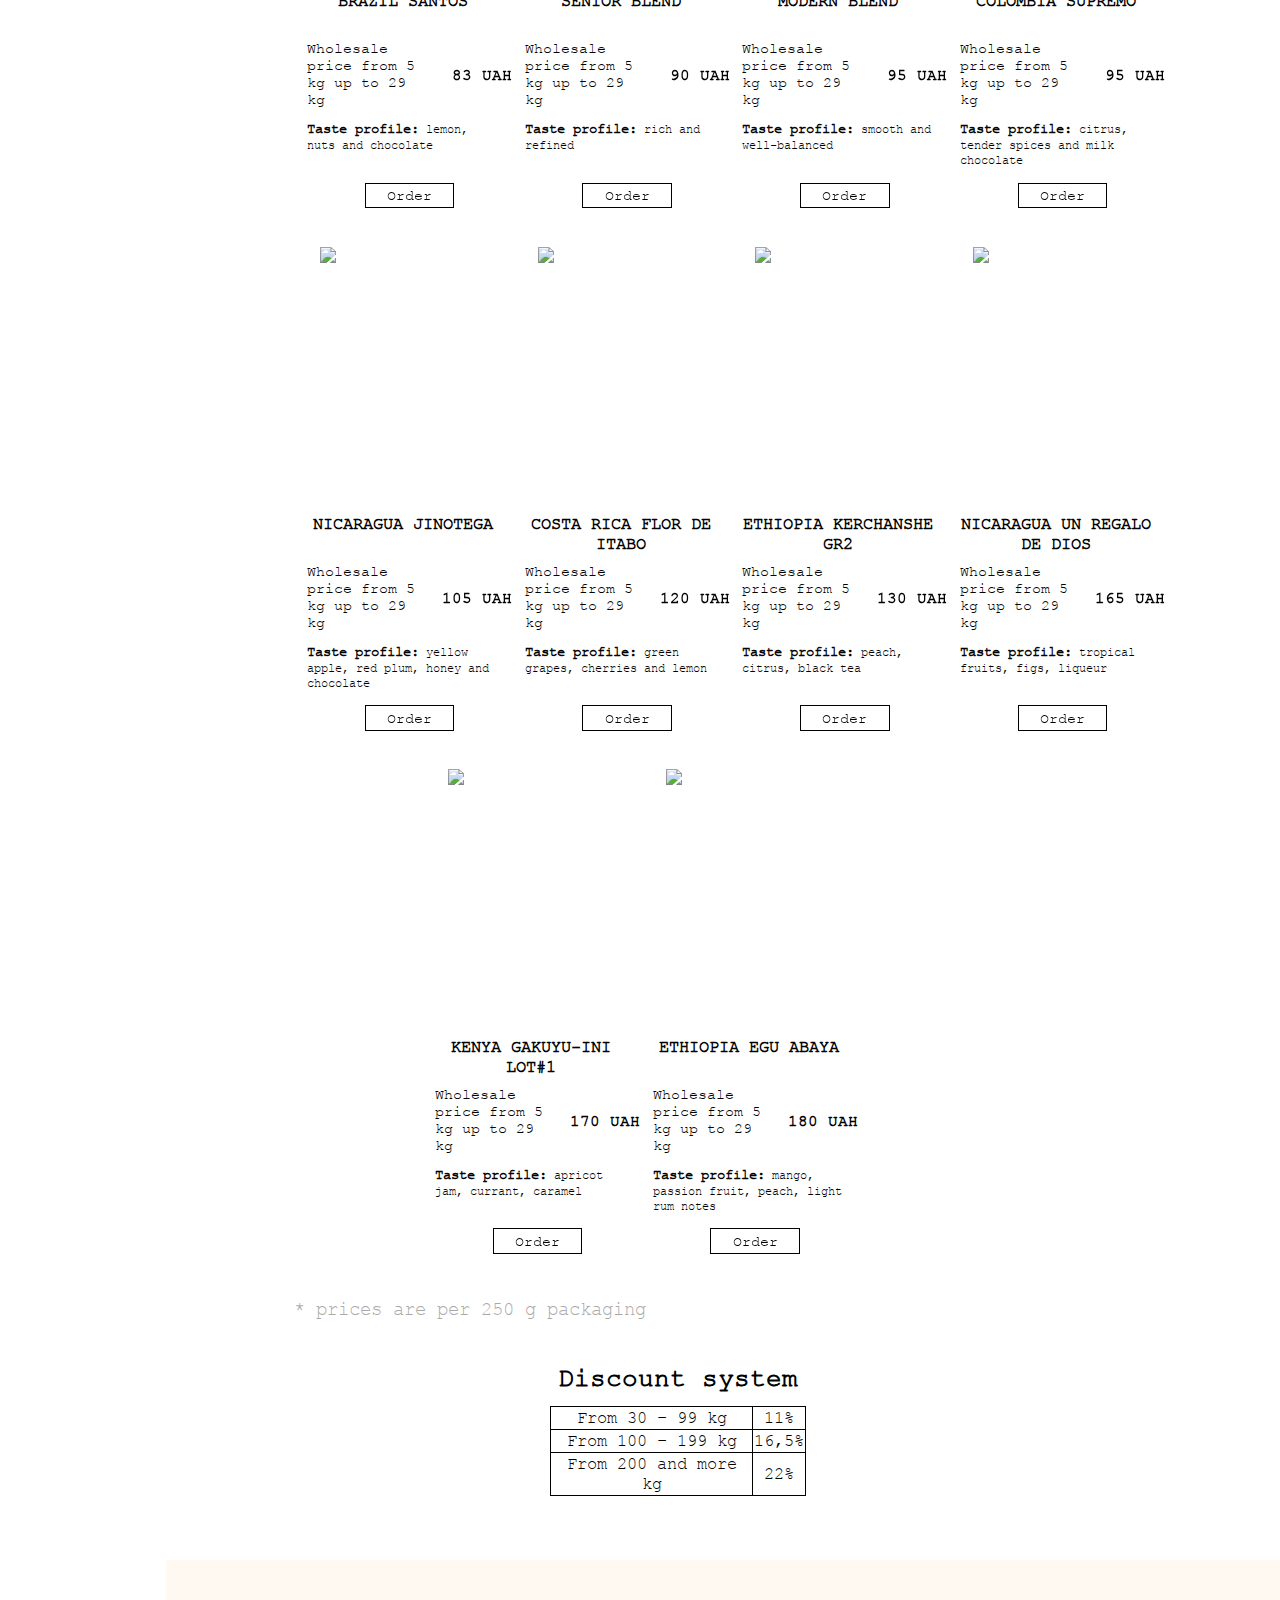
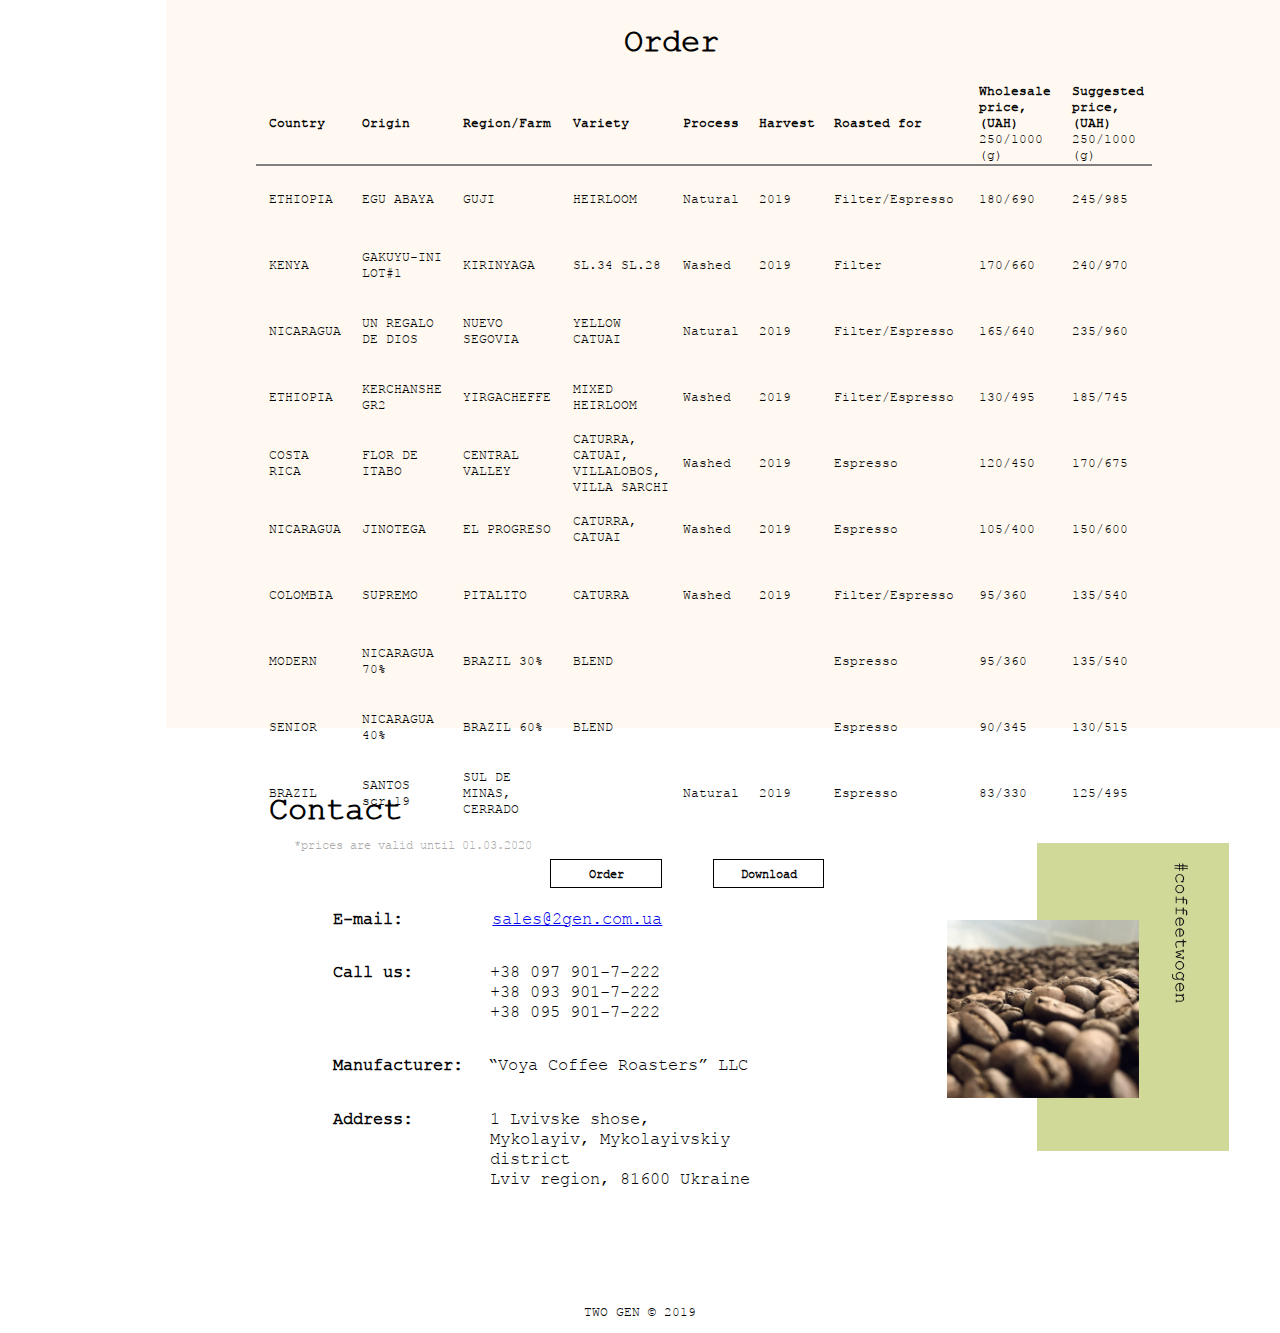
==== commit 334ac45d: "Doing new prices" ====
--- a/english.html
+++ b/english.html
@@ -437,7 +437,7 @@
                         <td>125/495</td>
                     </tr>     
                 </table>
-                <p class="price_date">*prices are valid until 31.12.19</p>
+                <p class="price_date">*prices are valid until 01.03.2020</p>
                 <div class="box_buttons">
                     <a href="https://bitrix24public.com/twogen.bitrix24.ua/form/12/57kd9d/"><button class="opt_order">Order</button></a>
                     <a href="prices/prices_eng.jpg"  download="prices"><button class="opt_order"> Download</button></a>
@@ -900,7 +900,7 @@
                                     </tr>     
                         </table>
                     </div>
-                    <p class="price_date">*prices are valid until 31.12.19</p>
+                    <p class="price_date">*prices are valid until 01.03.2020</p>
                     <a href="https://bitrix24public.com/twogen.bitrix24.ua/form/12/57kd9d/"><button class="opt_order">Order</button></a>
                     <a href="prices/prices_eng.jpg" download="prices"><button class="opt_order">Download</button></a>
                     <img class="coffee_beans_opt" src="img/Coffee-Beans-section4.png">
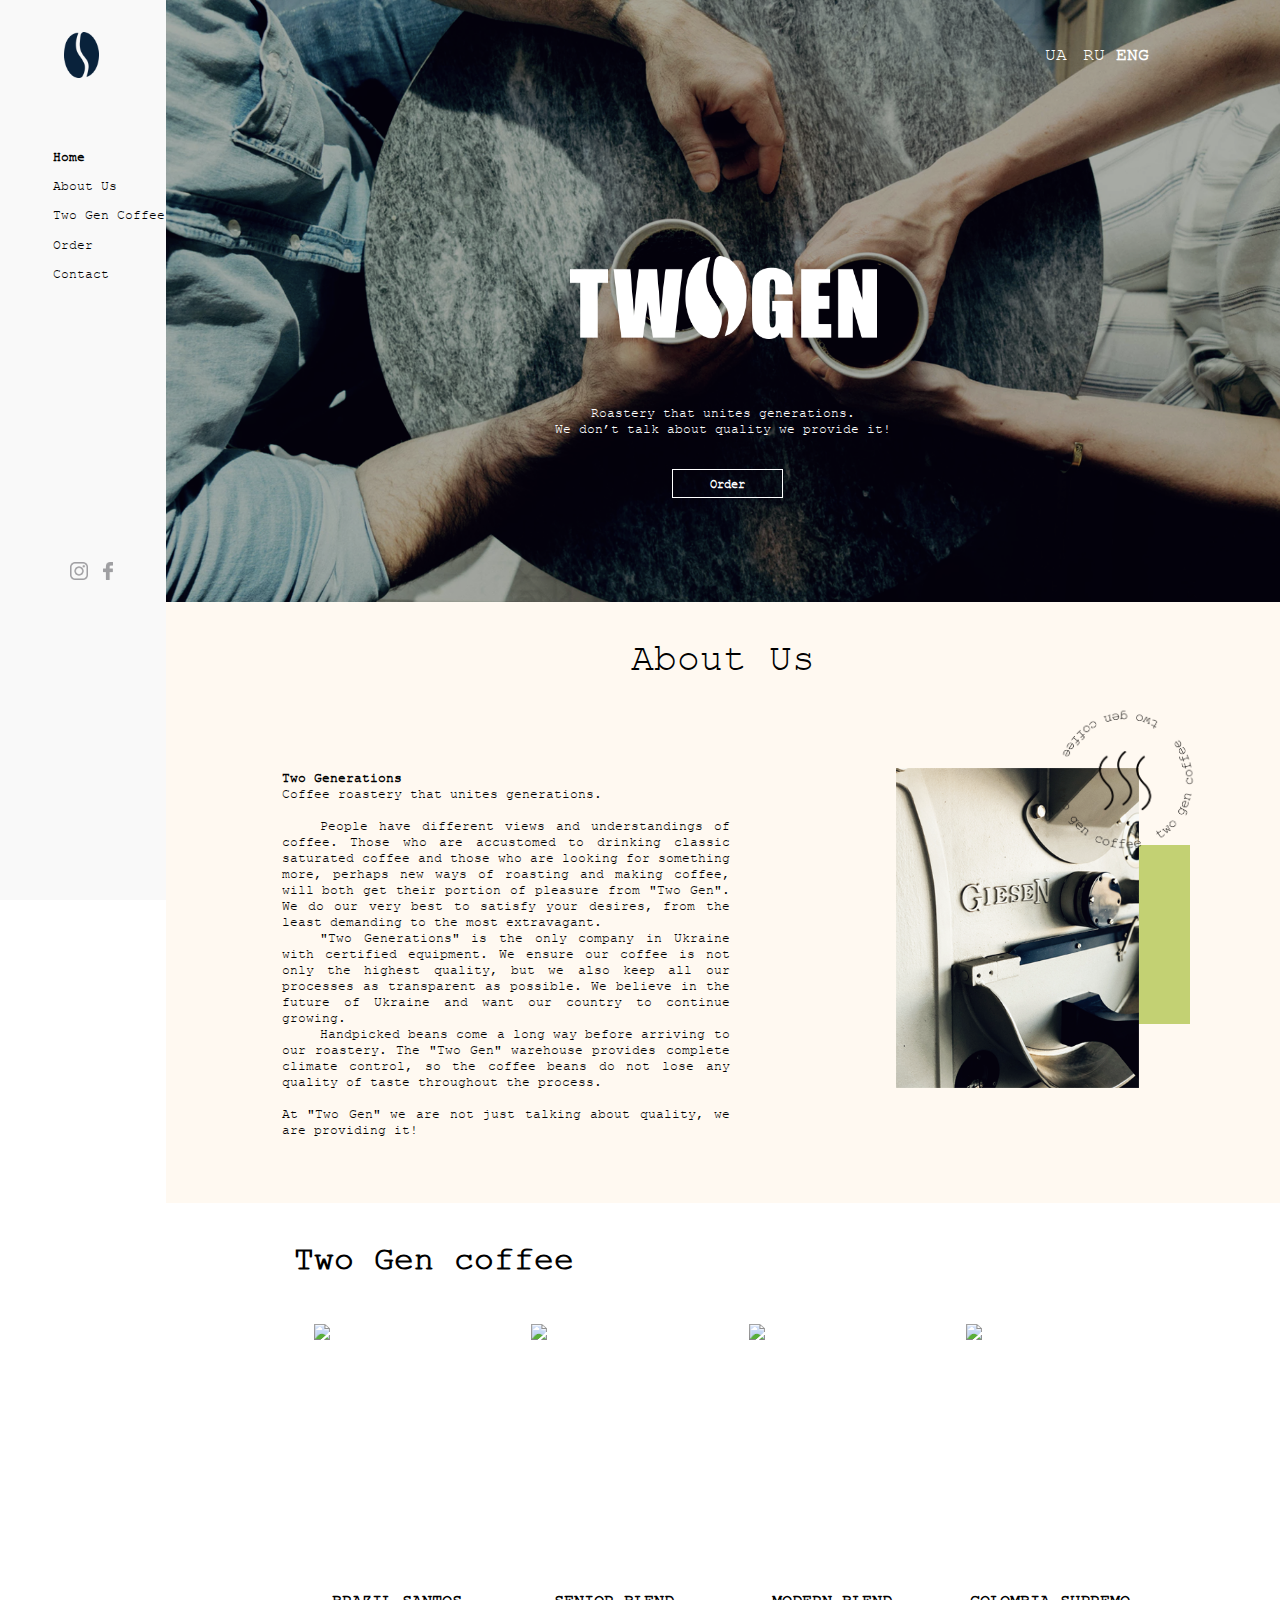
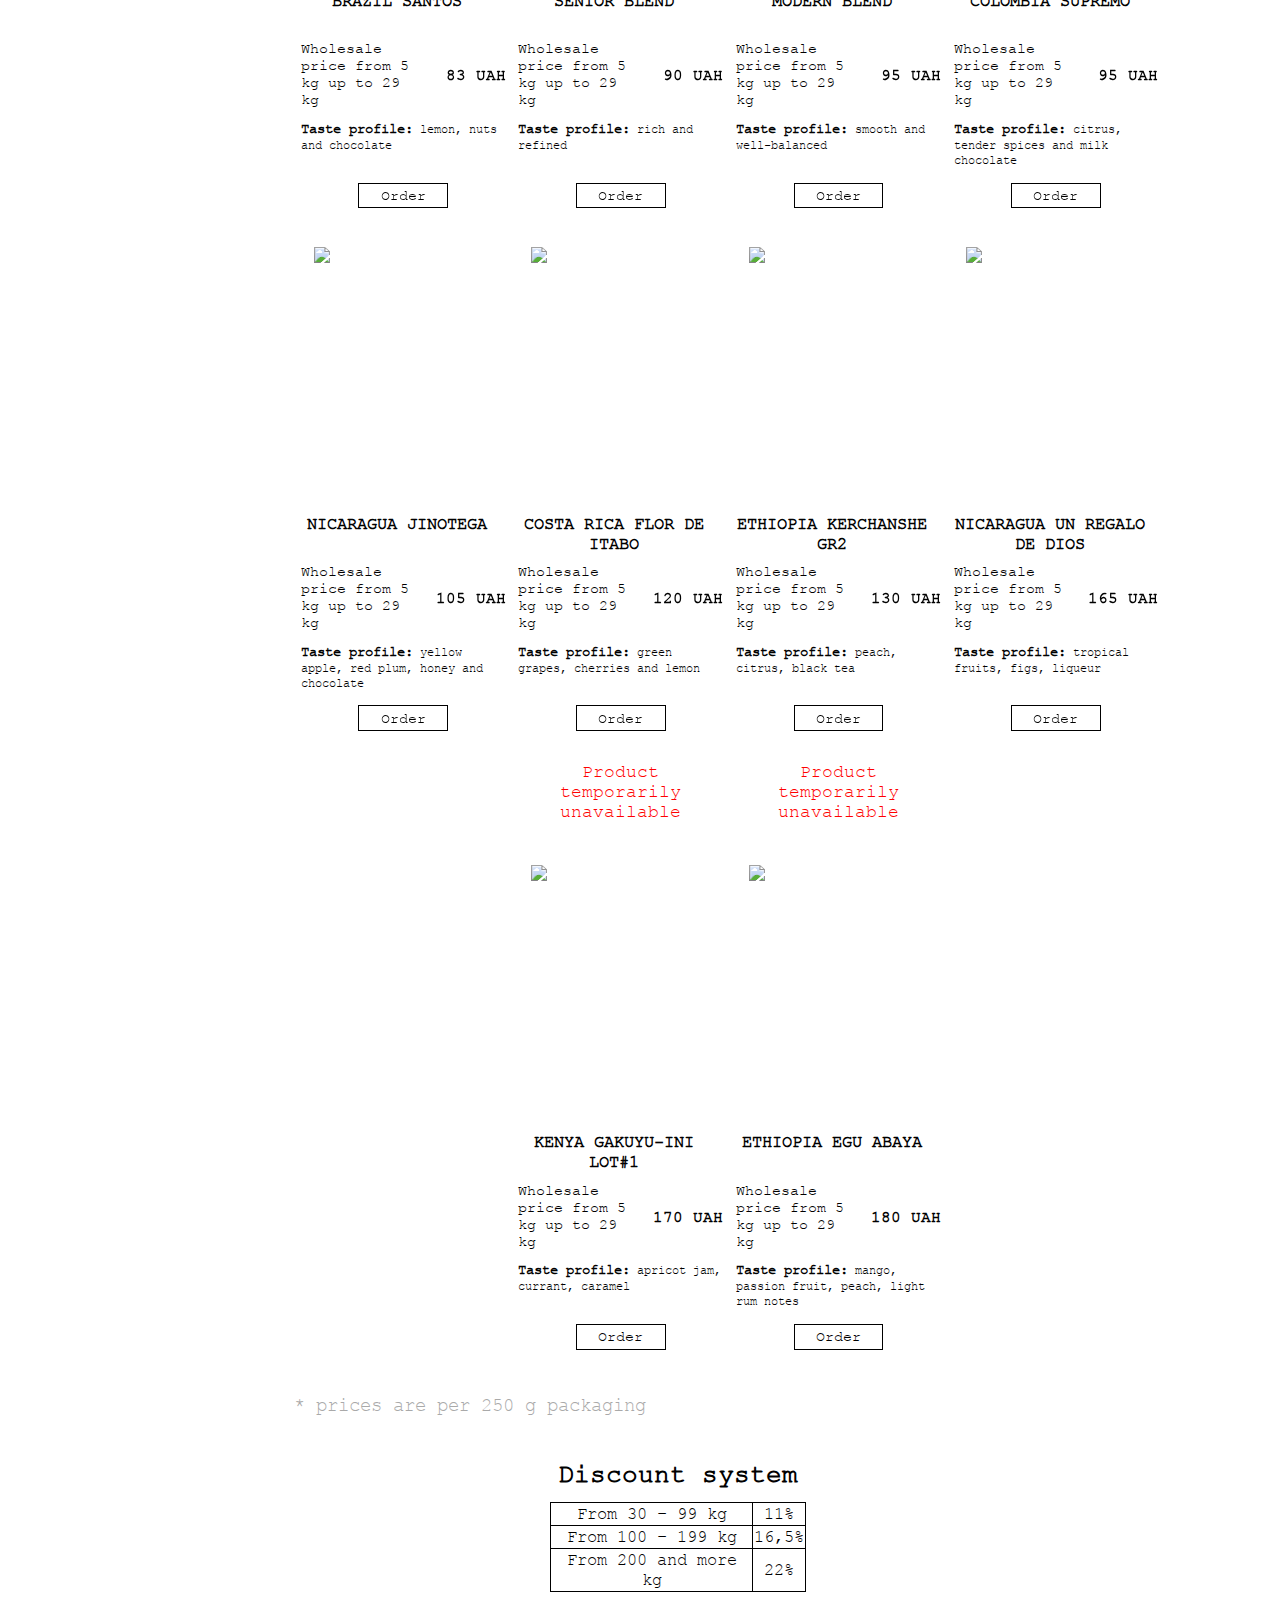
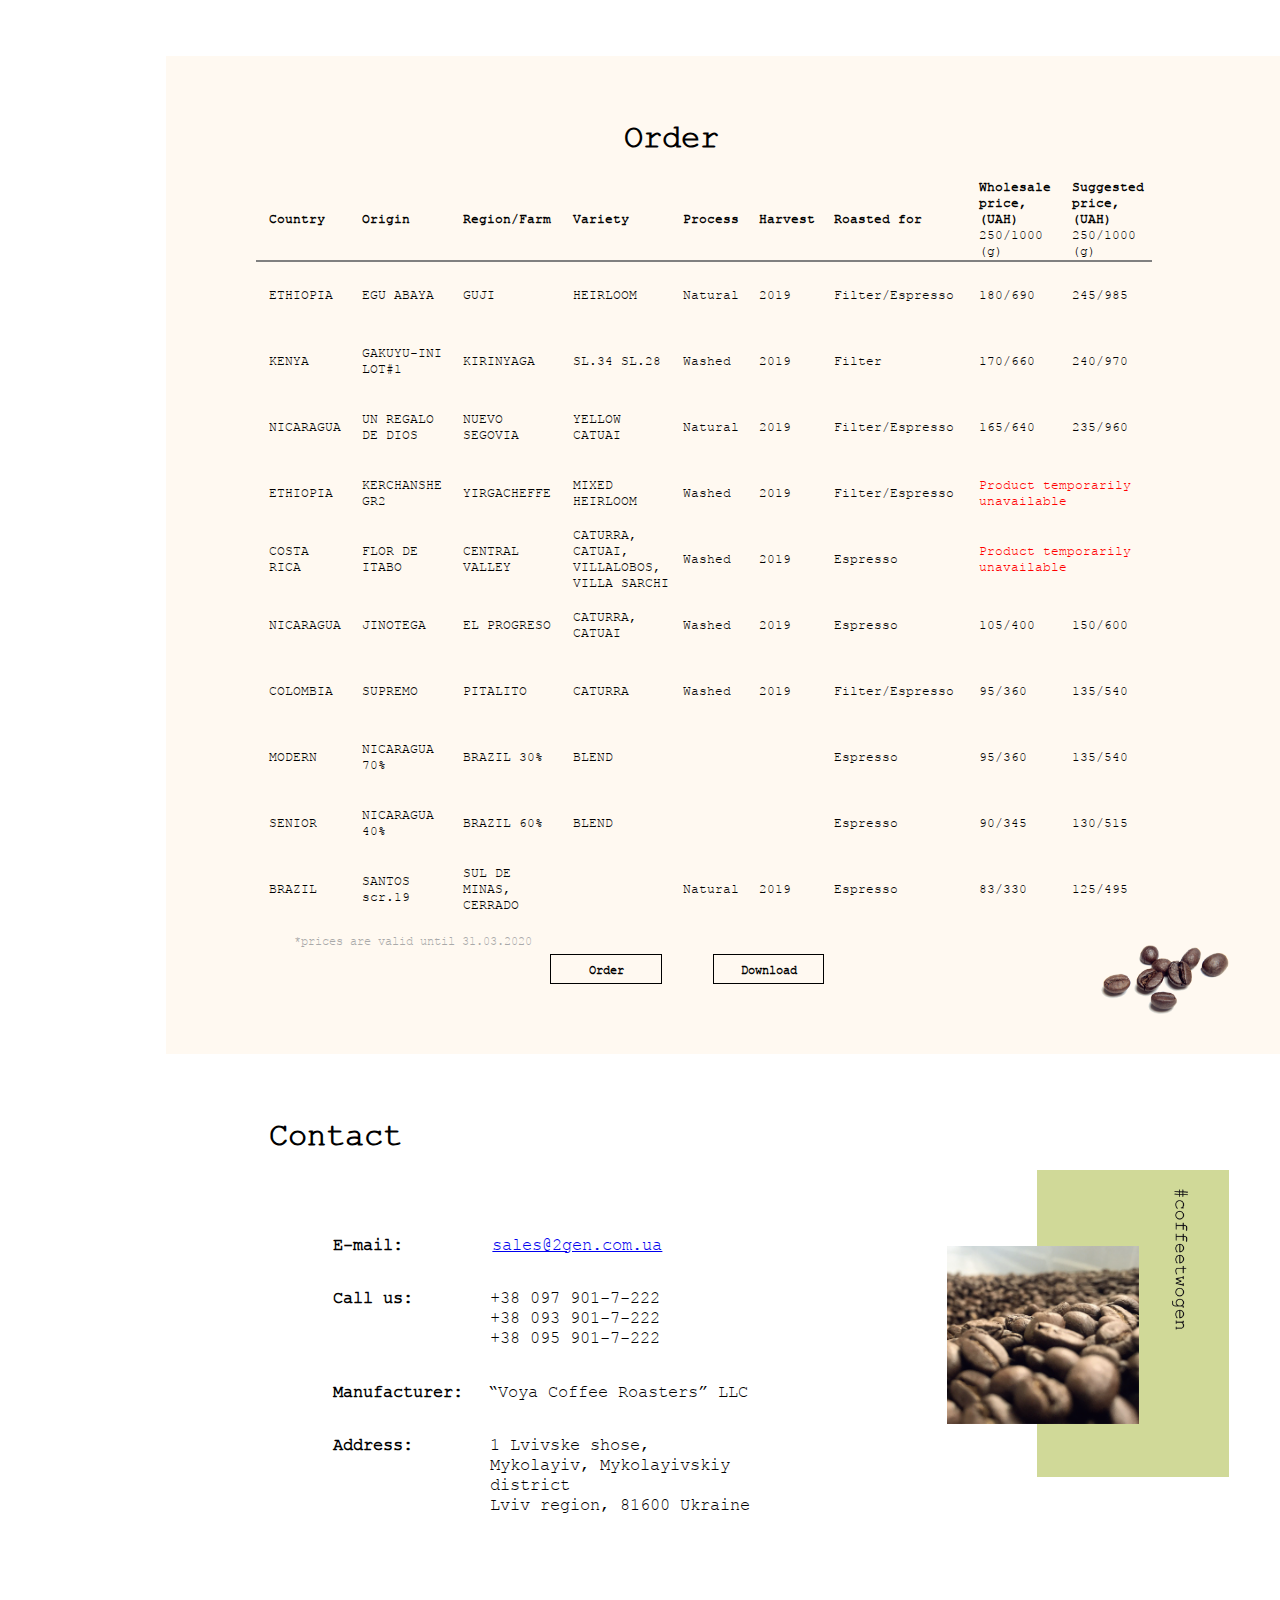
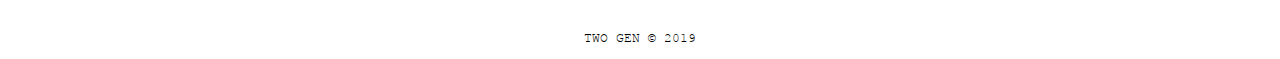
==== commit d2756f03: "New modifications" ====
--- a/english.html
+++ b/english.html
@@ -209,7 +209,8 @@
                                             <div class="box_price">170 грн.</div>
                                         </div> -->
                                 <p class="coffee_about"><span class="bold">Taste profile:</span> green grapes, cherries and lemon</p>
-                                <a href="https://bitrix24public.com/twogen.bitrix24.ua/form/12/57kd9d/"><button class="btn_order">Order</button></a>
+                                <a href="https://bitrix24public.com/twogen.bitrix24.ua/form/12/57kd9d/"><button class="btn_order" disabled>Order</button></a>
+                                <p class="not_available">Product temporarily unavailable</p>
                             </div>
                 </div>
                 <div class="coffee_item item7">
@@ -227,7 +228,8 @@
                                         <div class="box_price">185 грн.</div>
                                     </div> -->
                             <p class="coffee_about"><span class="bold">Taste profile:</span> peach, citrus, black tea </p>
-                            <a href="https://bitrix24public.com/twogen.bitrix24.ua/form/12/57kd9d/"><button class="btn_order">Order</button></a>
+                            <a href="https://bitrix24public.com/twogen.bitrix24.ua/form/12/57kd9d/"><button class="btn_order" disabled>Order</button></a>
+                            <p class="not_available">Product temporarily unavailable</p>
                         </div>
                 </div>
                 <div class="coffee_item item8">
@@ -367,8 +369,9 @@
                                 <td>Washed</td>
                                 <td>2019</td>
                                 <td>Filter/Espresso</td>
-                                <td>130/495</td>
-                                <td>185/745</td>
+                                <!-- <td>130/495</td>
+                                <td>185/745</td> -->
+                                <td style="color: red;" colspan="2">Product temporarily unavailable</td>
                             </tr>
                     <tr class="5">
                         <td>COSTA RICA</td>
@@ -378,8 +381,9 @@
                         <td>Washed </td>
                         <td>2019</td>
                         <td>Espresso</td>
-                        <td>120/450</td>
-                        <td>170/675</td>
+                        <!-- <td>120/450</td>
+                        <td>170/675</td> -->
+                        <td style="color: red;" colspan="2">Product temporarily unavailable</td>
                     </tr>
                     <tr class="6">
                         <td>NICARAGUA</td>
@@ -437,10 +441,10 @@
                         <td>125/495</td>
                     </tr>     
                 </table>
-                <p class="price_date">*prices are valid until 01.03.2020</p>
+                <p class="price_date">*prices are valid until 31.03.2020</p>
                 <div class="box_buttons">
                     <a href="https://bitrix24public.com/twogen.bitrix24.ua/form/12/57kd9d/"><button class="opt_order">Order</button></a>
-                    <a href="prices/prices_eng.jpg"  download="prices"><button class="opt_order"> Download</button></a>
+                    <a href="prices/prices_eng.pdf"  download="prices"><button class="opt_order"> Download</button></a>
                 </div>
                 <img class="coffee_beans_opt" src="img/Coffee-Beans-section4.png">
             </div>
@@ -672,7 +676,8 @@
                                         <div class="box_price">170 грн.</div>
                                     </div> -->
                             <p class="coffee_about"><span class="bold">Taste profile:</span> green grapes, cherries and lemon</p>
-                            <a href="https://bitrix24public.com/twogen.bitrix24.ua/form/12/57kd9d/"><button class="btn_order">Order</button></a>
+                            <a href="https://bitrix24public.com/twogen.bitrix24.ua/form/12/57kd9d/"><button class="btn_order" disabled>Order</button></a>
+                            <p class="not_available">Product temporarily unavailable</p>
                         </div>
                     </div>
                     <div class="coffee_item item7">
@@ -690,7 +695,8 @@
                                         <div class="box_price">185 грн.</div>
                                     </div> -->
                             <p class="coffee_about"><span class="bold">Taste profile:</span> peach, citrus, black tea </p>
-                            <a href="https://bitrix24public.com/twogen.bitrix24.ua/form/12/57kd9d/"><button class="btn_order">Order</button></a>
+                            <a href="https://bitrix24public.com/twogen.bitrix24.ua/form/12/57kd9d/"><button class="btn_order" disabled>Order</button></a>
+                            <p class="not_available">Product temporarily unavailable</p>
                         </div>
                     </div>
                     <div class="coffee_item item8">
@@ -829,8 +835,9 @@
                                                 <td>Washed</td>
                                                 <td>2019</td>
                                                 <td>Filter/Espresso</td>
-                                                <td>130/495</td>
-                                                <td>185/745</td>
+                                                <!-- <td>130/495</td>
+                                                <td>185/745</td> -->
+                                                <td style="color: red;" colspan="2">Product temporarily unavailable</td>
                                             </tr>
                                     <tr class="5">
                                         <td>COSTA RICA</td>
@@ -840,8 +847,9 @@
                                         <td>Washed </td>
                                         <td>2019</td>
                                         <td>Espresso</td>
-                                        <td>120/450</td>
-                                        <td>170/675</td>
+                                        <!-- <td>120/450</td>
+                                        <td>170/675</td> -->
+                                        <td style="color: red;" colspan="2">Product temporarily unavailable</td>
                                     </tr>
                                     <tr class="6">
                                         <td>NICARAGUA</td>
@@ -900,9 +908,9 @@
                                     </tr>     
                         </table>
                     </div>
-                    <p class="price_date">*prices are valid until 01.03.2020</p>
+                    <p class="price_date">*prices are valid until 31.03.2020</p>
                     <a href="https://bitrix24public.com/twogen.bitrix24.ua/form/12/57kd9d/"><button class="opt_order">Order</button></a>
-                    <a href="prices/prices_eng.jpg" download="prices"><button class="opt_order">Download</button></a>
+                    <a href="prices/prices_eng.pdf" download="prices"><button class="opt_order">Download</button></a>
                     <img class="coffee_beans_opt" src="img/Coffee-Beans-section4.png">
                 </div>  
     </section>
--- a/css/style.css
+++ b/css/style.css
@@ -11,6 +11,13 @@
     .desktop {
         display: flex;
         flex-direction: row;
+    }
+
+    .not_available {
+        color: red;
+        font-family: "Courier prime";
+        font-size: 1.4vw; 
+        text-align: center;
     }
 
     aside {
@@ -241,12 +248,13 @@
     .coffee_container {
         display: flex;
         flex-direction: row;
-        width: 60vw;
-        margin-left: 10vw;
+        justify-content: center;
+        width: 87vw
+        /* margin-left: 10vw; */
     }
 
     .row2 {
-        margin-left: 20vw;
+        margin-left: 0vw;
     }
 
     .coffee_item {
@@ -291,7 +299,7 @@
         font-family: "Courier prime";
         font-size: 0.9vw;
         text-align: left;
-        width: 15vw;
+        width: 16vw;
         height: 5vw;
     }
 
@@ -360,7 +368,7 @@
         font-weight: 800;
         text-align: center;
         color: black;
-        margin-left: 0vw;
+        margin-left: -7vw;
     }
 
     .discount_table {
@@ -396,7 +404,7 @@
         display: flex;
         flex-direction: column;
         width: 87vw;
-        height: 60vw;
+        height: 78vw;
         background-color: #fff9f1;
     }
 
@@ -655,6 +663,13 @@
 }
 
 @media screen and (max-width: 768px) {
+    .not_available {
+        color: red;
+        font-family: "Courier prime";
+        font-size: 5.4vw; 
+        text-align: center;
+    }
+
     .desktop {
         display: none;
     }
@@ -1000,7 +1015,7 @@
     }
 
     .opt_order {
-        width: 25vw;
+        width: 28vw;
         height: 8.3vw;
         margin-left: 37.5vw;
         margin-top: 9.5vw;
@@ -1072,7 +1087,7 @@
         justify-content: center;
         align-items: center;
         position: relative;
-        top: -5vw;
+        top: -1vw;
     }
 
     /* Table */
@@ -1133,5 +1148,21 @@
     }
 }
 
-
-
+@media screen and (max-width: 425px) {
+    .lang {
+        color: black;
+        text-decoration: none;
+        font-family: "Courier prime";
+        font-size: 2.5vw;
+        font-weight: 800;
+        display: flex;
+        align-self: center;
+        justify-content: center;
+        align-items: center;
+        position: relative;
+        top: -5vw;
+    }
+}
+
+
+
